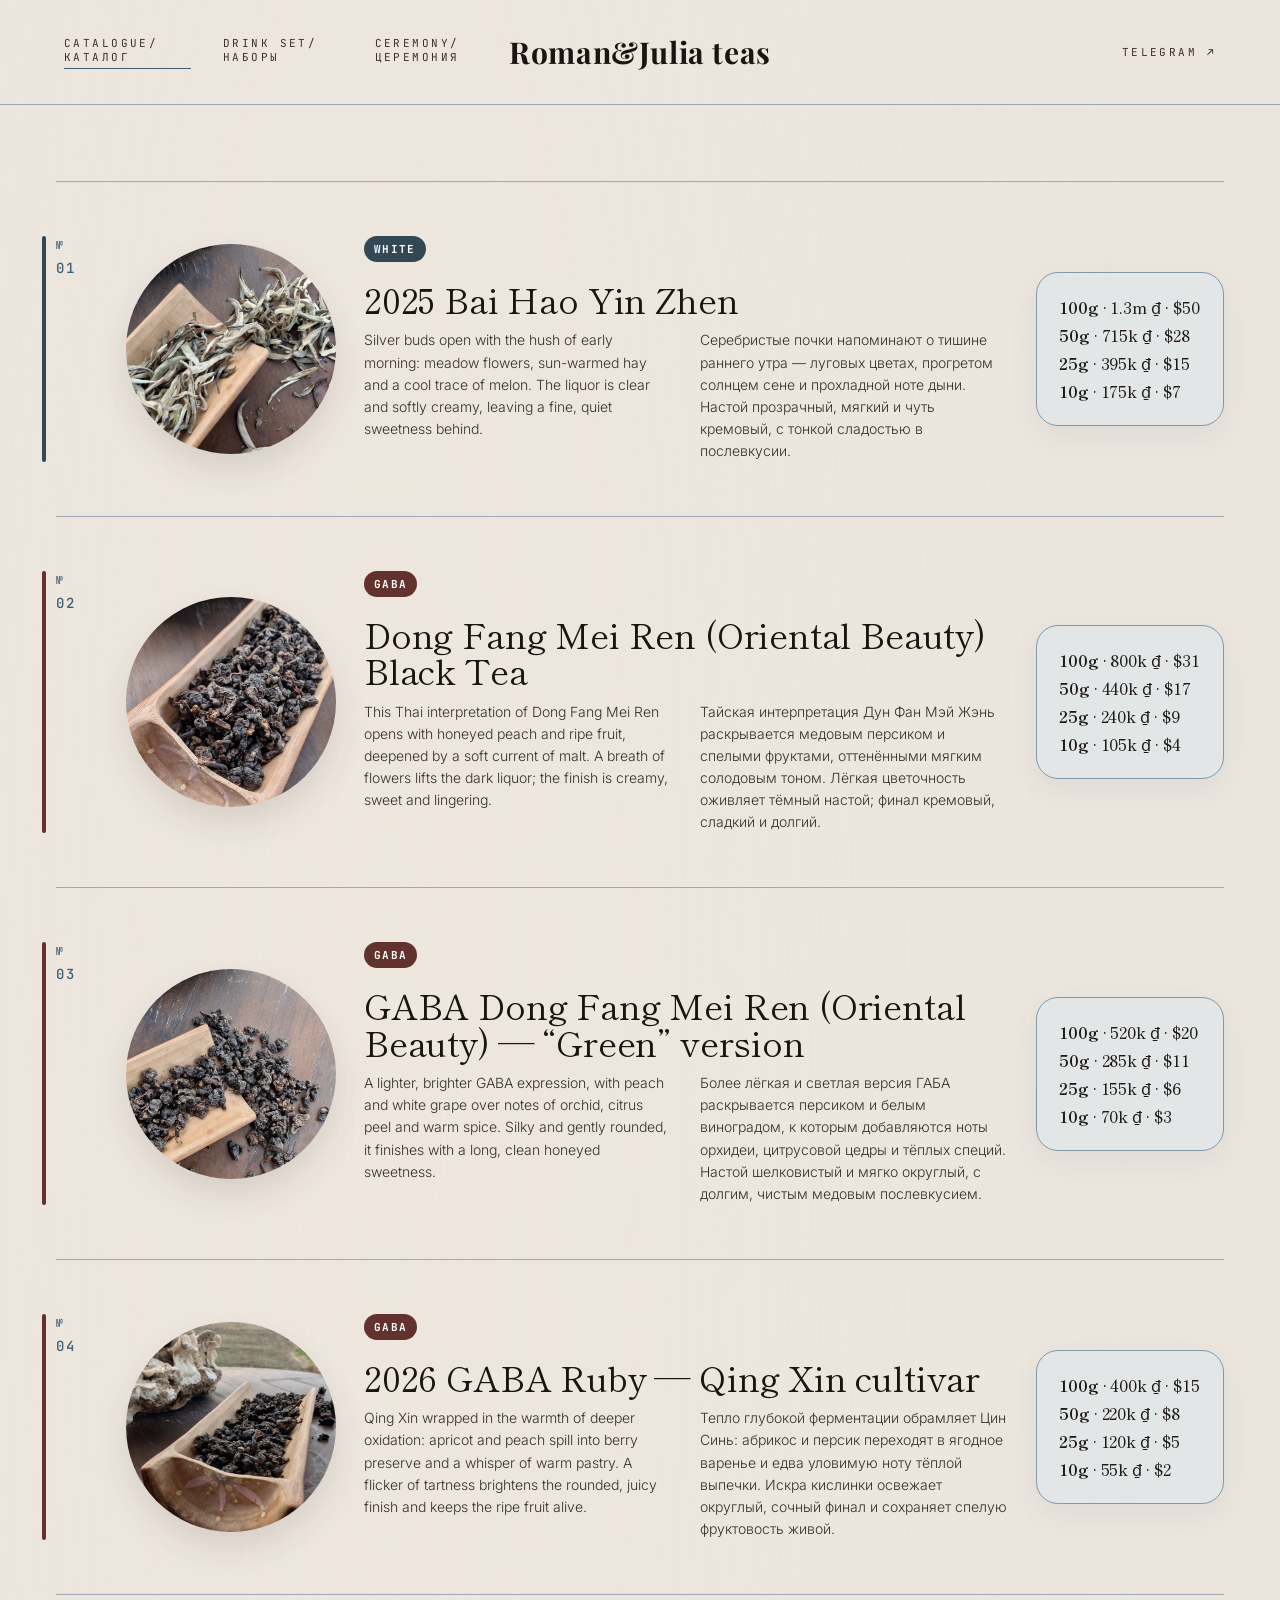
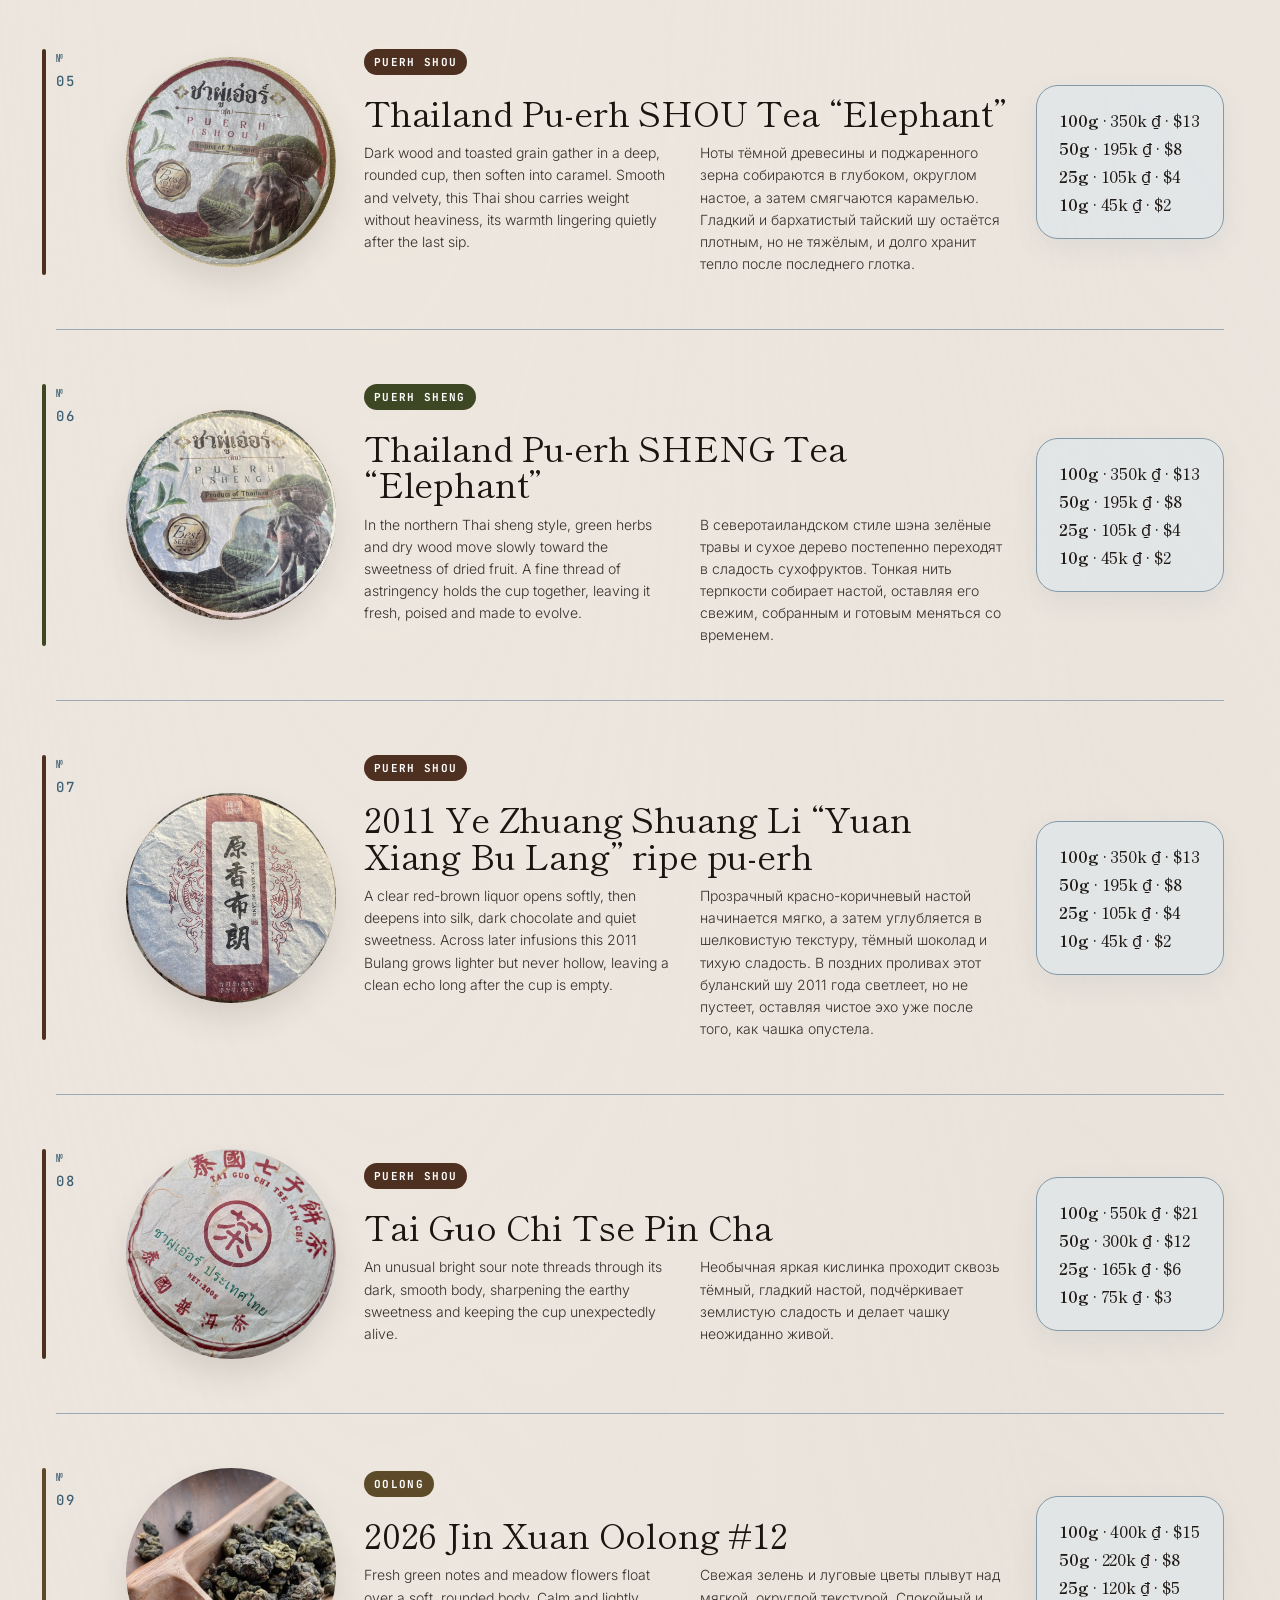
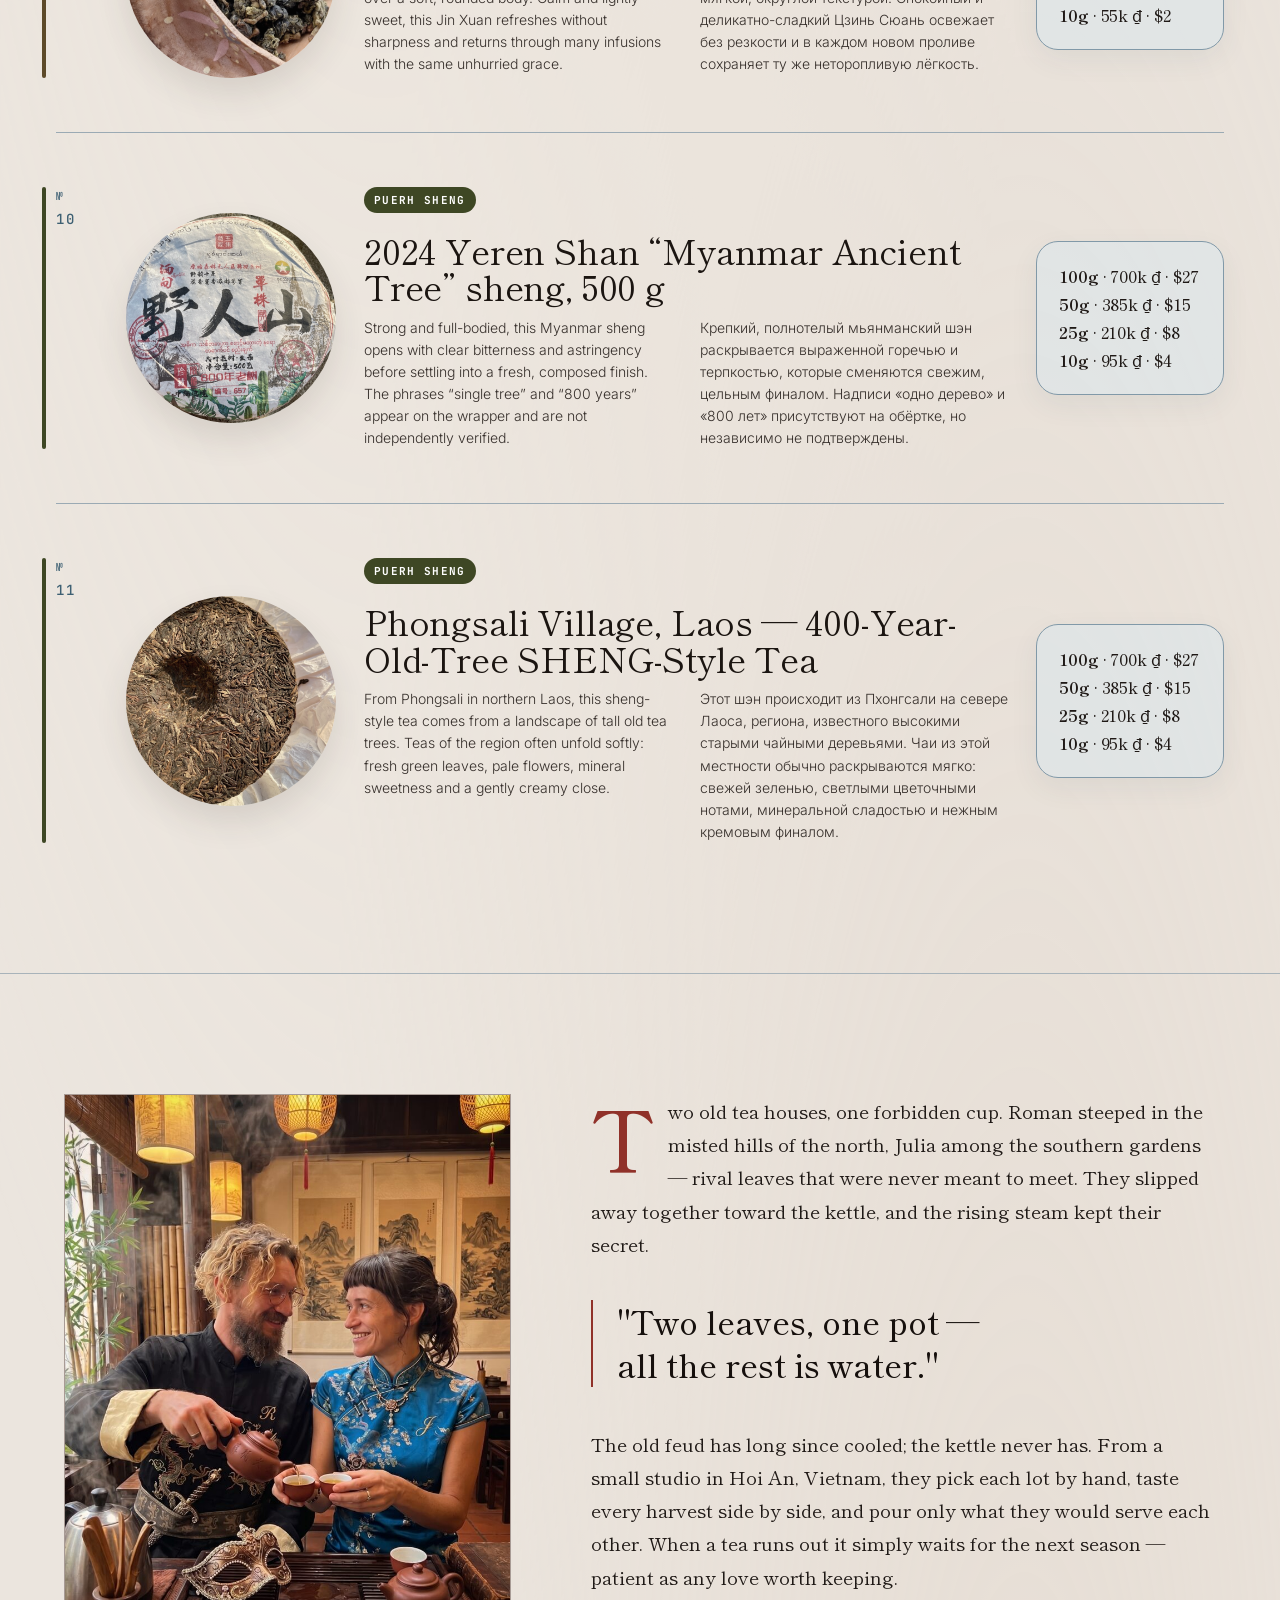
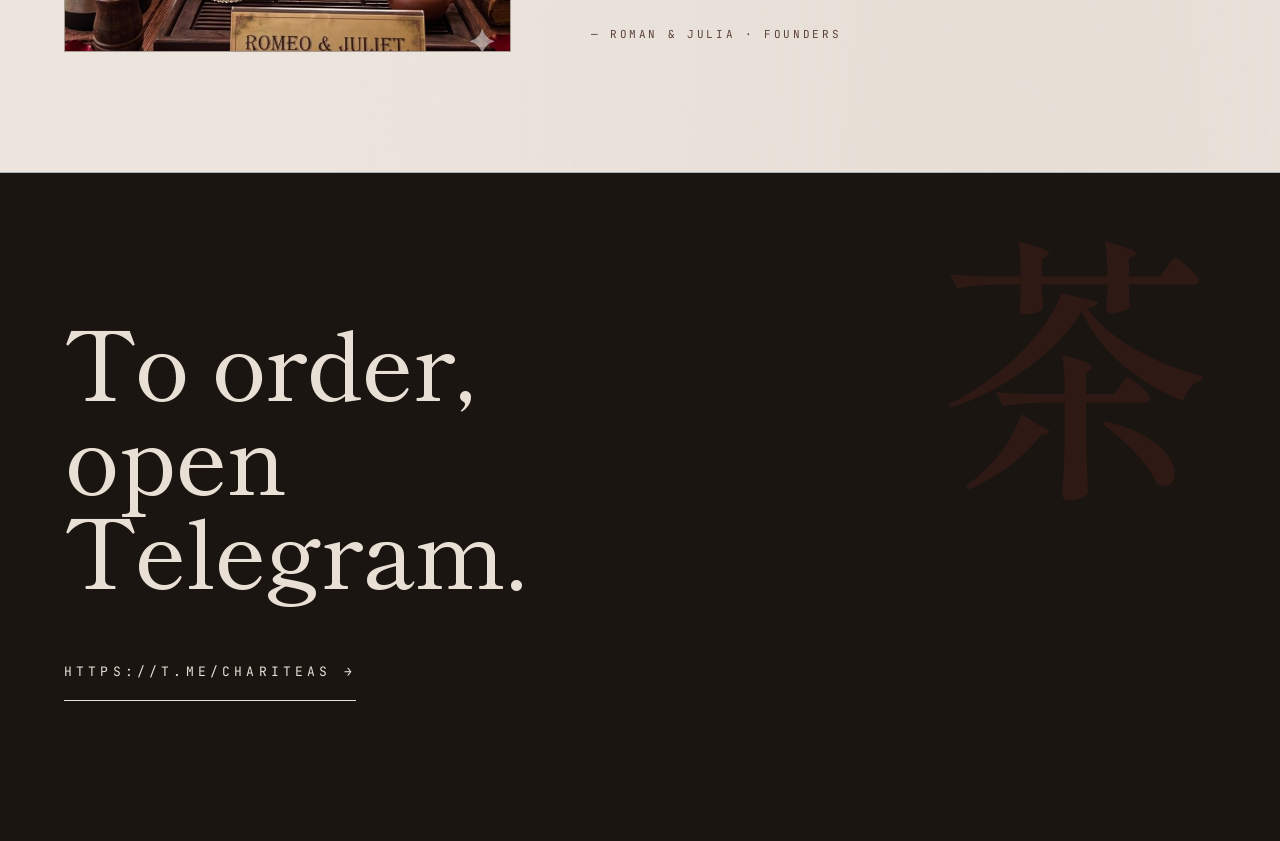
==== index.html @ 65d1aca1 "Refine catalogue design and descriptions" ====
<!doctype html>
<html lang="en">
<head>
  <meta charset="utf-8" />
  <title>Roman&amp;Julia teas</title>
  <meta name="viewport" content="width=1280" />
  <link rel="preconnect" href="https://fonts.googleapis.com" />
  <link rel="preconnect" href="https://fonts.gstatic.com" crossorigin />
  <link rel="stylesheet" href="https://fonts.googleapis.com/css2?family=Inter:wght@300;400;500;600;700;800&family=JetBrains+Mono:wght@400;500&family=Playfair+Display:wght@500;600;700;800;900&family=Shippori+Mincho:wght@400;500;600;700&display=swap" />
  <link rel="stylesheet" href="styles.css" />
</head>
<body>
  <div id="root">
    <div class="paper"></div>

    <nav class="nav">
      <div class="nav-left">
        <a class="active" href="index.html">Catalogue/Каталог</a>
        <a href="sets.html">Drink Set/Наборы</a>
        <a href="ceremony.html">Ceremony/Церемония</a>
      </div>
      <div class="logo">Roman&amp;Julia teas</div>
      <div class="nav-right">
        <a href="https://t.me/chariteas">Telegram ↗</a>
      </div>
    </nav>

    <section class="section catalogue-section">
      <div class="tea-list">

        <div class="tea" data-category="white">
          <div class="tea-idx"><span class="tea-idx-symbol">№</span><span class="tea-idx-number">01</span></div>
          <img class="tea-photo" src="photos/baihao-yinzhen.jpeg" alt="2025 Bai Hao Yin Zhen" />
          <div>
            <div class="tea-name-row">
              <div class="tea-tags" data-category="white"><span class="tea-tag">WHITE</span></div>
              <h3 class="tea-name">2025 Bai Hao Yin Zhen</h3>
            </div>
            <p class="tea-sub">
              <span class="draft-copy draft-copy--en" lang="en">Silver buds open with the hush of early morning: meadow flowers, sun-warmed hay and a cool trace of melon. The liquor is clear and softly creamy, leaving a fine, quiet sweetness behind.</span>
              <span class="draft-copy draft-copy--ru" lang="ru">Серебристые почки напоминают о тишине раннего утра — луговых цветах, прогретом солнцем сене и прохладной ноте дыни. Настой прозрачный, мягкий и чуть кремовый, с тонкой сладостью в послевкусии.</span>
            </p>
          </div>
          <div class="tea-price"><strong>100g</strong> · 1.3m ₫ · $50<br /><strong>50g</strong> · 715k ₫ · $28<br /><strong>25g</strong> · 395k ₫ · $15<br /><strong>10g</strong> · 175k ₫ · $7</div>
        </div>

        <div class="tea" data-category="gaba">
          <div class="tea-idx"><span class="tea-idx-symbol">№</span><span class="tea-idx-number">02</span></div>
          <img class="tea-photo" src="photos/DMFR-black.jpeg" alt="Dong Fang Mei Ren (Oriental Beauty) Black Tea" />
          <div>
            <div class="tea-name-row">
              <div class="tea-tags" data-category="gaba"><span class="tea-tag">GABA</span></div>
              <h3 class="tea-name">Dong Fang Mei Ren (Oriental Beauty) Black Tea</h3>
            </div>
            <p class="tea-sub">
              <span class="draft-copy draft-copy--en" lang="en">This Thai interpretation of Dong Fang Mei Ren opens with honeyed peach and ripe fruit, deepened by a soft current of malt. A breath of flowers lifts the dark liquor; the finish is creamy, sweet and lingering.</span>
              <span class="draft-copy draft-copy--ru" lang="ru">Тайская интерпретация Дун Фан Мэй Жэнь раскрывается медовым персиком и спелыми фруктами, оттенёнными мягким солодовым тоном. Лёгкая цветочность оживляет тёмный настой; финал кремовый, сладкий и долгий.</span>
            </p>
          </div>
          <div class="tea-price"><strong>100g</strong> · 800k ₫ · $31<br /><strong>50g</strong> · 440k ₫ · $17<br /><strong>25g</strong> · 240k ₫ · $9<br /><strong>10g</strong> · 105k ₫ · $4</div>
        </div>

        <div class="tea" data-category="gaba">
          <div class="tea-idx"><span class="tea-idx-symbol">№</span><span class="tea-idx-number">03</span></div>
          <img class="tea-photo" src="photos/gaba-dmfr.jpeg" alt="GABA Dong Fang Mei Ren (Oriental Beauty) — “Green” version" />
          <div>
            <div class="tea-name-row">
              <div class="tea-tags" data-category="gaba"><span class="tea-tag">GABA</span></div>
              <h3 class="tea-name">GABA Dong Fang Mei Ren (Oriental Beauty) — “Green” version</h3>
            </div>
            <p class="tea-sub">
              <span class="draft-copy draft-copy--en" lang="en">A lighter, brighter GABA expression, with peach and white grape over notes of orchid, citrus peel and warm spice. Silky and gently rounded, it finishes with a long, clean honeyed sweetness.</span>
              <span class="draft-copy draft-copy--ru" lang="ru">Более лёгкая и светлая версия ГАБА раскрывается персиком и белым виноградом, к которым добавляются ноты орхидеи, цитрусовой цедры и тёплых специй. Настой шелковистый и мягко округлый, с долгим, чистым медовым послевкусием.</span>
            </p>
          </div>
          <div class="tea-price"><strong>100g</strong> · 520k ₫ · $20<br /><strong>50g</strong> · 285k ₫ · $11<br /><strong>25g</strong> · 155k ₫ · $6<br /><strong>10g</strong> · 70k ₫ · $3</div>
        </div>

        <div class="tea" data-category="gaba">
          <div class="tea-idx"><span class="tea-idx-symbol">№</span><span class="tea-idx-number">04</span></div>
          <img class="tea-photo" src="photos/gaba-ruby.jpeg" alt="2026 GABA Ruby — Qing Xin cultivar" />
          <div>
            <div class="tea-name-row">
              <div class="tea-tags" data-category="gaba"><span class="tea-tag">GABA</span></div>
              <h3 class="tea-name">2026 GABA Ruby — Qing Xin cultivar</h3>
            </div>
            <p class="tea-sub">
              <span class="draft-copy draft-copy--en" lang="en">Qing Xin wrapped in the warmth of deeper oxidation: apricot and peach spill into berry preserve and a whisper of warm pastry. A flicker of tartness brightens the rounded, juicy finish and keeps the ripe fruit alive.</span>
              <span class="draft-copy draft-copy--ru" lang="ru">Тепло глубокой ферментации обрамляет Цин Синь: абрикос и персик переходят в ягодное варенье и едва уловимую ноту тёплой выпечки. Искра кислинки освежает округлый, сочный финал и сохраняет спелую фруктовость живой.</span>
            </p>
          </div>
          <div class="tea-price"><strong>100g</strong> · 400k ₫ · $15<br /><strong>50g</strong> · 220k ₫ · $8<br /><strong>25g</strong> · 120k ₫ · $5<br /><strong>10g</strong> · 55k ₫ · $2</div>
        </div>

        <div class="tea" data-category="puerh-shou">
          <div class="tea-idx"><span class="tea-idx-symbol">№</span><span class="tea-idx-number">05</span></div>
          <img class="tea-photo" src="photos/puerhelephantshu02.jpeg" alt="Thailand Pu-erh SHOU Tea “Elephant”" />
          <div>
            <div class="tea-name-row">
              <div class="tea-tags" data-category="puerh-shou"><span class="tea-tag">PUERH SHOU</span></div>
              <h3 class="tea-name">Thailand Pu-erh SHOU Tea “Elephant”</h3>
            </div>
            <p class="tea-sub">
              <span class="draft-copy draft-copy--en" lang="en">Dark wood and toasted grain gather in a deep, rounded cup, then soften into caramel. Smooth and velvety, this Thai shou carries weight without heaviness, its warmth lingering quietly after the last sip.</span>
              <span class="draft-copy draft-copy--ru" lang="ru">Ноты тёмной древесины и поджаренного зерна собираются в глубоком, округлом настое, а затем смягчаются карамелью. Гладкий и бархатистый тайский шу остаётся плотным, но не тяжёлым, и долго хранит тепло после последнего глотка.</span>
            </p>
          </div>
          <div class="tea-price"><strong>100g</strong> · 350k ₫ · $13<br /><strong>50g</strong> · 195k ₫ · $8<br /><strong>25g</strong> · 105k ₫ · $4<br /><strong>10g</strong> · 45k ₫ · $2</div>
        </div>

        <div class="tea" data-category="puerh-sheng">
          <div class="tea-idx"><span class="tea-idx-symbol">№</span><span class="tea-idx-number">06</span></div>
          <img class="tea-photo" src="photos/elephan-thai-shen.jpeg" alt="Thailand Pu-erh SHENG Tea “Elephant”" />
          <div>
            <div class="tea-name-row">
              <div class="tea-tags" data-category="puerh-sheng"><span class="tea-tag">PUERH SHENG</span></div>
              <h3 class="tea-name">Thailand Pu-erh SHENG Tea “Elephant”</h3>
            </div>
            <p class="tea-sub">
              <span class="draft-copy draft-copy--en" lang="en">In the northern Thai sheng style, green herbs and dry wood move slowly toward the sweetness of dried fruit. A fine thread of astringency holds the cup together, leaving it fresh, poised and made to evolve.</span>
              <span class="draft-copy draft-copy--ru" lang="ru">В северотаиландском стиле шэна зелёные травы и сухое дерево постепенно переходят в сладость сухофруктов. Тонкая нить терпкости собирает настой, оставляя его свежим, собранным и готовым меняться со временем.</span>
            </p>
          </div>
          <div class="tea-price"><strong>100g</strong> · 350k ₫ · $13<br /><strong>50g</strong> · 195k ₫ · $8<br /><strong>25g</strong> · 105k ₫ · $4<br /><strong>10g</strong> · 45k ₫ · $2</div>
        </div>

        <div class="tea" data-category="puerh-shou">
          <div class="tea-idx"><span class="tea-idx-symbol">№</span><span class="tea-idx-number">07</span></div>
          <img class="tea-photo" src="photos/yuanxian.jpeg" alt="2011 Ye Zhuang Shuang Li “Yuan Xiang Bu Lang” ripe pu-erh" />
          <div>
            <div class="tea-name-row">
              <div class="tea-tags" data-category="puerh-shou"><span class="tea-tag">PUERH SHOU</span></div>
              <h3 class="tea-name">2011 Ye Zhuang Shuang Li “Yuan Xiang Bu Lang” ripe pu-erh</h3>
            </div>
            <p class="tea-sub">
              <span class="draft-copy draft-copy--en" lang="en">A clear red-brown liquor opens softly, then deepens into silk, dark chocolate and quiet sweetness. Across later infusions this 2011 Bulang grows lighter but never hollow, leaving a clean echo long after the cup is empty.</span>
              <span class="draft-copy draft-copy--ru" lang="ru">Прозрачный красно-коричневый настой начинается мягко, а затем углубляется в шелковистую текстуру, тёмный шоколад и тихую сладость. В поздних проливах этот буланский шу 2011 года светлеет, но не пустеет, оставляя чистое эхо уже после того, как чашка опустела.</span>
            </p>
          </div>
          <div class="tea-price"><strong>100g</strong> · 350k ₫ · $13<br /><strong>50g</strong> · 195k ₫ · $8<br /><strong>25g</strong> · 105k ₫ · $4<br /><strong>10g</strong> · 45k ₫ · $2</div>
        </div>

        <div class="tea" data-category="puerh-shou">
          <div class="tea-idx"><span class="tea-idx-symbol">№</span><span class="tea-idx-number">08</span></div>
          <img class="tea-photo" src="photos/pincha.jpeg" alt="Tai Guo Chi Tse Pin Cha" />
          <div>
            <div class="tea-name-row">
              <div class="tea-tags" data-category="puerh-shou"><span class="tea-tag">PUERH SHOU</span></div>
              <h3 class="tea-name">Tai Guo Chi Tse Pin Cha</h3>
            </div>
            <p class="tea-sub">
              <span class="draft-copy draft-copy--en" lang="en">An unusual bright sour note threads through its dark, smooth body, sharpening the earthy sweetness and keeping the cup unexpectedly alive.</span>
              <span class="draft-copy draft-copy--ru" lang="ru">Необычная яркая кислинка проходит сквозь тёмный, гладкий настой, подчёркивает землистую сладость и делает чашку неожиданно живой.</span>
            </p>
          </div>
          <div class="tea-price"><strong>100g</strong> · 550k ₫ · $21<br /><strong>50g</strong> · 300k ₫ · $12<br /><strong>25g</strong> · 165k ₫ · $6<br /><strong>10g</strong> · 75k ₫ · $3</div>
        </div>

        <div class="tea" data-category="oolong">
          <div class="tea-idx"><span class="tea-idx-symbol">№</span><span class="tea-idx-number">09</span></div>
          <img class="tea-photo" src="photos/oolong12.jpeg" alt="2026 Jin Xuan Oolong #12" />
          <div>
            <div class="tea-name-row">
              <div class="tea-tags" data-category="oolong"><span class="tea-tag">OOLONG</span></div>
              <h3 class="tea-name">2026 Jin Xuan Oolong #12</h3>
            </div>
            <p class="tea-sub">
              <span class="draft-copy draft-copy--en" lang="en">Fresh green notes and meadow flowers float over a soft, rounded body. Calm and lightly sweet, this Jin Xuan refreshes without sharpness and returns through many infusions with the same unhurried grace.</span>
              <span class="draft-copy draft-copy--ru" lang="ru">Свежая зелень и луговые цветы плывут над мягкой, округлой текстурой. Спокойный и деликатно-сладкий Цзинь Сюань освежает без резкости и в каждом новом проливе сохраняет ту же неторопливую лёгкость.</span>
            </p>
          </div>
          <div class="tea-price"><strong>100g</strong> · 400k ₫ · $15<br /><strong>50g</strong> · 220k ₫ · $8<br /><strong>25g</strong> · 120k ₫ · $5<br /><strong>10g</strong> · 55k ₫ · $2</div>
        </div>

        <div class="tea" data-category="puerh-sheng">
          <div class="tea-idx"><span class="tea-idx-symbol">№</span><span class="tea-idx-number">10</span></div>
          <img class="tea-photo" src="photos/myanmar-shen.jpeg" alt="2024 Yeren Shan “Myanmar Ancient Tree” sheng, 500 g" />
          <div>
            <div class="tea-name-row">
              <div class="tea-tags" data-category="puerh-sheng"><span class="tea-tag">PUERH SHENG</span></div>
              <h3 class="tea-name">2024 Yeren Shan “Myanmar Ancient Tree” sheng, 500 g</h3>
            </div>
            <p class="tea-sub">
              <span class="draft-copy draft-copy--en" lang="en">Strong and full-bodied, this Myanmar sheng opens with clear bitterness and astringency before settling into a fresh, composed finish. The phrases “single tree” and “800 years” appear on the wrapper and are not independently verified.</span>
              <span class="draft-copy draft-copy--ru" lang="ru">Крепкий, полнотелый мьянманский шэн раскрывается выраженной горечью и терпкостью, которые сменяются свежим, цельным финалом. Надписи «одно дерево» и «800 лет» присутствуют на обёртке, но независимо не подтверждены.</span>
            </p>
          </div>
          <div class="tea-price"><strong>100g</strong> · 700k ₫ · $27<br /><strong>50g</strong> · 385k ₫ · $15<br /><strong>25g</strong> · 210k ₫ · $8<br /><strong>10g</strong> · 95k ₫ · $4</div>
        </div>

        <div class="tea" data-category="puerh-sheng">
          <div class="tea-idx"><span class="tea-idx-symbol">№</span><span class="tea-idx-number">11</span></div>
          <img class="tea-photo" src="photos/lao-shen-puerh.jpeg" alt="Phongsali Village, Laos — 400-Year-Old-Tree SHENG-Style Tea" />
          <div>
            <div class="tea-name-row">
              <div class="tea-tags" data-category="puerh-sheng"><span class="tea-tag">PUERH SHENG</span></div>
              <h3 class="tea-name">Phongsali Village, Laos — 400-Year-Old-Tree SHENG-Style Tea</h3>
            </div>
            <p class="tea-sub">
              <span class="draft-copy draft-copy--en" lang="en">From Phongsali in northern Laos, this sheng-style tea comes from a landscape of tall old tea trees. Teas of the region often unfold softly: fresh green leaves, pale flowers, mineral sweetness and a gently creamy close.</span>
              <span class="draft-copy draft-copy--ru" lang="ru">Этот шэн происходит из Пхонгсали на севере Лаоса, региона, известного высокими старыми чайными деревьями. Чаи из этой местности обычно раскрываются мягко: свежей зеленью, светлыми цветочными нотами, минеральной сладостью и нежным кремовым финалом.</span>
            </p>
          </div>
          <div class="tea-price"><strong>100g</strong> · 700k ₫ · $27<br /><strong>50g</strong> · 385k ₫ · $15<br /><strong>25g</strong> · 210k ₫ · $8<br /><strong>10g</strong> · 95k ₫ · $4</div>
        </div>

      </div>
    </section>

    <section class="section">
      <div class="story">
        <div class="story-img"><img src="photos/founders.jpeg" alt="Roman & Julia, tea masters in Hoi An" /></div>
        <div class="story-body">
          <p>
            <span class="dropcap">T</span>wo old tea houses, one forbidden cup. Roman steeped in the misted hills of the north, Julia among the southern gardens — rival leaves that were never meant to meet. They slipped away together toward the kettle, and the rising steam kept their secret.
          </p>
          <div class="pullquote">
            "Two leaves, one pot —<br />all the rest is water."
          </div>
          <p>
            The old feud has long since cooled; the kettle never has. From a small studio in Hoi An, Vietnam, they pick each lot by hand, taste every harvest side by side, and pour only what they would serve each other. When a tea runs out it simply waits for the next season — patient as any love worth keeping.
          </p>
          <div class="story-meta">— ROMAN &amp; JULIA · FOUNDERS</div>
        </div>
      </div>
    </section>

    <section class="cta">
      <div>
        <h2 class="cta-h">To order,<br />open Telegram.</h2>
        <a class="cta-btn" href="https://t.me/chariteas">https://t.me/chariteas  →</a>
      </div>
      <div class="cta-giant">茶</div>
    </section>
  </div>
</body>
</html>
---- styles.css ----
html, body {
  margin: 0;
  padding: 0;
  background: oklch(0.895 0.012 76);
}

#root {
  --catalogue-blue: oklch(0.47 0.05 235);
  width: 1280px;
  margin: 0 auto;
  background: oklch(0.925 0.012 76);
  font-family: "Shippori Mincho", "Hiragino Mincho ProN", Georgia, serif;
  color: oklch(0.2 0.012 50);
  font-weight: 400;
  position: relative;
  min-height: 100%;
}

.paper {
  position: absolute;
  inset: 0;
  background:
    radial-gradient(ellipse at 30% 20%, oklch(0.94 0.018 72) 0%, transparent 60%),
    radial-gradient(ellipse at 80% 95%, oklch(0.87 0.022 65) 0%, transparent 50%);
  opacity: 0.35;
  pointer-events: none;
}

/* ---------- Nav ---------- */
.nav {
  position: relative;
  display: grid;
  grid-template-columns: 1fr auto 1fr;
  align-items: center;
  padding: 32px 64px;
  border-bottom: 1px solid oklch(0.72 0.022 235);
  font-family: ui-monospace, "JetBrains Mono", monospace;
  font-size: 11px;
  letter-spacing: 0.22em;
  text-transform: uppercase;
  color: oklch(0.32 0.018 50);
}

.nav-left { display: flex; gap: 32px; }
.nav-right { display: flex; gap: 32px; justify-content: flex-end; }
.nav-right a { color: inherit; text-decoration: none; }
.nav-left a {
  color: inherit;
  text-decoration: none;
  padding-bottom: 4px;
  border-bottom: 1px solid transparent;
  transition: border-color 0.2s, color 0.2s;
}
.nav-left a:hover { color: oklch(0.2 0.012 50); }
.nav-left a.active { border-bottom-color: var(--catalogue-blue); }

.logo {
  font-family: "Playfair Display", "Shippori Mincho", Georgia, serif;
  font-size: 30px;
  font-weight: 700;
  letter-spacing: 0.02em;
  text-transform: none;
  color: oklch(0.2 0.012 50);
}

/* ---------- Section ---------- */
.section {
  position: relative;
  padding: 120px 64px;
  border-bottom: 1px solid oklch(0.76 0.016 235);
}

.page-head {
  margin-bottom: 72px;
  max-width: 760px;
}
.page-title {
  font-family: "Playfair Display", "Shippori Mincho", serif;
  font-size: 84px;
  font-weight: 700;
  letter-spacing: -0.015em;
  line-height: 1.02;
  margin: 0 0 20px;
  color: oklch(0.2 0.012 50);
}
.page-lede {
  font-family: "Inter", sans-serif;
  font-size: 19px;
  line-height: 1.7;
  color: oklch(0.4 0.02 50);
  margin: 0;
}

/* ---------- Tea list ---------- */
.tea-list { display: flex; flex-direction: column; }

.tea {
  display: grid;
  grid-template-columns: 56px 260px 1fr 180px 150px;
  gap: 40px;
  padding: 48px 0;
  border-top: 1px solid oklch(0.78 0.018 60);
  align-items: center;
}

.tea-price {
  font-family: "Shippori Mincho", Georgia, serif;
  font-size: 18px;
  font-weight: 500;
  color: oklch(0.2 0.012 50);
  text-align: right;
  line-height: 1.55;
  letter-spacing: -0.005em;
  white-space: nowrap;
}

.tea-idx {
  font-family: ui-monospace, "JetBrains Mono", monospace;
  font-size: 14px;
  color: oklch(0.45 0.04 30);
  letter-spacing: 0.12em;
  align-self: start;
  padding-top: 8px;
}

.tea-photo {
  width: 260px;
  height: 260px;
  border-radius: 50%;
  background: repeating-linear-gradient(
    135deg,
    oklch(0.83 0.022 65),
    oklch(0.83 0.022 65) 8px,
    oklch(0.86 0.02 65) 8px,
    oklch(0.86 0.02 65) 16px
  );
  border: 1px solid oklch(0.7 0.018 50);
  display: flex;
  align-items: center;
  justify-content: center;
  font-size: 72px;
  font-weight: 500;
  color: oklch(0.45 0.13 28);
  font-family: "Shippori Mincho", serif;
  position: relative;
}

img.tea-photo {
  object-fit: cover;
  display: block;
}

.tea-photo-label {
  position: absolute;
  bottom: 6px;
  left: 8px;
  font-family: ui-monospace, "JetBrains Mono", monospace;
  font-size: 9px;
  color: oklch(0.5 0.018 50);
  letter-spacing: 0.12em;
  text-transform: uppercase;
  opacity: 0.85;
}

.tea-name-row {
  display: flex;
  align-items: baseline;
  gap: 16px;
  flex-wrap: wrap;
}

.tea-name {
  font-size: 40px;
  font-weight: 500;
  margin: 0;
  letter-spacing: -0.005em;
  line-height: 1.05;
}

.tea-sub {
  font-family: "Inter", system-ui, sans-serif;
  font-weight: 300;
  font-size: 17px;
  color: oklch(0.32 0.012 50);
  margin: 14px 0 0;
  line-height: 1.6;
  max-width: 560px;
}

.tea-tags {
  display: flex;
  flex-wrap: wrap;
  gap: 8px;
  font-family: ui-monospace, "JetBrains Mono", monospace;
  font-size: 11px;
  letter-spacing: 0.16em;
  text-transform: uppercase;
  color: oklch(0.4 0.018 50);
}

.tea-tag {
  padding: 6px 12px;
  border: 1px solid oklch(0.5 0.018 50);
  border-radius: 999px;
  white-space: nowrap;
}

.tea-tag-accent {
  padding: 6px 12px;
  border: 1px solid oklch(0.45 0.13 28);
  color: oklch(0.45 0.13 28);
  border-radius: 999px;
  white-space: nowrap;
}

/* ---------- Bilingual catalogue ---------- */
.catalogue-section {
  padding: 76px 56px;
}

.catalogue-section .tea {
  --catalogue-accent: oklch(0.36 0.025 50);
  position: relative;
  grid-template-columns: 42px 210px minmax(0, 1fr) 188px;
  gap: 28px;
  padding: 54px 0;
  border-color: oklch(0.73 0.022 235);
  align-items: center;
}

.catalogue-section .tea[data-category="white"] {
  --catalogue-accent: oklch(0.39 0.035 235);
}

.catalogue-section .tea[data-category="gaba"] {
  --catalogue-accent: oklch(0.38 0.07 25);
}

.catalogue-section .tea[data-category="puerh-shou"] {
  --catalogue-accent: oklch(0.34 0.05 50);
}

.catalogue-section .tea[data-category="puerh-sheng"] {
  --catalogue-accent: oklch(0.38 0.055 120);
}

.catalogue-section .tea[data-category="oolong"] {
  --catalogue-accent: oklch(0.42 0.055 80);
}

.catalogue-section .tea::before {
  content: "";
  position: absolute;
  left: -14px;
  top: 54px;
  bottom: 54px;
  width: 4px;
  border-radius: 999px;
  background: var(--catalogue-accent);
}

.catalogue-section .tea-photo {
  width: 210px;
  height: 210px;
  border: 0;
  filter: saturate(0.72) contrast(0.98);
  box-shadow: 0 16px 32px oklch(0.28 0.02 50 / 0.12);
}

.catalogue-section .tea-idx {
  align-self: start;
  padding-top: 4px;
  color: var(--catalogue-blue);
  font-size: 13px;
  font-weight: 500;
  line-height: 1;
}

.catalogue-section .tea-idx-symbol,
.catalogue-section .tea-idx-number {
  display: block;
}

.catalogue-section .tea-idx-symbol {
  margin-bottom: 10px;
  font-size: 11px;
}

.catalogue-section .tea-idx-number {
  font-size: 14px;
  letter-spacing: 0.14em;
}

.catalogue-section .tea-name-row {
  align-items: flex-start;
  gap: 12px;
}

.catalogue-section .tea-name {
  font-size: 35px;
  font-weight: 400;
  line-height: 1.04;
}

.catalogue-section .tea-name-row .tea-tags {
  order: -1;
  flex-basis: 100%;
  gap: 6px;
  margin-bottom: 7px;
  font-size: 11px;
  font-weight: 700;
  letter-spacing: 0.12em;
}

.catalogue-section .tea-name-row .tea-tags .tea-tag {
  padding: 6px 10px;
  border: 0;
  border-radius: 999px;
  background: var(--catalogue-accent);
  color: #fff;
  box-shadow: none;
}

.catalogue-section .tea-sub {
  max-width: none;
  margin-top: 12px;
  display: grid;
  grid-template-columns: repeat(2, minmax(0, 1fr));
  column-gap: 28px;
  font-size: 14px;
  line-height: 1.58;
  color: oklch(0.31 0.012 50);
}

.catalogue-section .draft-copy {
  display: block;
  min-width: 0;
}

.catalogue-section .tea-price {
  box-sizing: border-box;
  padding: 20px 22px;
  border: 1px solid oklch(0.67 0.035 235);
  border-radius: 22px;
  background: oklch(0.92 0.018 235 / 0.55);
  box-shadow: 0 10px 28px oklch(0.42 0.04 235 / 0.07);
  color: oklch(0.22 0.012 50);
  text-align: left;
  font-size: 16px;
  line-height: 1.75;
}

.catalogue-section .tea-price strong {
  font-weight: 700;
}

/* ---------- Story ---------- */
.story {
  display: grid;
  grid-template-columns: 1fr 1.4fr;
  gap: 80px;
  align-items: start;
}

.story-img {
  aspect-ratio: 4 / 5;
  background: repeating-linear-gradient(
    135deg,
    oklch(0.83 0.022 65),
    oklch(0.83 0.022 65) 14px,
    oklch(0.86 0.02 65) 14px,
    oklch(0.86 0.02 65) 28px
  );
  color: oklch(0.5 0.018 50);
  display: flex;
  align-items: center;
  justify-content: center;
  font-family: ui-monospace, "JetBrains Mono", monospace;
  font-size: 11px;
  letter-spacing: 0.16em;
  border: 1px solid oklch(0.7 0.018 50);
  overflow: hidden;
}

.story-img img {
  width: 100%;
  height: 100%;
  object-fit: cover;
  display: block;
}

.story-body {
  font-size: 19px;
  line-height: 1.75;
  color: oklch(0.22 0.012 50);
  font-weight: 400;
}

.story-body p { margin: 0 0 1em; }

.dropcap {
  font-family: "Shippori Mincho", serif;
  font-size: 84px;
  line-height: 0.85;
  float: left;
  margin-right: 14px;
  margin-top: 6px;
  font-weight: 500;
  color: oklch(0.45 0.13 28);
}

.pullquote {
  font-family: "Shippori Mincho", serif;
  font-size: 32px;
  line-height: 1.35;
  font-weight: 500;
  color: oklch(0.18 0.012 50);
  border-left: 2px solid oklch(0.45 0.13 28);
  padding-left: 24px;
  margin: 40px 0;
}

.story-meta {
  font-family: ui-monospace, "JetBrains Mono", monospace;
  font-size: 11px;
  letter-spacing: 0.24em;
  text-transform: uppercase;
  color: oklch(0.4 0.04 30);
  margin-top: 32px;
}

/* ---------- CTA ---------- */
.cta {
  background: oklch(0.2 0.012 50);
  color: oklch(0.91 0.018 72);
  padding: 140px 64px;
  display: grid;
  grid-template-columns: 1.3fr 1fr;
  gap: 80px;
  align-items: end;
  position: relative;
}

.cta-h {
  font-family: "Shippori Mincho", serif;
  font-size: 96px;
  font-weight: 500;
  margin: 0;
  line-height: 0.98;
  letter-spacing: -0.02em;
}

.cta-btn {
  display: inline-flex;
  align-items: center;
  gap: 14px;
  padding: 20px 0;
  margin-top: 48px;
  background: transparent;
  color: oklch(0.91 0.018 72);
  font-family: ui-monospace, "JetBrains Mono", monospace;
  font-size: 13px;
  letter-spacing: 0.32em;
  text-transform: uppercase;
  text-decoration: none;
  border-bottom: 1px solid oklch(0.91 0.018 72);
}

.cta-giant {
  position: absolute;
  top: 64px;
  right: 64px;
  font-size: 280px;
  line-height: 0.85;
  color: oklch(0.45 0.13 28);
  font-family: "Shippori Mincho", serif;
  font-weight: 500;
  opacity: 0.16;
  pointer-events: none;
}
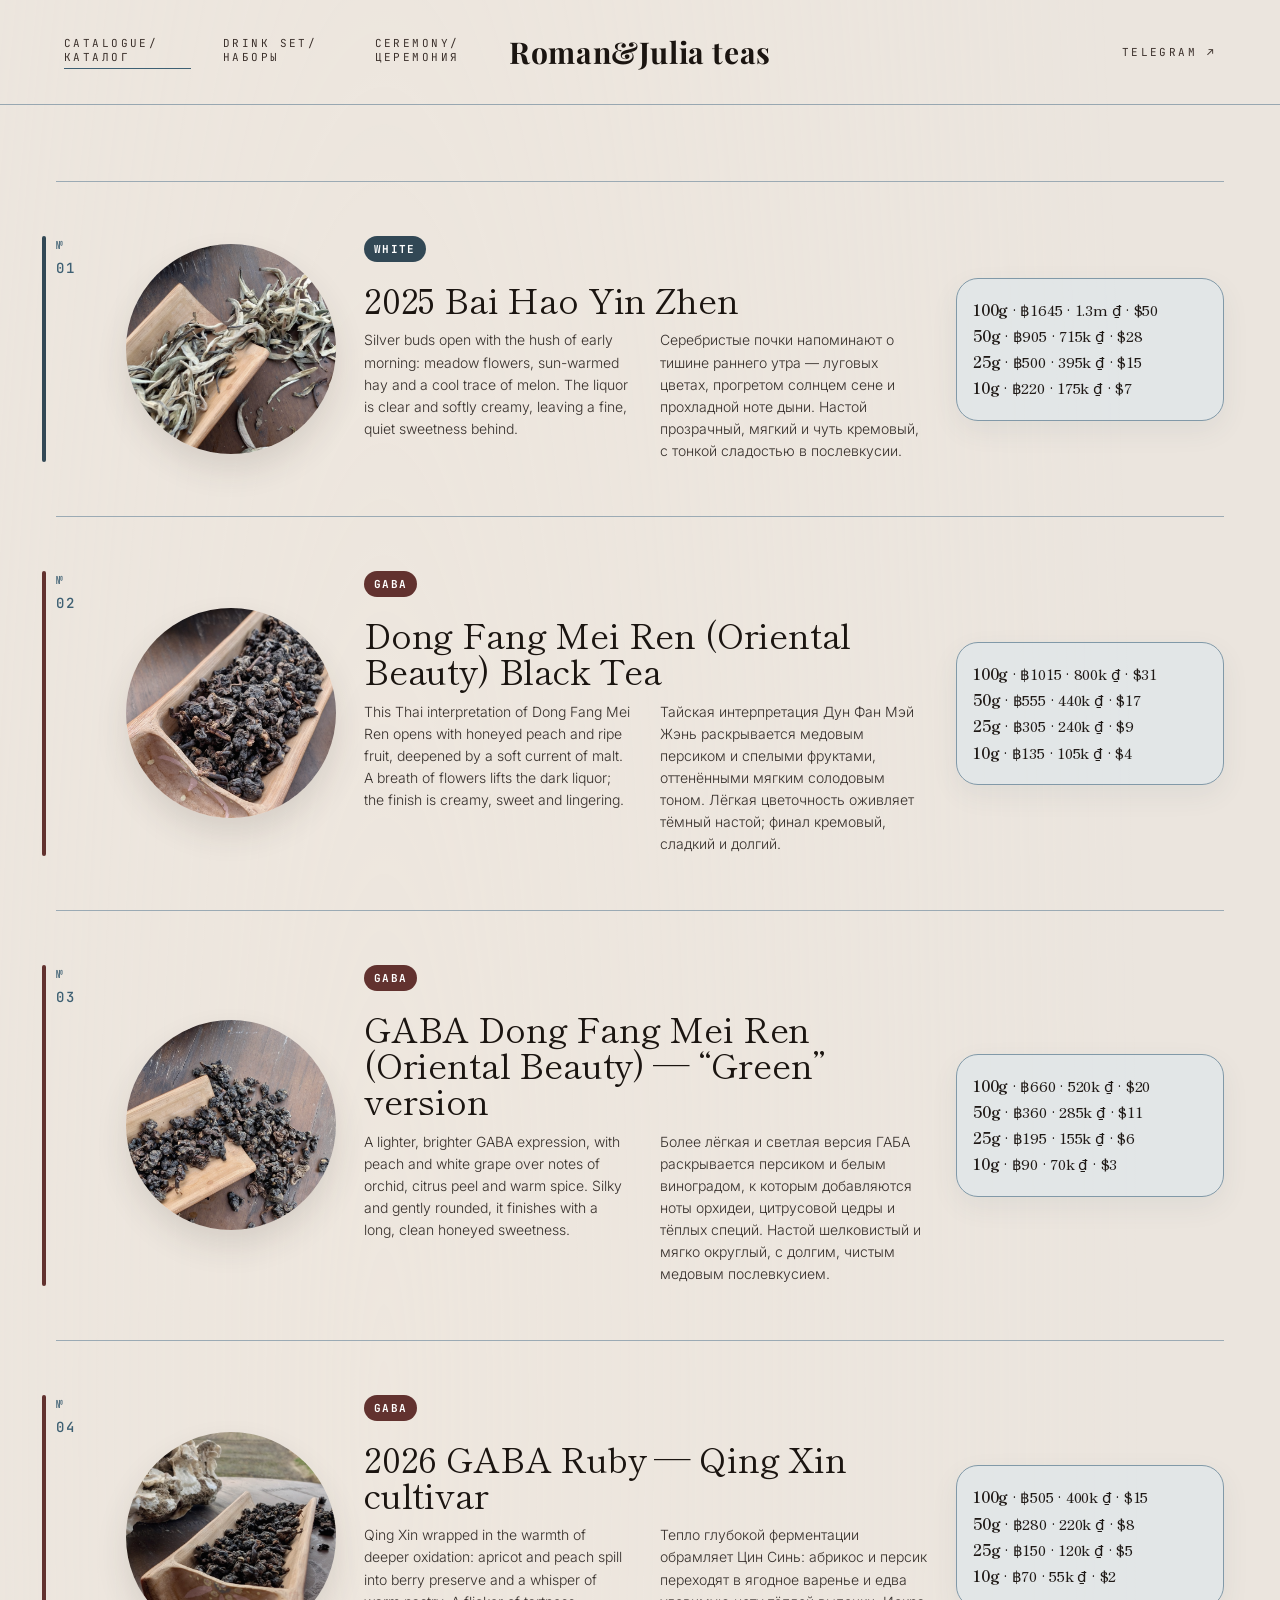
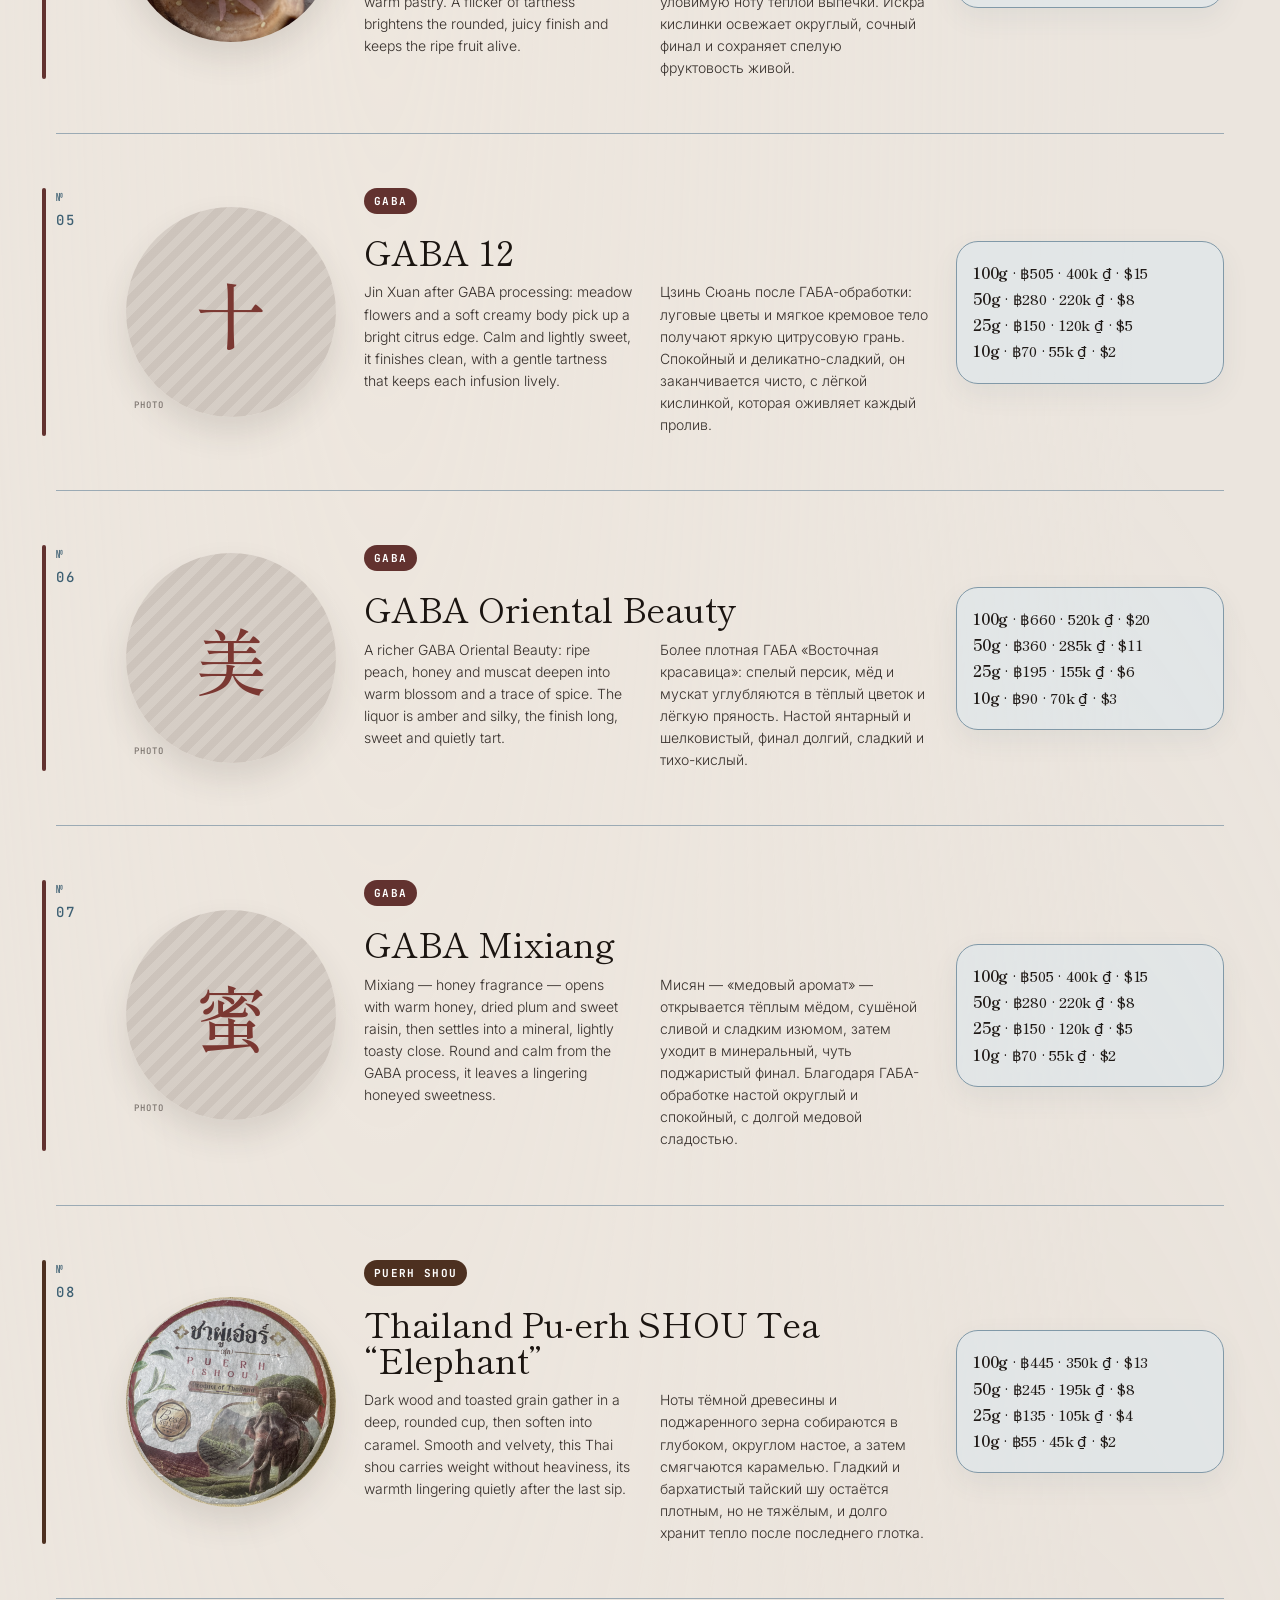
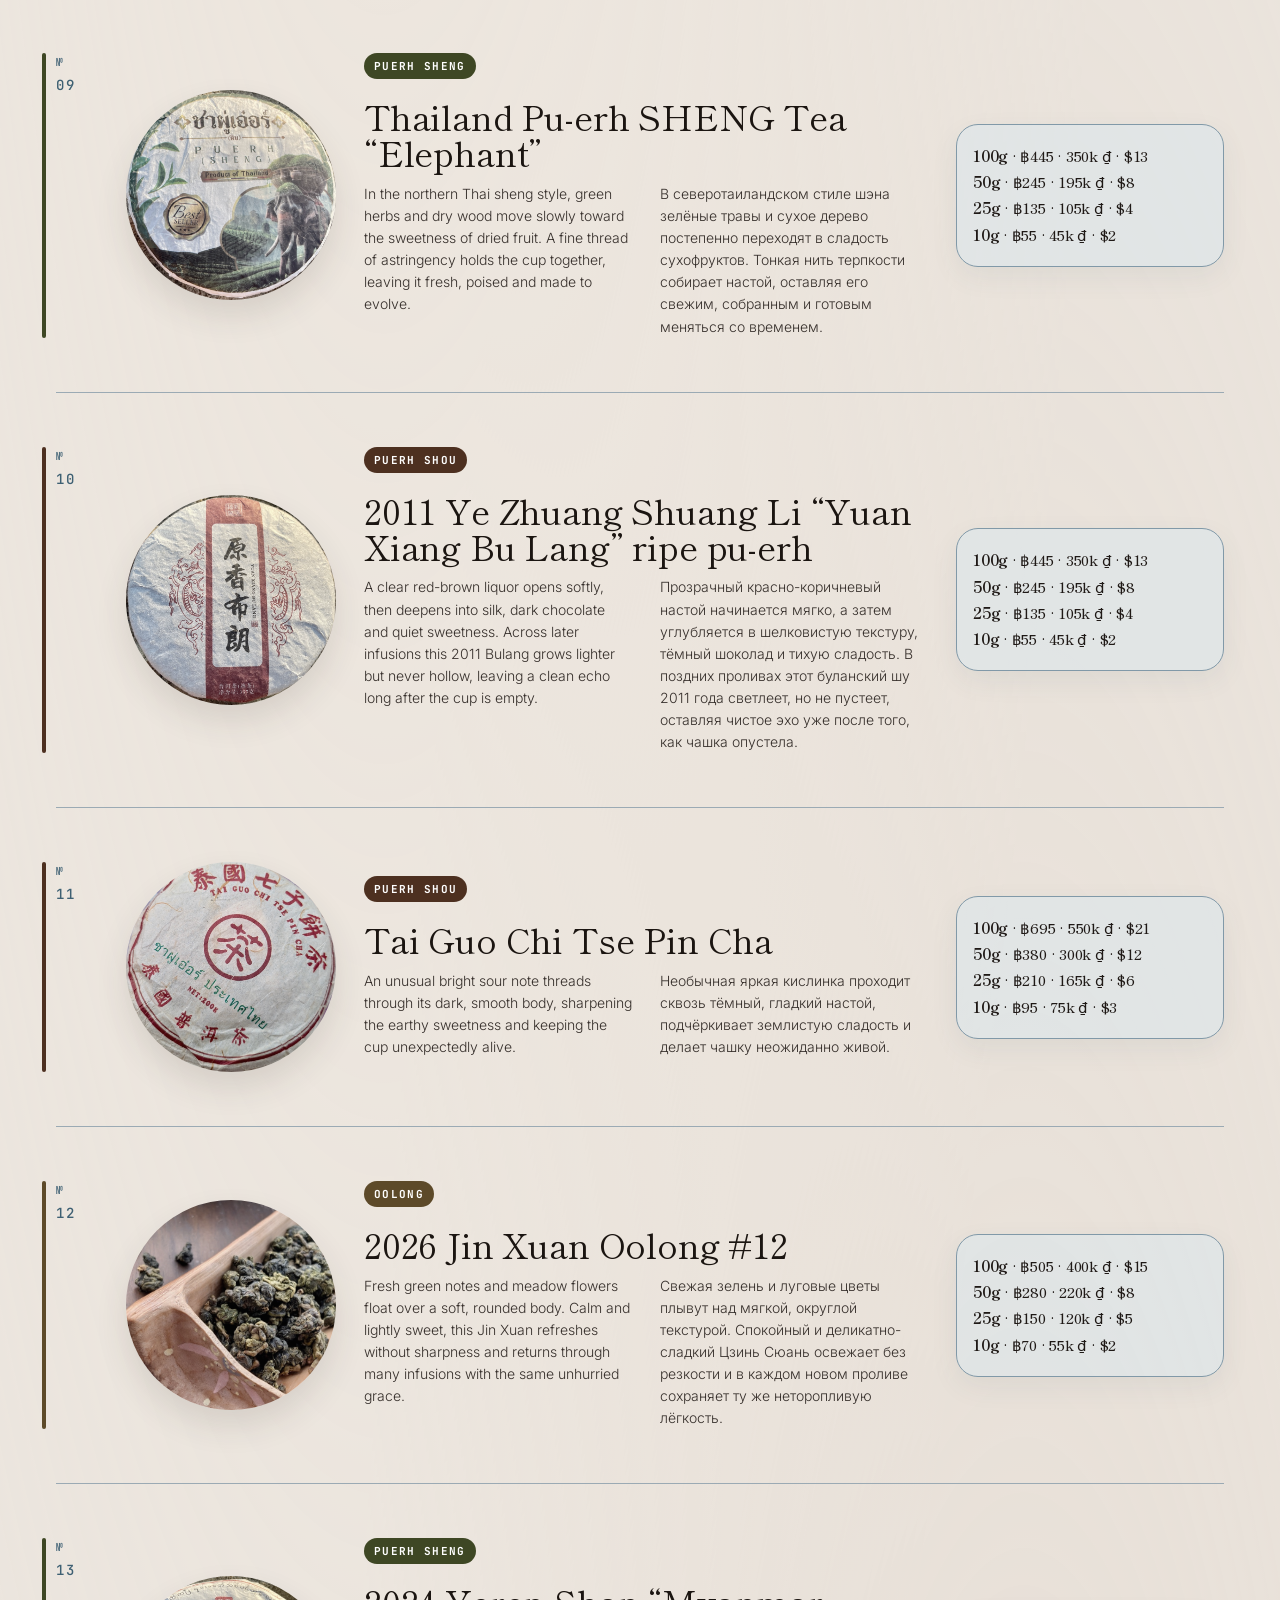
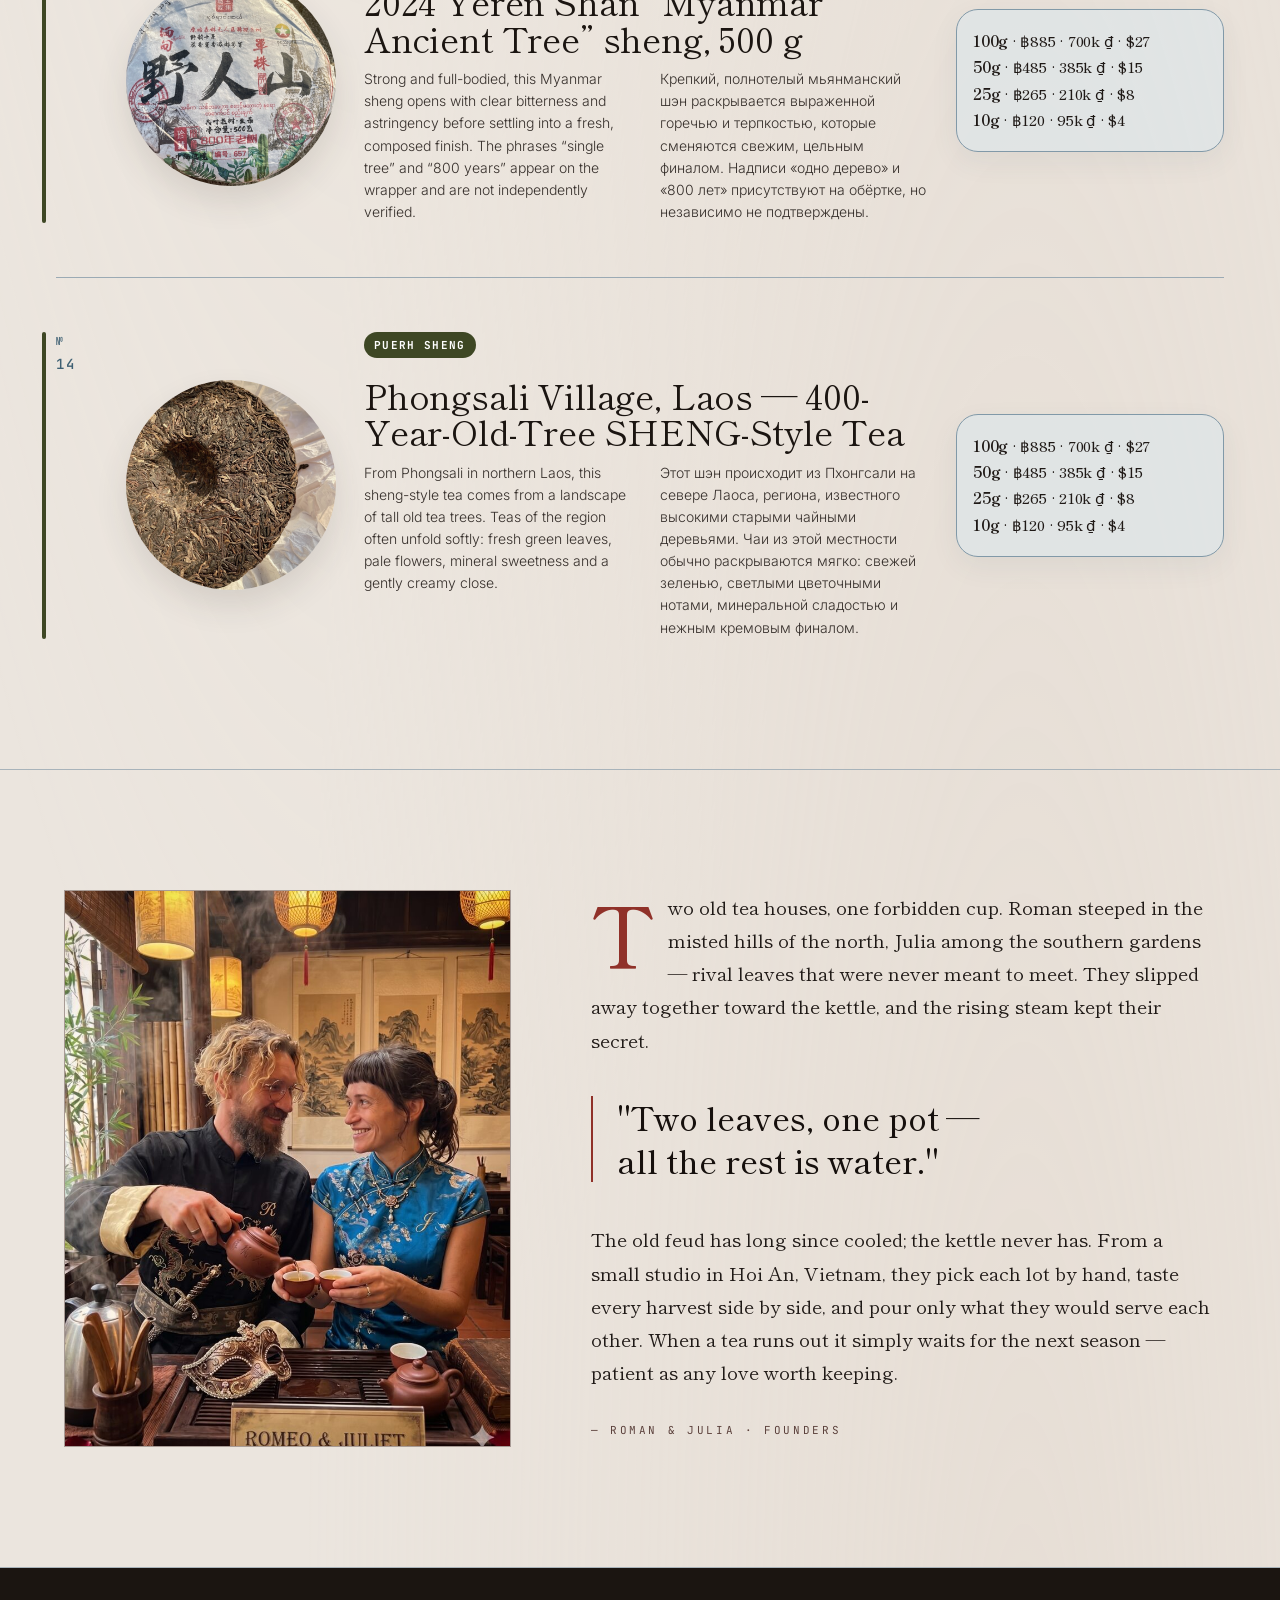
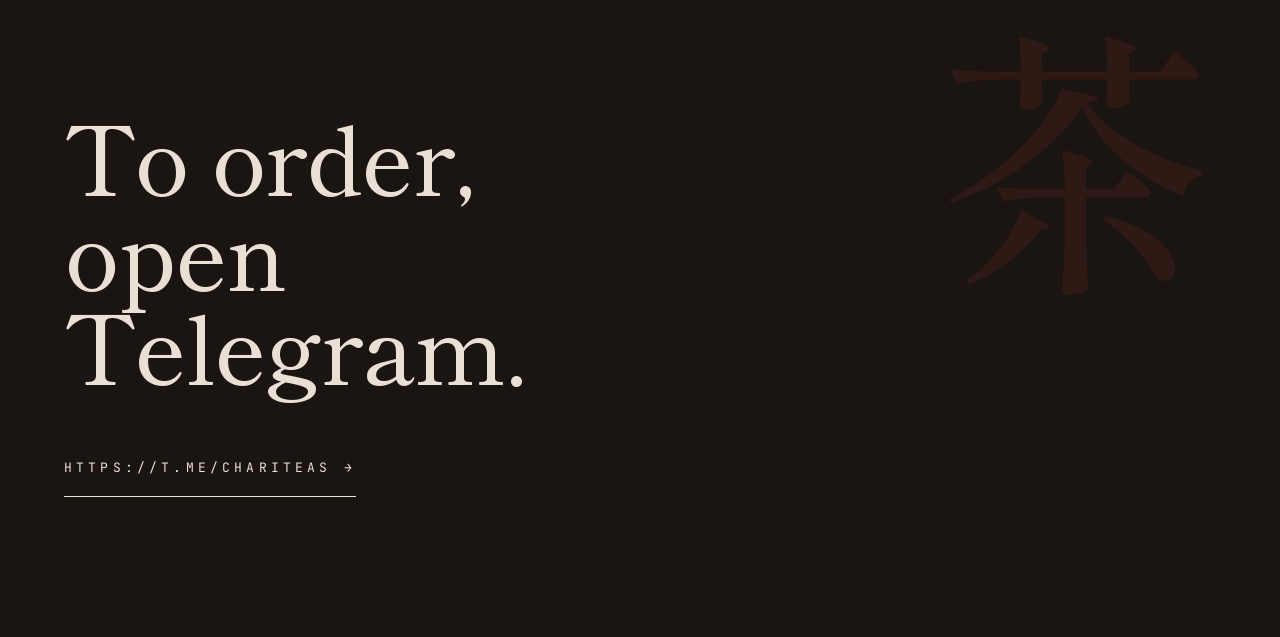
==== commit d1511548: "Add THB prices and three new GABA teas Show Thai baht before dong on every catalogue tier (790 VND =" ====
--- a/index.html
+++ b/index.html
@@ -41,7 +41,7 @@
               <span class="draft-copy draft-copy--ru" lang="ru">Серебристые почки напоминают о тишине раннего утра — луговых цветах, прогретом солнцем сене и прохладной ноте дыни. Настой прозрачный, мягкий и чуть кремовый, с тонкой сладостью в послевкусии.</span>
             </p>
           </div>
-          <div class="tea-price"><strong>100g</strong> · 1.3m ₫ · $50<br /><strong>50g</strong> · 715k ₫ · $28<br /><strong>25g</strong> · 395k ₫ · $15<br /><strong>10g</strong> · 175k ₫ · $7</div>
+          <div class="tea-price"><strong>100g</strong> · ฿1645 · 1.3m ₫ · $50<br /><strong>50g</strong> · ฿905 · 715k ₫ · $28<br /><strong>25g</strong> · ฿500 · 395k ₫ · $15<br /><strong>10g</strong> · ฿220 · 175k ₫ · $7</div>
         </div>
 
         <div class="tea" data-category="gaba">
@@ -57,7 +57,7 @@
               <span class="draft-copy draft-copy--ru" lang="ru">Тайская интерпретация Дун Фан Мэй Жэнь раскрывается медовым персиком и спелыми фруктами, оттенёнными мягким солодовым тоном. Лёгкая цветочность оживляет тёмный настой; финал кремовый, сладкий и долгий.</span>
             </p>
           </div>
-          <div class="tea-price"><strong>100g</strong> · 800k ₫ · $31<br /><strong>50g</strong> · 440k ₫ · $17<br /><strong>25g</strong> · 240k ₫ · $9<br /><strong>10g</strong> · 105k ₫ · $4</div>
+          <div class="tea-price"><strong>100g</strong> · ฿1015 · 800k ₫ · $31<br /><strong>50g</strong> · ฿555 · 440k ₫ · $17<br /><strong>25g</strong> · ฿305 · 240k ₫ · $9<br /><strong>10g</strong> · ฿135 · 105k ₫ · $4</div>
         </div>
 
         <div class="tea" data-category="gaba">
@@ -73,7 +73,7 @@
               <span class="draft-copy draft-copy--ru" lang="ru">Более лёгкая и светлая версия ГАБА раскрывается персиком и белым виноградом, к которым добавляются ноты орхидеи, цитрусовой цедры и тёплых специй. Настой шелковистый и мягко округлый, с долгим, чистым медовым послевкусием.</span>
             </p>
           </div>
-          <div class="tea-price"><strong>100g</strong> · 520k ₫ · $20<br /><strong>50g</strong> · 285k ₫ · $11<br /><strong>25g</strong> · 155k ₫ · $6<br /><strong>10g</strong> · 70k ₫ · $3</div>
+          <div class="tea-price"><strong>100g</strong> · ฿660 · 520k ₫ · $20<br /><strong>50g</strong> · ฿360 · 285k ₫ · $11<br /><strong>25g</strong> · ฿195 · 155k ₫ · $6<br /><strong>10g</strong> · ฿90 · 70k ₫ · $3</div>
         </div>
 
         <div class="tea" data-category="gaba">
@@ -89,11 +89,59 @@
               <span class="draft-copy draft-copy--ru" lang="ru">Тепло глубокой ферментации обрамляет Цин Синь: абрикос и персик переходят в ягодное варенье и едва уловимую ноту тёплой выпечки. Искра кислинки освежает округлый, сочный финал и сохраняет спелую фруктовость живой.</span>
             </p>
           </div>
-          <div class="tea-price"><strong>100g</strong> · 400k ₫ · $15<br /><strong>50g</strong> · 220k ₫ · $8<br /><strong>25g</strong> · 120k ₫ · $5<br /><strong>10g</strong> · 55k ₫ · $2</div>
+          <div class="tea-price"><strong>100g</strong> · ฿505 · 400k ₫ · $15<br /><strong>50g</strong> · ฿280 · 220k ₫ · $8<br /><strong>25g</strong> · ฿150 · 120k ₫ · $5<br /><strong>10g</strong> · ฿70 · 55k ₫ · $2</div>
+        </div>
+
+        <div class="tea" data-category="gaba">
+          <div class="tea-idx"><span class="tea-idx-symbol">№</span><span class="tea-idx-number">05</span></div>
+          <div class="tea-photo">十<span class="tea-photo-label">photo</span></div>
+          <div>
+            <div class="tea-name-row">
+              <div class="tea-tags" data-category="gaba"><span class="tea-tag">GABA</span></div>
+              <h3 class="tea-name">GABA 12</h3>
+            </div>
+            <p class="tea-sub">
+              <span class="draft-copy draft-copy--en" lang="en">Jin Xuan after GABA processing: meadow flowers and a soft creamy body pick up a bright citrus edge. Calm and lightly sweet, it finishes clean, with a gentle tartness that keeps each infusion lively.</span>
+              <span class="draft-copy draft-copy--ru" lang="ru">Цзинь Сюань после ГАБА-обработки: луговые цветы и мягкое кремовое тело получают яркую цитрусовую грань. Спокойный и деликатно-сладкий, он заканчивается чисто, с лёгкой кислинкой, которая оживляет каждый пролив.</span>
+            </p>
+          </div>
+          <div class="tea-price"><strong>100g</strong> · ฿505 · 400k ₫ · $15<br /><strong>50g</strong> · ฿280 · 220k ₫ · $8<br /><strong>25g</strong> · ฿150 · 120k ₫ · $5<br /><strong>10g</strong> · ฿70 · 55k ₫ · $2</div>
+        </div>
+
+        <div class="tea" data-category="gaba">
+          <div class="tea-idx"><span class="tea-idx-symbol">№</span><span class="tea-idx-number">06</span></div>
+          <div class="tea-photo">美<span class="tea-photo-label">photo</span></div>
+          <div>
+            <div class="tea-name-row">
+              <div class="tea-tags" data-category="gaba"><span class="tea-tag">GABA</span></div>
+              <h3 class="tea-name">GABA Oriental Beauty</h3>
+            </div>
+            <p class="tea-sub">
+              <span class="draft-copy draft-copy--en" lang="en">A richer GABA Oriental Beauty: ripe peach, honey and muscat deepen into warm blossom and a trace of spice. The liquor is amber and silky, the finish long, sweet and quietly tart.</span>
+              <span class="draft-copy draft-copy--ru" lang="ru">Более плотная ГАБА «Восточная красавица»: спелый персик, мёд и мускат углубляются в тёплый цветок и лёгкую пряность. Настой янтарный и шелковистый, финал долгий, сладкий и тихо-кислый.</span>
+            </p>
+          </div>
+          <div class="tea-price"><strong>100g</strong> · ฿660 · 520k ₫ · $20<br /><strong>50g</strong> · ฿360 · 285k ₫ · $11<br /><strong>25g</strong> · ฿195 · 155k ₫ · $6<br /><strong>10g</strong> · ฿90 · 70k ₫ · $3</div>
+        </div>
+
+        <div class="tea" data-category="gaba">
+          <div class="tea-idx"><span class="tea-idx-symbol">№</span><span class="tea-idx-number">07</span></div>
+          <div class="tea-photo">蜜<span class="tea-photo-label">photo</span></div>
+          <div>
+            <div class="tea-name-row">
+              <div class="tea-tags" data-category="gaba"><span class="tea-tag">GABA</span></div>
+              <h3 class="tea-name">GABA Mixiang</h3>
+            </div>
+            <p class="tea-sub">
+              <span class="draft-copy draft-copy--en" lang="en">Mixiang — honey fragrance — opens with warm honey, dried plum and sweet raisin, then settles into a mineral, lightly toasty close. Round and calm from the GABA process, it leaves a lingering honeyed sweetness.</span>
+              <span class="draft-copy draft-copy--ru" lang="ru">Мисян — «медовый аромат» — открывается тёплым мёдом, сушёной сливой и сладким изюмом, затем уходит в минеральный, чуть поджаристый финал. Благодаря ГАБА-обработке настой округлый и спокойный, с долгой медовой сладостью.</span>
+            </p>
+          </div>
+          <div class="tea-price"><strong>100g</strong> · ฿505 · 400k ₫ · $15<br /><strong>50g</strong> · ฿280 · 220k ₫ · $8<br /><strong>25g</strong> · ฿150 · 120k ₫ · $5<br /><strong>10g</strong> · ฿70 · 55k ₫ · $2</div>
         </div>
 
         <div class="tea" data-category="puerh-shou">
-          <div class="tea-idx"><span class="tea-idx-symbol">№</span><span class="tea-idx-number">05</span></div>
+          <div class="tea-idx"><span class="tea-idx-symbol">№</span><span class="tea-idx-number">08</span></div>
           <img class="tea-photo" src="photos/puerhelephantshu02.jpeg" alt="Thailand Pu-erh SHOU Tea “Elephant”" />
           <div>
             <div class="tea-name-row">
@@ -105,11 +153,11 @@
               <span class="draft-copy draft-copy--ru" lang="ru">Ноты тёмной древесины и поджаренного зерна собираются в глубоком, округлом настое, а затем смягчаются карамелью. Гладкий и бархатистый тайский шу остаётся плотным, но не тяжёлым, и долго хранит тепло после последнего глотка.</span>
             </p>
           </div>
-          <div class="tea-price"><strong>100g</strong> · 350k ₫ · $13<br /><strong>50g</strong> · 195k ₫ · $8<br /><strong>25g</strong> · 105k ₫ · $4<br /><strong>10g</strong> · 45k ₫ · $2</div>
+          <div class="tea-price"><strong>100g</strong> · ฿445 · 350k ₫ · $13<br /><strong>50g</strong> · ฿245 · 195k ₫ · $8<br /><strong>25g</strong> · ฿135 · 105k ₫ · $4<br /><strong>10g</strong> · ฿55 · 45k ₫ · $2</div>
         </div>
 
         <div class="tea" data-category="puerh-sheng">
-          <div class="tea-idx"><span class="tea-idx-symbol">№</span><span class="tea-idx-number">06</span></div>
+          <div class="tea-idx"><span class="tea-idx-symbol">№</span><span class="tea-idx-number">09</span></div>
           <img class="tea-photo" src="photos/elephan-thai-shen.jpeg" alt="Thailand Pu-erh SHENG Tea “Elephant”" />
           <div>
             <div class="tea-name-row">
@@ -121,11 +169,11 @@
               <span class="draft-copy draft-copy--ru" lang="ru">В северотаиландском стиле шэна зелёные травы и сухое дерево постепенно переходят в сладость сухофруктов. Тонкая нить терпкости собирает настой, оставляя его свежим, собранным и готовым меняться со временем.</span>
             </p>
           </div>
-          <div class="tea-price"><strong>100g</strong> · 350k ₫ · $13<br /><strong>50g</strong> · 195k ₫ · $8<br /><strong>25g</strong> · 105k ₫ · $4<br /><strong>10g</strong> · 45k ₫ · $2</div>
+          <div class="tea-price"><strong>100g</strong> · ฿445 · 350k ₫ · $13<br /><strong>50g</strong> · ฿245 · 195k ₫ · $8<br /><strong>25g</strong> · ฿135 · 105k ₫ · $4<br /><strong>10g</strong> · ฿55 · 45k ₫ · $2</div>
         </div>
 
         <div class="tea" data-category="puerh-shou">
-          <div class="tea-idx"><span class="tea-idx-symbol">№</span><span class="tea-idx-number">07</span></div>
+          <div class="tea-idx"><span class="tea-idx-symbol">№</span><span class="tea-idx-number">10</span></div>
           <img class="tea-photo" src="photos/yuanxian.jpeg" alt="2011 Ye Zhuang Shuang Li “Yuan Xiang Bu Lang” ripe pu-erh" />
           <div>
             <div class="tea-name-row">
@@ -137,11 +185,11 @@
               <span class="draft-copy draft-copy--ru" lang="ru">Прозрачный красно-коричневый настой начинается мягко, а затем углубляется в шелковистую текстуру, тёмный шоколад и тихую сладость. В поздних проливах этот буланский шу 2011 года светлеет, но не пустеет, оставляя чистое эхо уже после того, как чашка опустела.</span>
             </p>
           </div>
-          <div class="tea-price"><strong>100g</strong> · 350k ₫ · $13<br /><strong>50g</strong> · 195k ₫ · $8<br /><strong>25g</strong> · 105k ₫ · $4<br /><strong>10g</strong> · 45k ₫ · $2</div>
+          <div class="tea-price"><strong>100g</strong> · ฿445 · 350k ₫ · $13<br /><strong>50g</strong> · ฿245 · 195k ₫ · $8<br /><strong>25g</strong> · ฿135 · 105k ₫ · $4<br /><strong>10g</strong> · ฿55 · 45k ₫ · $2</div>
         </div>
 
         <div class="tea" data-category="puerh-shou">
-          <div class="tea-idx"><span class="tea-idx-symbol">№</span><span class="tea-idx-number">08</span></div>
+          <div class="tea-idx"><span class="tea-idx-symbol">№</span><span class="tea-idx-number">11</span></div>
           <img class="tea-photo" src="photos/pincha.jpeg" alt="Tai Guo Chi Tse Pin Cha" />
           <div>
             <div class="tea-name-row">
@@ -153,11 +201,11 @@
               <span class="draft-copy draft-copy--ru" lang="ru">Необычная яркая кислинка проходит сквозь тёмный, гладкий настой, подчёркивает землистую сладость и делает чашку неожиданно живой.</span>
             </p>
           </div>
-          <div class="tea-price"><strong>100g</strong> · 550k ₫ · $21<br /><strong>50g</strong> · 300k ₫ · $12<br /><strong>25g</strong> · 165k ₫ · $6<br /><strong>10g</strong> · 75k ₫ · $3</div>
+          <div class="tea-price"><strong>100g</strong> · ฿695 · 550k ₫ · $21<br /><strong>50g</strong> · ฿380 · 300k ₫ · $12<br /><strong>25g</strong> · ฿210 · 165k ₫ · $6<br /><strong>10g</strong> · ฿95 · 75k ₫ · $3</div>
         </div>
 
         <div class="tea" data-category="oolong">
-          <div class="tea-idx"><span class="tea-idx-symbol">№</span><span class="tea-idx-number">09</span></div>
+          <div class="tea-idx"><span class="tea-idx-symbol">№</span><span class="tea-idx-number">12</span></div>
           <img class="tea-photo" src="photos/oolong12.jpeg" alt="2026 Jin Xuan Oolong #12" />
           <div>
             <div class="tea-name-row">
@@ -169,11 +217,11 @@
               <span class="draft-copy draft-copy--ru" lang="ru">Свежая зелень и луговые цветы плывут над мягкой, округлой текстурой. Спокойный и деликатно-сладкий Цзинь Сюань освежает без резкости и в каждом новом проливе сохраняет ту же неторопливую лёгкость.</span>
             </p>
           </div>
-          <div class="tea-price"><strong>100g</strong> · 400k ₫ · $15<br /><strong>50g</strong> · 220k ₫ · $8<br /><strong>25g</strong> · 120k ₫ · $5<br /><strong>10g</strong> · 55k ₫ · $2</div>
+          <div class="tea-price"><strong>100g</strong> · ฿505 · 400k ₫ · $15<br /><strong>50g</strong> · ฿280 · 220k ₫ · $8<br /><strong>25g</strong> · ฿150 · 120k ₫ · $5<br /><strong>10g</strong> · ฿70 · 55k ₫ · $2</div>
         </div>
 
         <div class="tea" data-category="puerh-sheng">
-          <div class="tea-idx"><span class="tea-idx-symbol">№</span><span class="tea-idx-number">10</span></div>
+          <div class="tea-idx"><span class="tea-idx-symbol">№</span><span class="tea-idx-number">13</span></div>
           <img class="tea-photo" src="photos/myanmar-shen.jpeg" alt="2024 Yeren Shan “Myanmar Ancient Tree” sheng, 500 g" />
           <div>
             <div class="tea-name-row">
@@ -185,11 +233,11 @@
               <span class="draft-copy draft-copy--ru" lang="ru">Крепкий, полнотелый мьянманский шэн раскрывается выраженной горечью и терпкостью, которые сменяются свежим, цельным финалом. Надписи «одно дерево» и «800 лет» присутствуют на обёртке, но независимо не подтверждены.</span>
             </p>
           </div>
-          <div class="tea-price"><strong>100g</strong> · 700k ₫ · $27<br /><strong>50g</strong> · 385k ₫ · $15<br /><strong>25g</strong> · 210k ₫ · $8<br /><strong>10g</strong> · 95k ₫ · $4</div>
+          <div class="tea-price"><strong>100g</strong> · ฿885 · 700k ₫ · $27<br /><strong>50g</strong> · ฿485 · 385k ₫ · $15<br /><strong>25g</strong> · ฿265 · 210k ₫ · $8<br /><strong>10g</strong> · ฿120 · 95k ₫ · $4</div>
         </div>
 
         <div class="tea" data-category="puerh-sheng">
-          <div class="tea-idx"><span class="tea-idx-symbol">№</span><span class="tea-idx-number">11</span></div>
+          <div class="tea-idx"><span class="tea-idx-symbol">№</span><span class="tea-idx-number">14</span></div>
           <img class="tea-photo" src="photos/lao-shen-puerh.jpeg" alt="Phongsali Village, Laos — 400-Year-Old-Tree SHENG-Style Tea" />
           <div>
             <div class="tea-name-row">
@@ -201,7 +249,7 @@
               <span class="draft-copy draft-copy--ru" lang="ru">Этот шэн происходит из Пхонгсали на севере Лаоса, региона, известного высокими старыми чайными деревьями. Чаи из этой местности обычно раскрываются мягко: свежей зеленью, светлыми цветочными нотами, минеральной сладостью и нежным кремовым финалом.</span>
             </p>
           </div>
-          <div class="tea-price"><strong>100g</strong> · 700k ₫ · $27<br /><strong>50g</strong> · 385k ₫ · $15<br /><strong>25g</strong> · 210k ₫ · $8<br /><strong>10g</strong> · 95k ₫ · $4</div>
+          <div class="tea-price"><strong>100g</strong> · ฿885 · 700k ₫ · $27<br /><strong>50g</strong> · ฿485 · 385k ₫ · $15<br /><strong>25g</strong> · ฿265 · 210k ₫ · $8<br /><strong>10g</strong> · ฿120 · 95k ₫ · $4</div>
         </div>
 
       </div>
--- a/styles.css
+++ b/styles.css
@@ -221,7 +221,7 @@
 .catalogue-section .tea {
   --catalogue-accent: oklch(0.36 0.025 50);
   position: relative;
-  grid-template-columns: 42px 210px minmax(0, 1fr) 188px;
+  grid-template-columns: 42px 210px minmax(0, 1fr) 268px;
   gap: 28px;
   padding: 54px 0;
   border-color: oklch(0.73 0.022 235);
@@ -246,6 +246,10 @@
 
 .catalogue-section .tea[data-category="oolong"] {
   --catalogue-accent: oklch(0.42 0.055 80);
+}
+
+.catalogue-section .tea[data-category="set"] {
+  --catalogue-accent: oklch(0.4 0.045 200);
 }
 
 .catalogue-section .tea::before {
@@ -339,15 +343,17 @@
 
 .catalogue-section .tea-price {
   box-sizing: border-box;
-  padding: 20px 22px;
+  padding: 18px 16px;
   border: 1px solid oklch(0.67 0.035 235);
   border-radius: 22px;
   background: oklch(0.92 0.018 235 / 0.55);
   box-shadow: 0 10px 28px oklch(0.42 0.04 235 / 0.07);
   color: oklch(0.22 0.012 50);
   text-align: left;
-  font-size: 16px;
+  font-size: 15px;
   line-height: 1.75;
+  letter-spacing: -0.015em;
+  white-space: nowrap;
 }
 
 .catalogue-section .tea-price strong {
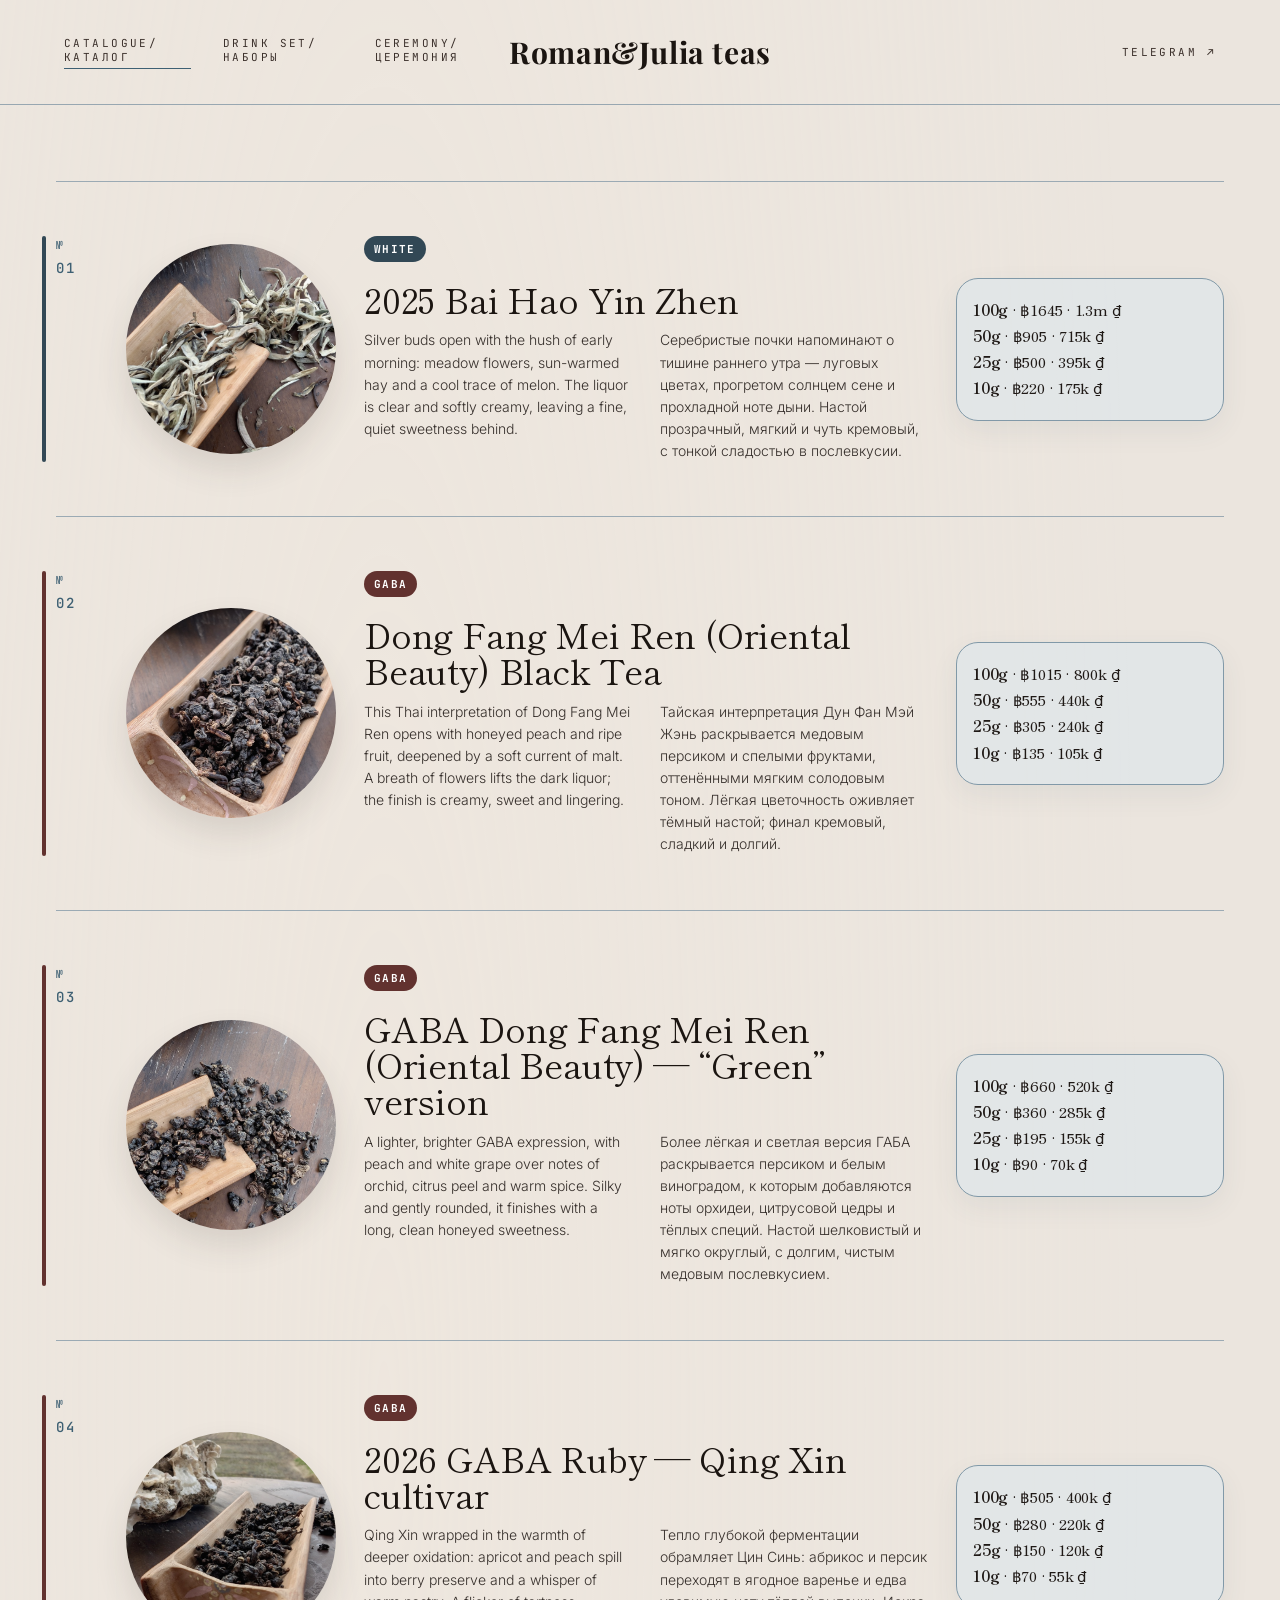
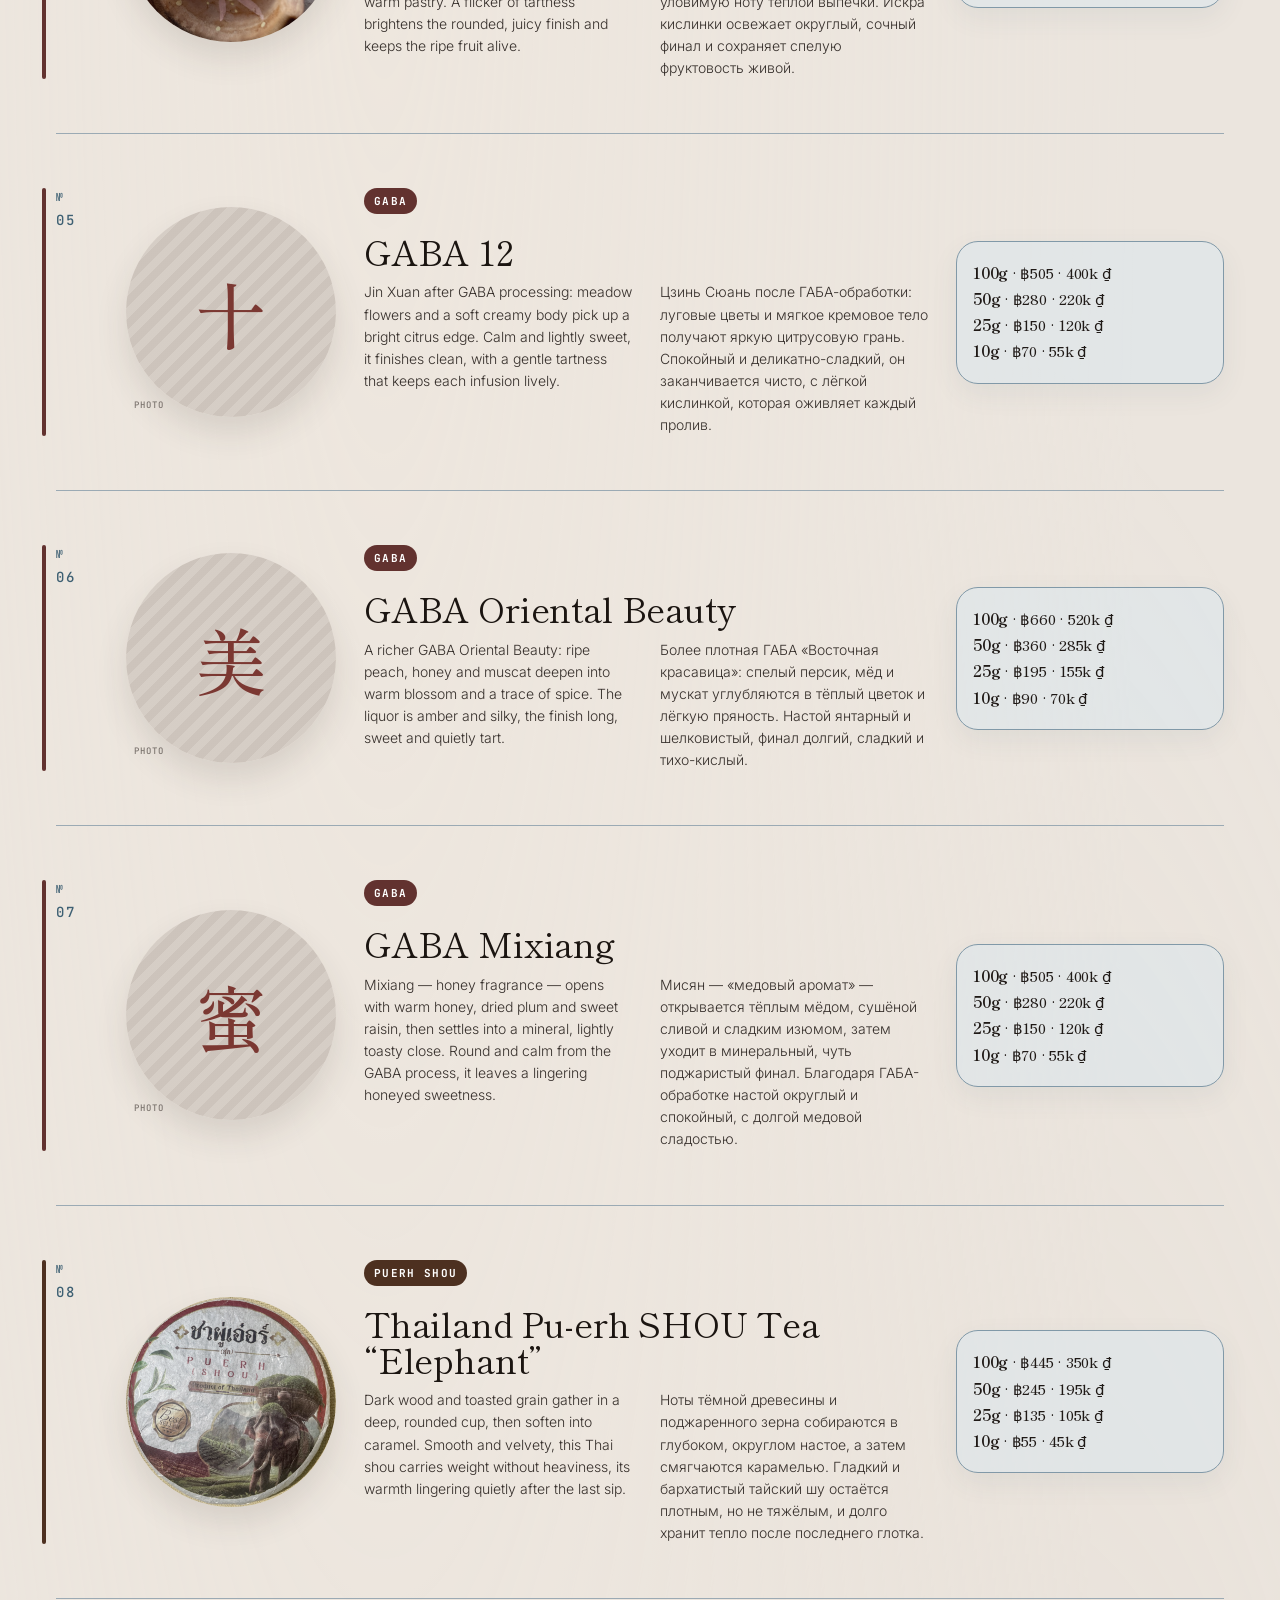
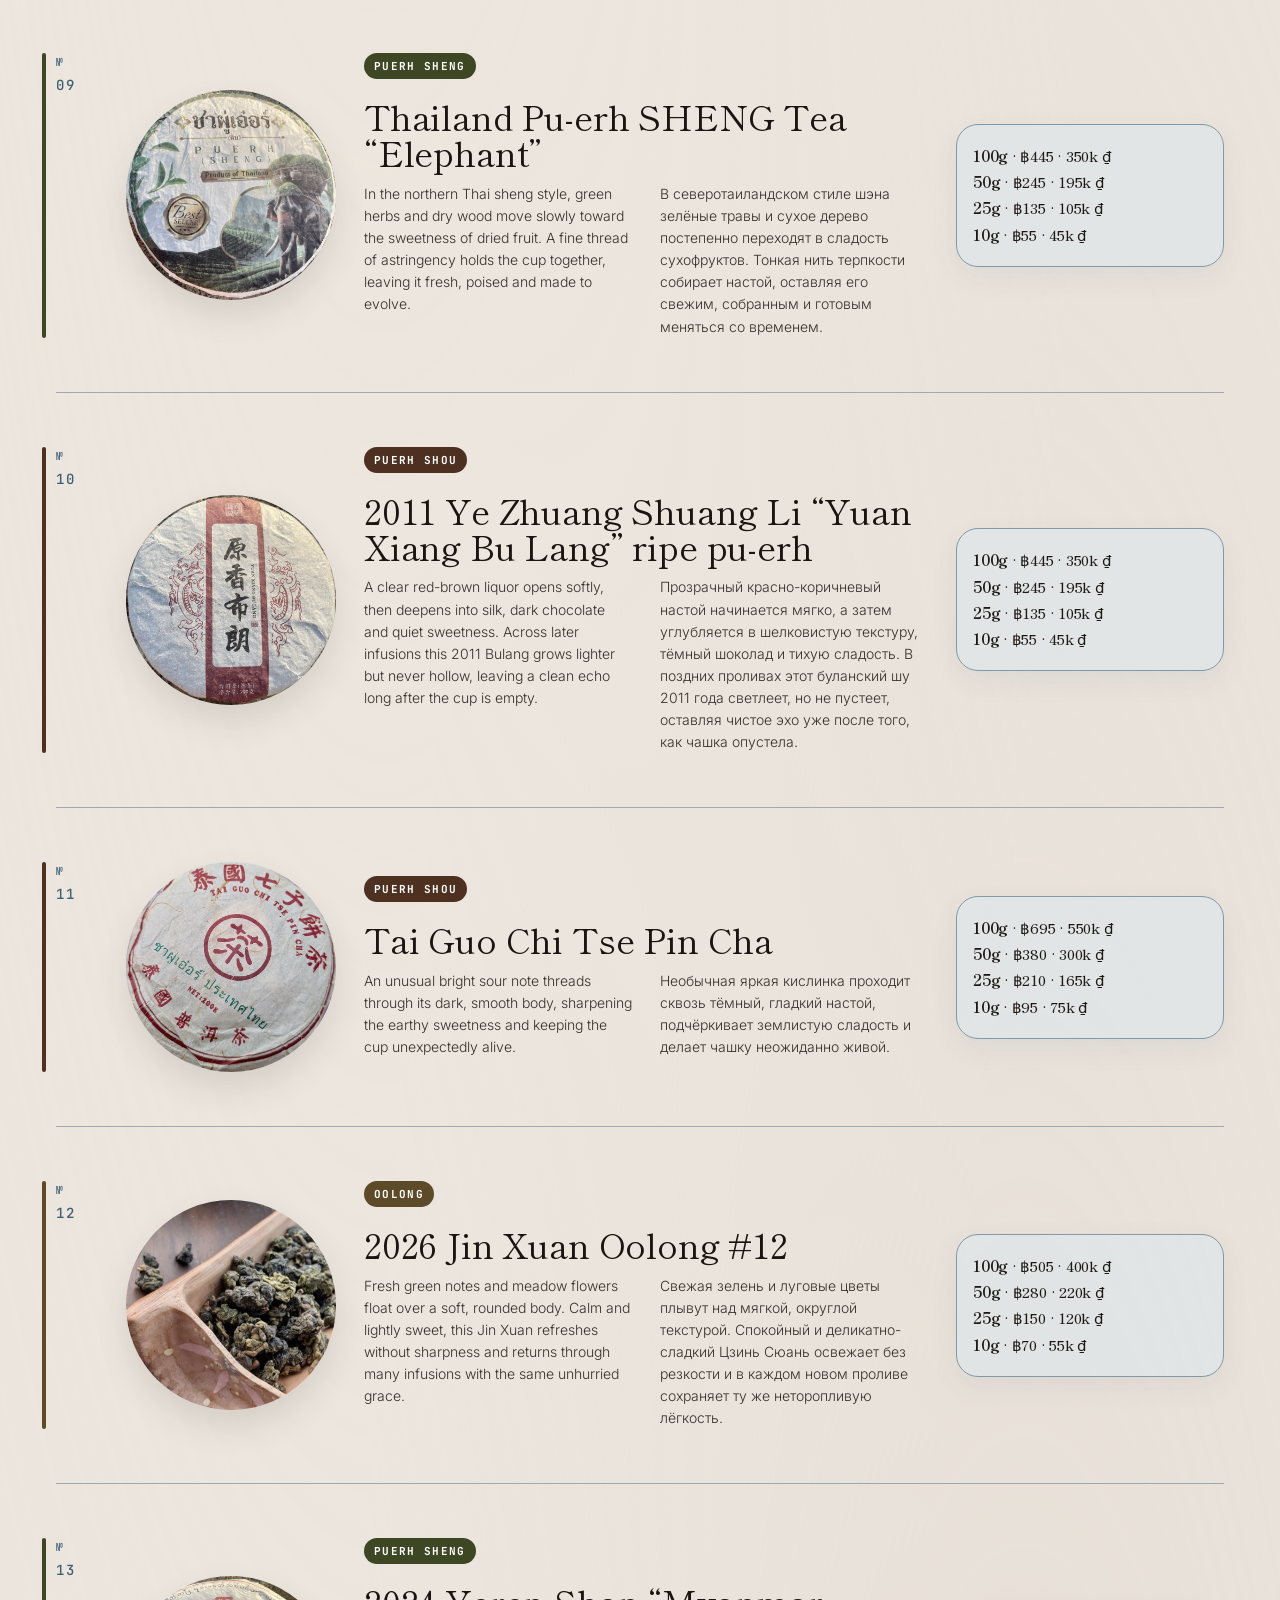
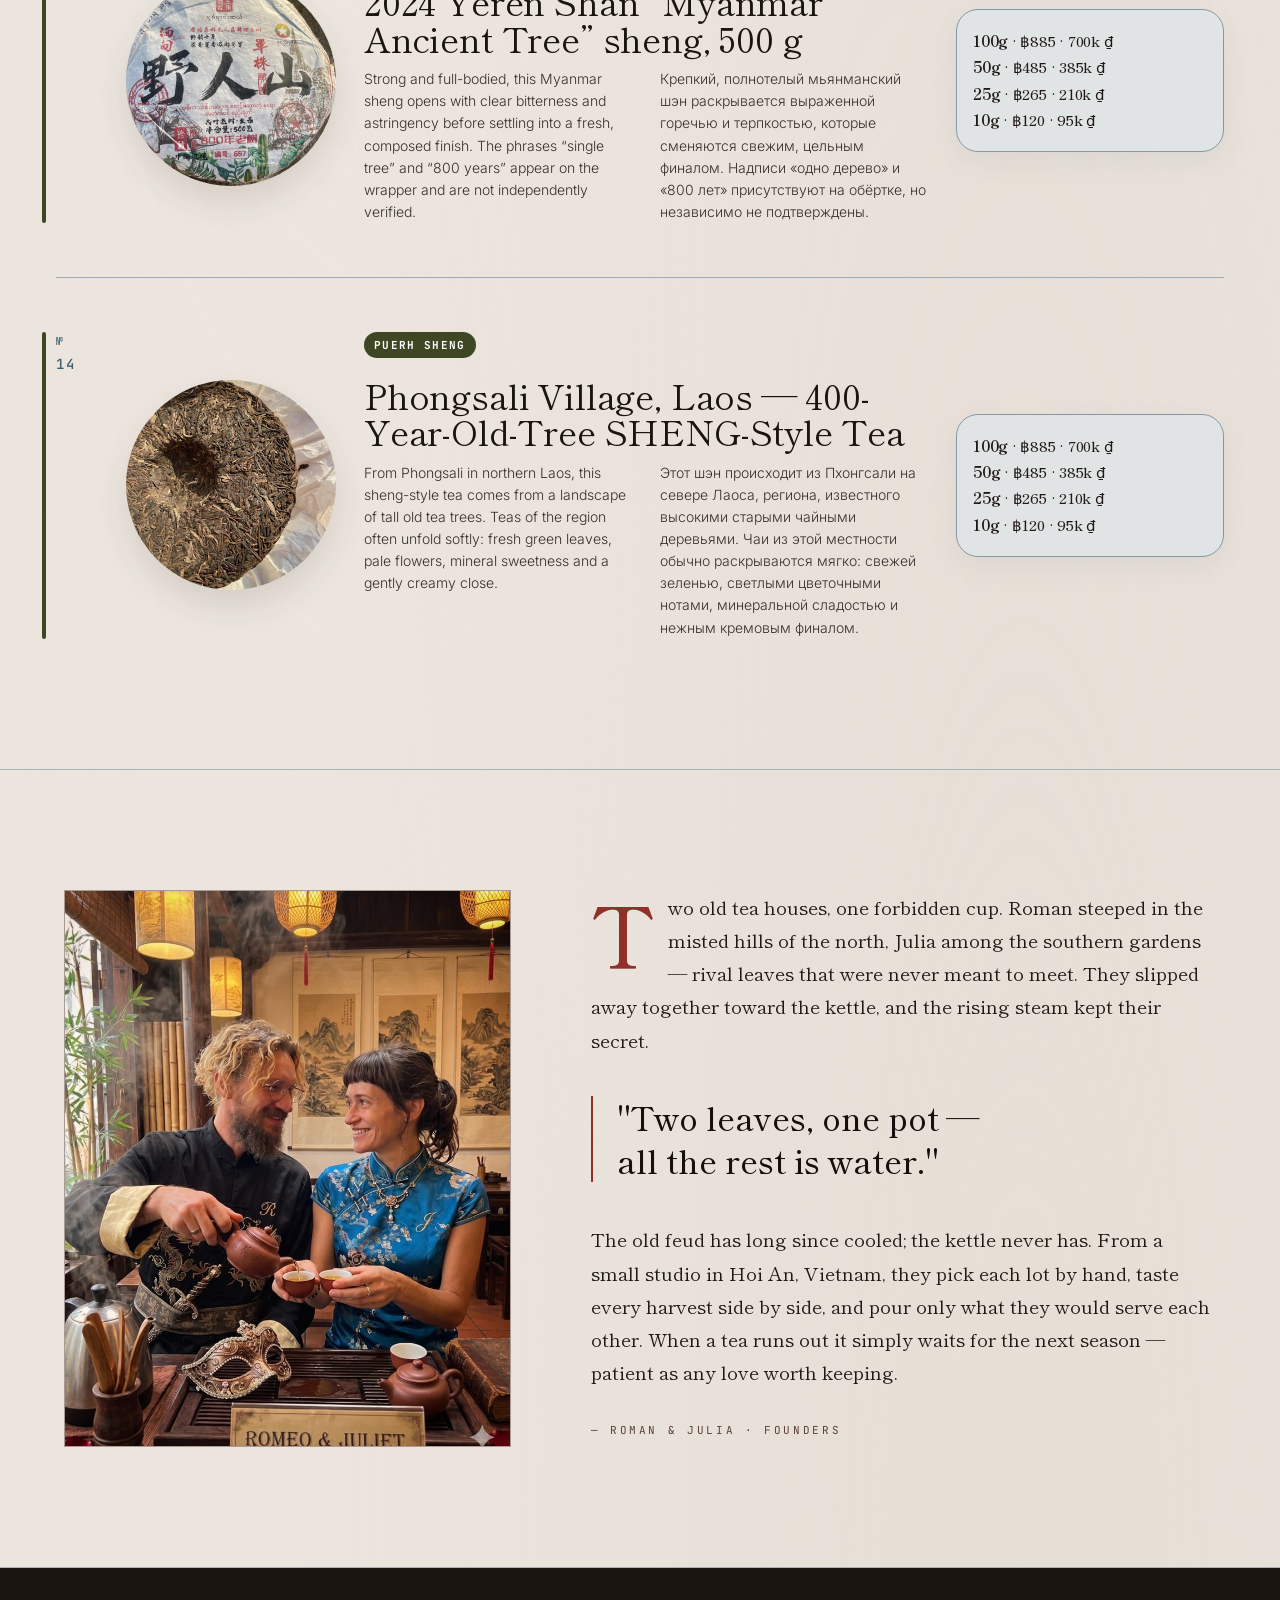
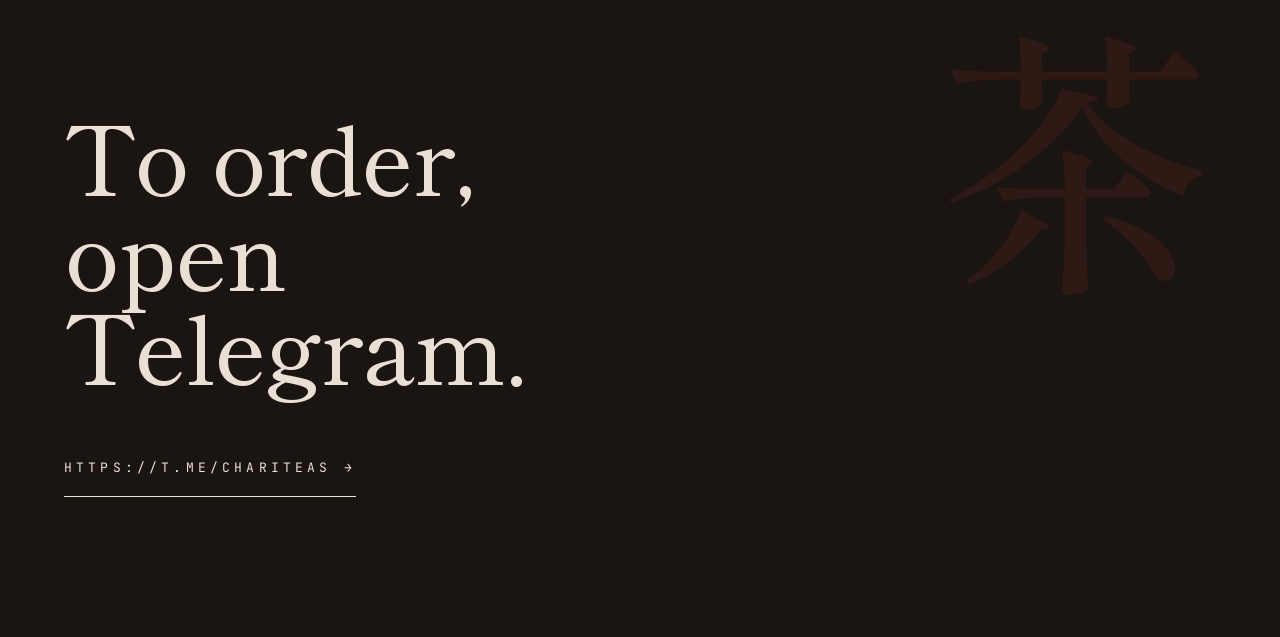
==== commit 7a26560f: "Drop USD from catalogue prices Keep THB before dong only. Telegram captions follow teas.md, so the c" ====
--- a/index.html
+++ b/index.html
@@ -41,7 +41,7 @@
               <span class="draft-copy draft-copy--ru" lang="ru">Серебристые почки напоминают о тишине раннего утра — луговых цветах, прогретом солнцем сене и прохладной ноте дыни. Настой прозрачный, мягкий и чуть кремовый, с тонкой сладостью в послевкусии.</span>
             </p>
           </div>
-          <div class="tea-price"><strong>100g</strong> · ฿1645 · 1.3m ₫ · $50<br /><strong>50g</strong> · ฿905 · 715k ₫ · $28<br /><strong>25g</strong> · ฿500 · 395k ₫ · $15<br /><strong>10g</strong> · ฿220 · 175k ₫ · $7</div>
+          <div class="tea-price"><strong>100g</strong> · ฿1645 · 1.3m ₫<br /><strong>50g</strong> · ฿905 · 715k ₫<br /><strong>25g</strong> · ฿500 · 395k ₫<br /><strong>10g</strong> · ฿220 · 175k ₫</div>
         </div>
 
         <div class="tea" data-category="gaba">
@@ -57,7 +57,7 @@
               <span class="draft-copy draft-copy--ru" lang="ru">Тайская интерпретация Дун Фан Мэй Жэнь раскрывается медовым персиком и спелыми фруктами, оттенёнными мягким солодовым тоном. Лёгкая цветочность оживляет тёмный настой; финал кремовый, сладкий и долгий.</span>
             </p>
           </div>
-          <div class="tea-price"><strong>100g</strong> · ฿1015 · 800k ₫ · $31<br /><strong>50g</strong> · ฿555 · 440k ₫ · $17<br /><strong>25g</strong> · ฿305 · 240k ₫ · $9<br /><strong>10g</strong> · ฿135 · 105k ₫ · $4</div>
+          <div class="tea-price"><strong>100g</strong> · ฿1015 · 800k ₫<br /><strong>50g</strong> · ฿555 · 440k ₫<br /><strong>25g</strong> · ฿305 · 240k ₫<br /><strong>10g</strong> · ฿135 · 105k ₫</div>
         </div>
 
         <div class="tea" data-category="gaba">
@@ -73,7 +73,7 @@
               <span class="draft-copy draft-copy--ru" lang="ru">Более лёгкая и светлая версия ГАБА раскрывается персиком и белым виноградом, к которым добавляются ноты орхидеи, цитрусовой цедры и тёплых специй. Настой шелковистый и мягко округлый, с долгим, чистым медовым послевкусием.</span>
             </p>
           </div>
-          <div class="tea-price"><strong>100g</strong> · ฿660 · 520k ₫ · $20<br /><strong>50g</strong> · ฿360 · 285k ₫ · $11<br /><strong>25g</strong> · ฿195 · 155k ₫ · $6<br /><strong>10g</strong> · ฿90 · 70k ₫ · $3</div>
+          <div class="tea-price"><strong>100g</strong> · ฿660 · 520k ₫<br /><strong>50g</strong> · ฿360 · 285k ₫<br /><strong>25g</strong> · ฿195 · 155k ₫<br /><strong>10g</strong> · ฿90 · 70k ₫</div>
         </div>
 
         <div class="tea" data-category="gaba">
@@ -89,7 +89,7 @@
               <span class="draft-copy draft-copy--ru" lang="ru">Тепло глубокой ферментации обрамляет Цин Синь: абрикос и персик переходят в ягодное варенье и едва уловимую ноту тёплой выпечки. Искра кислинки освежает округлый, сочный финал и сохраняет спелую фруктовость живой.</span>
             </p>
           </div>
-          <div class="tea-price"><strong>100g</strong> · ฿505 · 400k ₫ · $15<br /><strong>50g</strong> · ฿280 · 220k ₫ · $8<br /><strong>25g</strong> · ฿150 · 120k ₫ · $5<br /><strong>10g</strong> · ฿70 · 55k ₫ · $2</div>
+          <div class="tea-price"><strong>100g</strong> · ฿505 · 400k ₫<br /><strong>50g</strong> · ฿280 · 220k ₫<br /><strong>25g</strong> · ฿150 · 120k ₫<br /><strong>10g</strong> · ฿70 · 55k ₫</div>
         </div>
 
         <div class="tea" data-category="gaba">
@@ -105,7 +105,7 @@
               <span class="draft-copy draft-copy--ru" lang="ru">Цзинь Сюань после ГАБА-обработки: луговые цветы и мягкое кремовое тело получают яркую цитрусовую грань. Спокойный и деликатно-сладкий, он заканчивается чисто, с лёгкой кислинкой, которая оживляет каждый пролив.</span>
             </p>
           </div>
-          <div class="tea-price"><strong>100g</strong> · ฿505 · 400k ₫ · $15<br /><strong>50g</strong> · ฿280 · 220k ₫ · $8<br /><strong>25g</strong> · ฿150 · 120k ₫ · $5<br /><strong>10g</strong> · ฿70 · 55k ₫ · $2</div>
+          <div class="tea-price"><strong>100g</strong> · ฿505 · 400k ₫<br /><strong>50g</strong> · ฿280 · 220k ₫<br /><strong>25g</strong> · ฿150 · 120k ₫<br /><strong>10g</strong> · ฿70 · 55k ₫</div>
         </div>
 
         <div class="tea" data-category="gaba">
@@ -121,7 +121,7 @@
               <span class="draft-copy draft-copy--ru" lang="ru">Более плотная ГАБА «Восточная красавица»: спелый персик, мёд и мускат углубляются в тёплый цветок и лёгкую пряность. Настой янтарный и шелковистый, финал долгий, сладкий и тихо-кислый.</span>
             </p>
           </div>
-          <div class="tea-price"><strong>100g</strong> · ฿660 · 520k ₫ · $20<br /><strong>50g</strong> · ฿360 · 285k ₫ · $11<br /><strong>25g</strong> · ฿195 · 155k ₫ · $6<br /><strong>10g</strong> · ฿90 · 70k ₫ · $3</div>
+          <div class="tea-price"><strong>100g</strong> · ฿660 · 520k ₫<br /><strong>50g</strong> · ฿360 · 285k ₫<br /><strong>25g</strong> · ฿195 · 155k ₫<br /><strong>10g</strong> · ฿90 · 70k ₫</div>
         </div>
 
         <div class="tea" data-category="gaba">
@@ -137,7 +137,7 @@
               <span class="draft-copy draft-copy--ru" lang="ru">Мисян — «медовый аромат» — открывается тёплым мёдом, сушёной сливой и сладким изюмом, затем уходит в минеральный, чуть поджаристый финал. Благодаря ГАБА-обработке настой округлый и спокойный, с долгой медовой сладостью.</span>
             </p>
           </div>
-          <div class="tea-price"><strong>100g</strong> · ฿505 · 400k ₫ · $15<br /><strong>50g</strong> · ฿280 · 220k ₫ · $8<br /><strong>25g</strong> · ฿150 · 120k ₫ · $5<br /><strong>10g</strong> · ฿70 · 55k ₫ · $2</div>
+          <div class="tea-price"><strong>100g</strong> · ฿505 · 400k ₫<br /><strong>50g</strong> · ฿280 · 220k ₫<br /><strong>25g</strong> · ฿150 · 120k ₫<br /><strong>10g</strong> · ฿70 · 55k ₫</div>
         </div>
 
         <div class="tea" data-category="puerh-shou">
@@ -153,7 +153,7 @@
               <span class="draft-copy draft-copy--ru" lang="ru">Ноты тёмной древесины и поджаренного зерна собираются в глубоком, округлом настое, а затем смягчаются карамелью. Гладкий и бархатистый тайский шу остаётся плотным, но не тяжёлым, и долго хранит тепло после последнего глотка.</span>
             </p>
           </div>
-          <div class="tea-price"><strong>100g</strong> · ฿445 · 350k ₫ · $13<br /><strong>50g</strong> · ฿245 · 195k ₫ · $8<br /><strong>25g</strong> · ฿135 · 105k ₫ · $4<br /><strong>10g</strong> · ฿55 · 45k ₫ · $2</div>
+          <div class="tea-price"><strong>100g</strong> · ฿445 · 350k ₫<br /><strong>50g</strong> · ฿245 · 195k ₫<br /><strong>25g</strong> · ฿135 · 105k ₫<br /><strong>10g</strong> · ฿55 · 45k ₫</div>
         </div>
 
         <div class="tea" data-category="puerh-sheng">
@@ -169,7 +169,7 @@
               <span class="draft-copy draft-copy--ru" lang="ru">В северотаиландском стиле шэна зелёные травы и сухое дерево постепенно переходят в сладость сухофруктов. Тонкая нить терпкости собирает настой, оставляя его свежим, собранным и готовым меняться со временем.</span>
             </p>
           </div>
-          <div class="tea-price"><strong>100g</strong> · ฿445 · 350k ₫ · $13<br /><strong>50g</strong> · ฿245 · 195k ₫ · $8<br /><strong>25g</strong> · ฿135 · 105k ₫ · $4<br /><strong>10g</strong> · ฿55 · 45k ₫ · $2</div>
+          <div class="tea-price"><strong>100g</strong> · ฿445 · 350k ₫<br /><strong>50g</strong> · ฿245 · 195k ₫<br /><strong>25g</strong> · ฿135 · 105k ₫<br /><strong>10g</strong> · ฿55 · 45k ₫</div>
         </div>
 
         <div class="tea" data-category="puerh-shou">
@@ -185,7 +185,7 @@
               <span class="draft-copy draft-copy--ru" lang="ru">Прозрачный красно-коричневый настой начинается мягко, а затем углубляется в шелковистую текстуру, тёмный шоколад и тихую сладость. В поздних проливах этот буланский шу 2011 года светлеет, но не пустеет, оставляя чистое эхо уже после того, как чашка опустела.</span>
             </p>
           </div>
-          <div class="tea-price"><strong>100g</strong> · ฿445 · 350k ₫ · $13<br /><strong>50g</strong> · ฿245 · 195k ₫ · $8<br /><strong>25g</strong> · ฿135 · 105k ₫ · $4<br /><strong>10g</strong> · ฿55 · 45k ₫ · $2</div>
+          <div class="tea-price"><strong>100g</strong> · ฿445 · 350k ₫<br /><strong>50g</strong> · ฿245 · 195k ₫<br /><strong>25g</strong> · ฿135 · 105k ₫<br /><strong>10g</strong> · ฿55 · 45k ₫</div>
         </div>
 
         <div class="tea" data-category="puerh-shou">
@@ -201,7 +201,7 @@
               <span class="draft-copy draft-copy--ru" lang="ru">Необычная яркая кислинка проходит сквозь тёмный, гладкий настой, подчёркивает землистую сладость и делает чашку неожиданно живой.</span>
             </p>
           </div>
-          <div class="tea-price"><strong>100g</strong> · ฿695 · 550k ₫ · $21<br /><strong>50g</strong> · ฿380 · 300k ₫ · $12<br /><strong>25g</strong> · ฿210 · 165k ₫ · $6<br /><strong>10g</strong> · ฿95 · 75k ₫ · $3</div>
+          <div class="tea-price"><strong>100g</strong> · ฿695 · 550k ₫<br /><strong>50g</strong> · ฿380 · 300k ₫<br /><strong>25g</strong> · ฿210 · 165k ₫<br /><strong>10g</strong> · ฿95 · 75k ₫</div>
         </div>
 
         <div class="tea" data-category="oolong">
@@ -217,7 +217,7 @@
               <span class="draft-copy draft-copy--ru" lang="ru">Свежая зелень и луговые цветы плывут над мягкой, округлой текстурой. Спокойный и деликатно-сладкий Цзинь Сюань освежает без резкости и в каждом новом проливе сохраняет ту же неторопливую лёгкость.</span>
             </p>
           </div>
-          <div class="tea-price"><strong>100g</strong> · ฿505 · 400k ₫ · $15<br /><strong>50g</strong> · ฿280 · 220k ₫ · $8<br /><strong>25g</strong> · ฿150 · 120k ₫ · $5<br /><strong>10g</strong> · ฿70 · 55k ₫ · $2</div>
+          <div class="tea-price"><strong>100g</strong> · ฿505 · 400k ₫<br /><strong>50g</strong> · ฿280 · 220k ₫<br /><strong>25g</strong> · ฿150 · 120k ₫<br /><strong>10g</strong> · ฿70 · 55k ₫</div>
         </div>
 
         <div class="tea" data-category="puerh-sheng">
@@ -233,7 +233,7 @@
               <span class="draft-copy draft-copy--ru" lang="ru">Крепкий, полнотелый мьянманский шэн раскрывается выраженной горечью и терпкостью, которые сменяются свежим, цельным финалом. Надписи «одно дерево» и «800 лет» присутствуют на обёртке, но независимо не подтверждены.</span>
             </p>
           </div>
-          <div class="tea-price"><strong>100g</strong> · ฿885 · 700k ₫ · $27<br /><strong>50g</strong> · ฿485 · 385k ₫ · $15<br /><strong>25g</strong> · ฿265 · 210k ₫ · $8<br /><strong>10g</strong> · ฿120 · 95k ₫ · $4</div>
+          <div class="tea-price"><strong>100g</strong> · ฿885 · 700k ₫<br /><strong>50g</strong> · ฿485 · 385k ₫<br /><strong>25g</strong> · ฿265 · 210k ₫<br /><strong>10g</strong> · ฿120 · 95k ₫</div>
         </div>
 
         <div class="tea" data-category="puerh-sheng">
@@ -249,7 +249,7 @@
               <span class="draft-copy draft-copy--ru" lang="ru">Этот шэн происходит из Пхонгсали на севере Лаоса, региона, известного высокими старыми чайными деревьями. Чаи из этой местности обычно раскрываются мягко: свежей зеленью, светлыми цветочными нотами, минеральной сладостью и нежным кремовым финалом.</span>
             </p>
           </div>
-          <div class="tea-price"><strong>100g</strong> · ฿885 · 700k ₫ · $27<br /><strong>50g</strong> · ฿485 · 385k ₫ · $15<br /><strong>25g</strong> · ฿265 · 210k ₫ · $8<br /><strong>10g</strong> · ฿120 · 95k ₫ · $4</div>
+          <div class="tea-price"><strong>100g</strong> · ฿885 · 700k ₫<br /><strong>50g</strong> · ฿485 · 385k ₫<br /><strong>25g</strong> · ฿265 · 210k ₫<br /><strong>10g</strong> · ฿120 · 95k ₫</div>
         </div>
 
       </div>
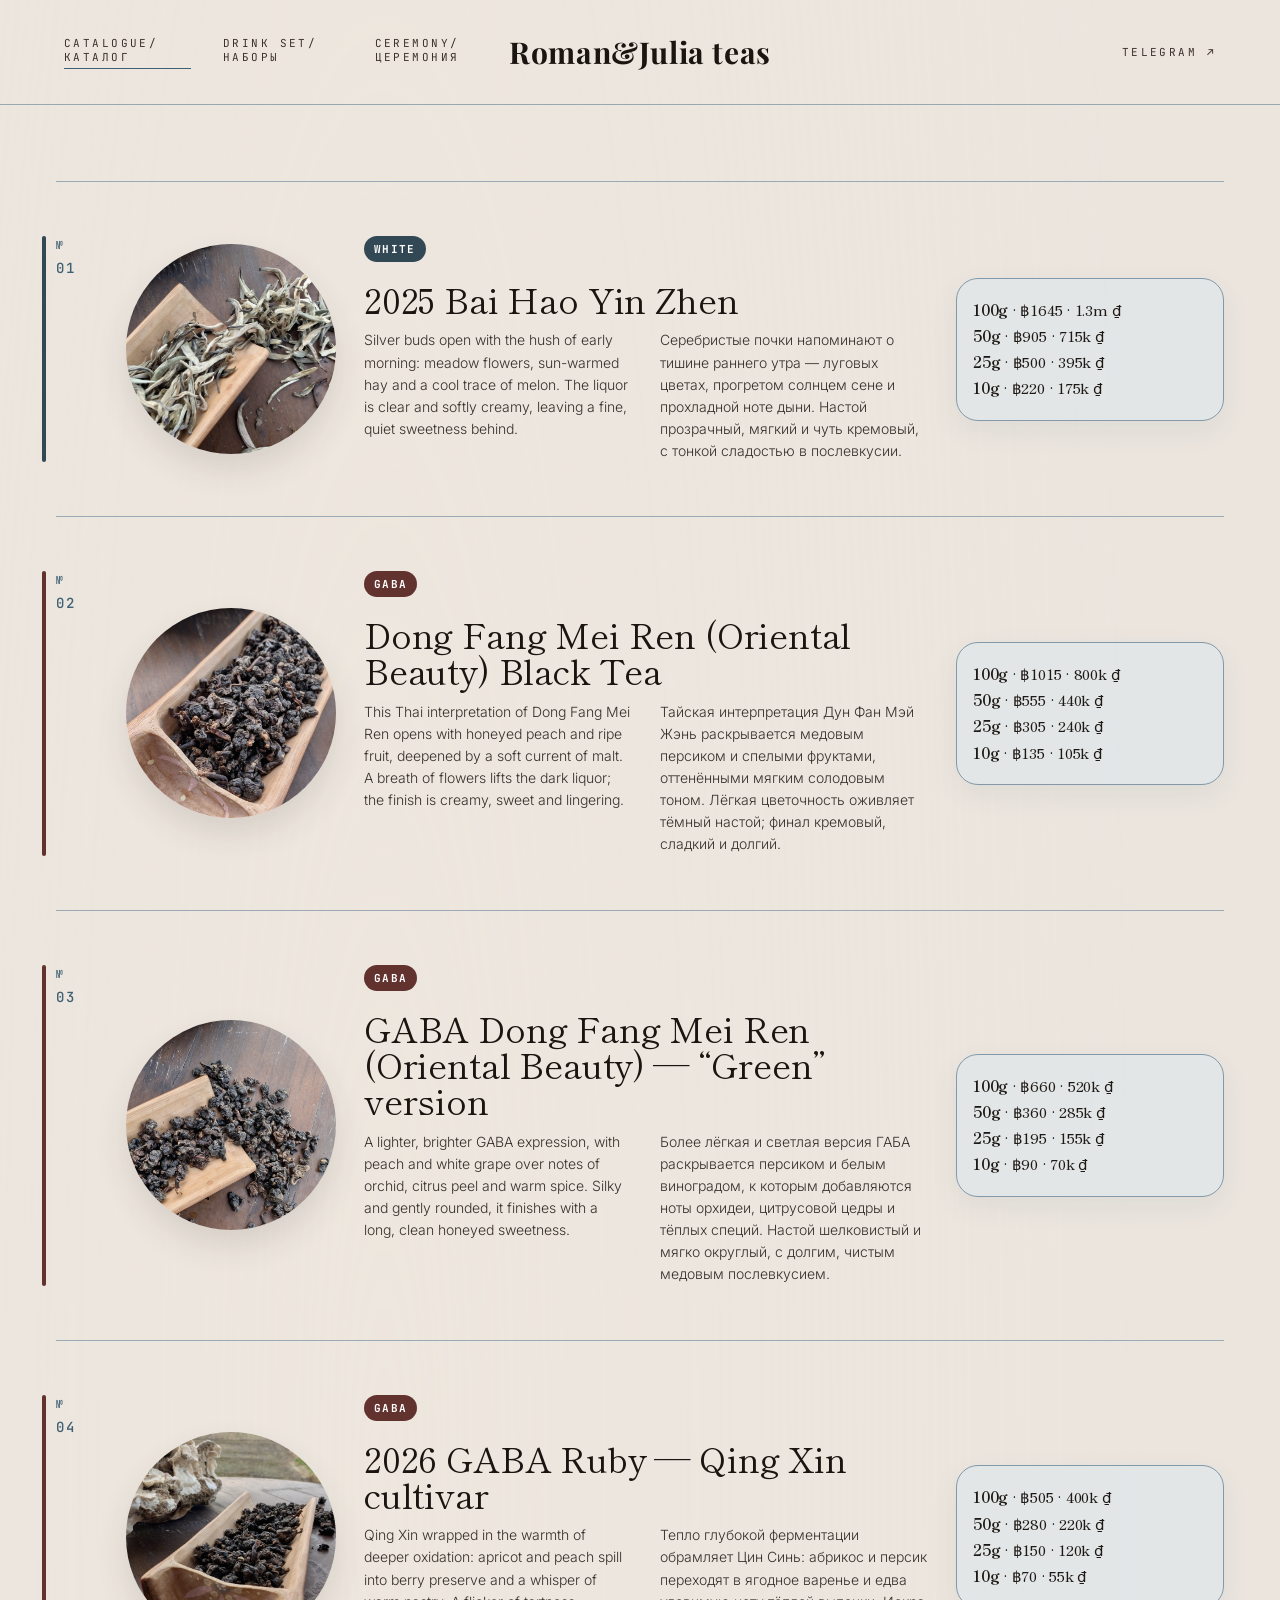
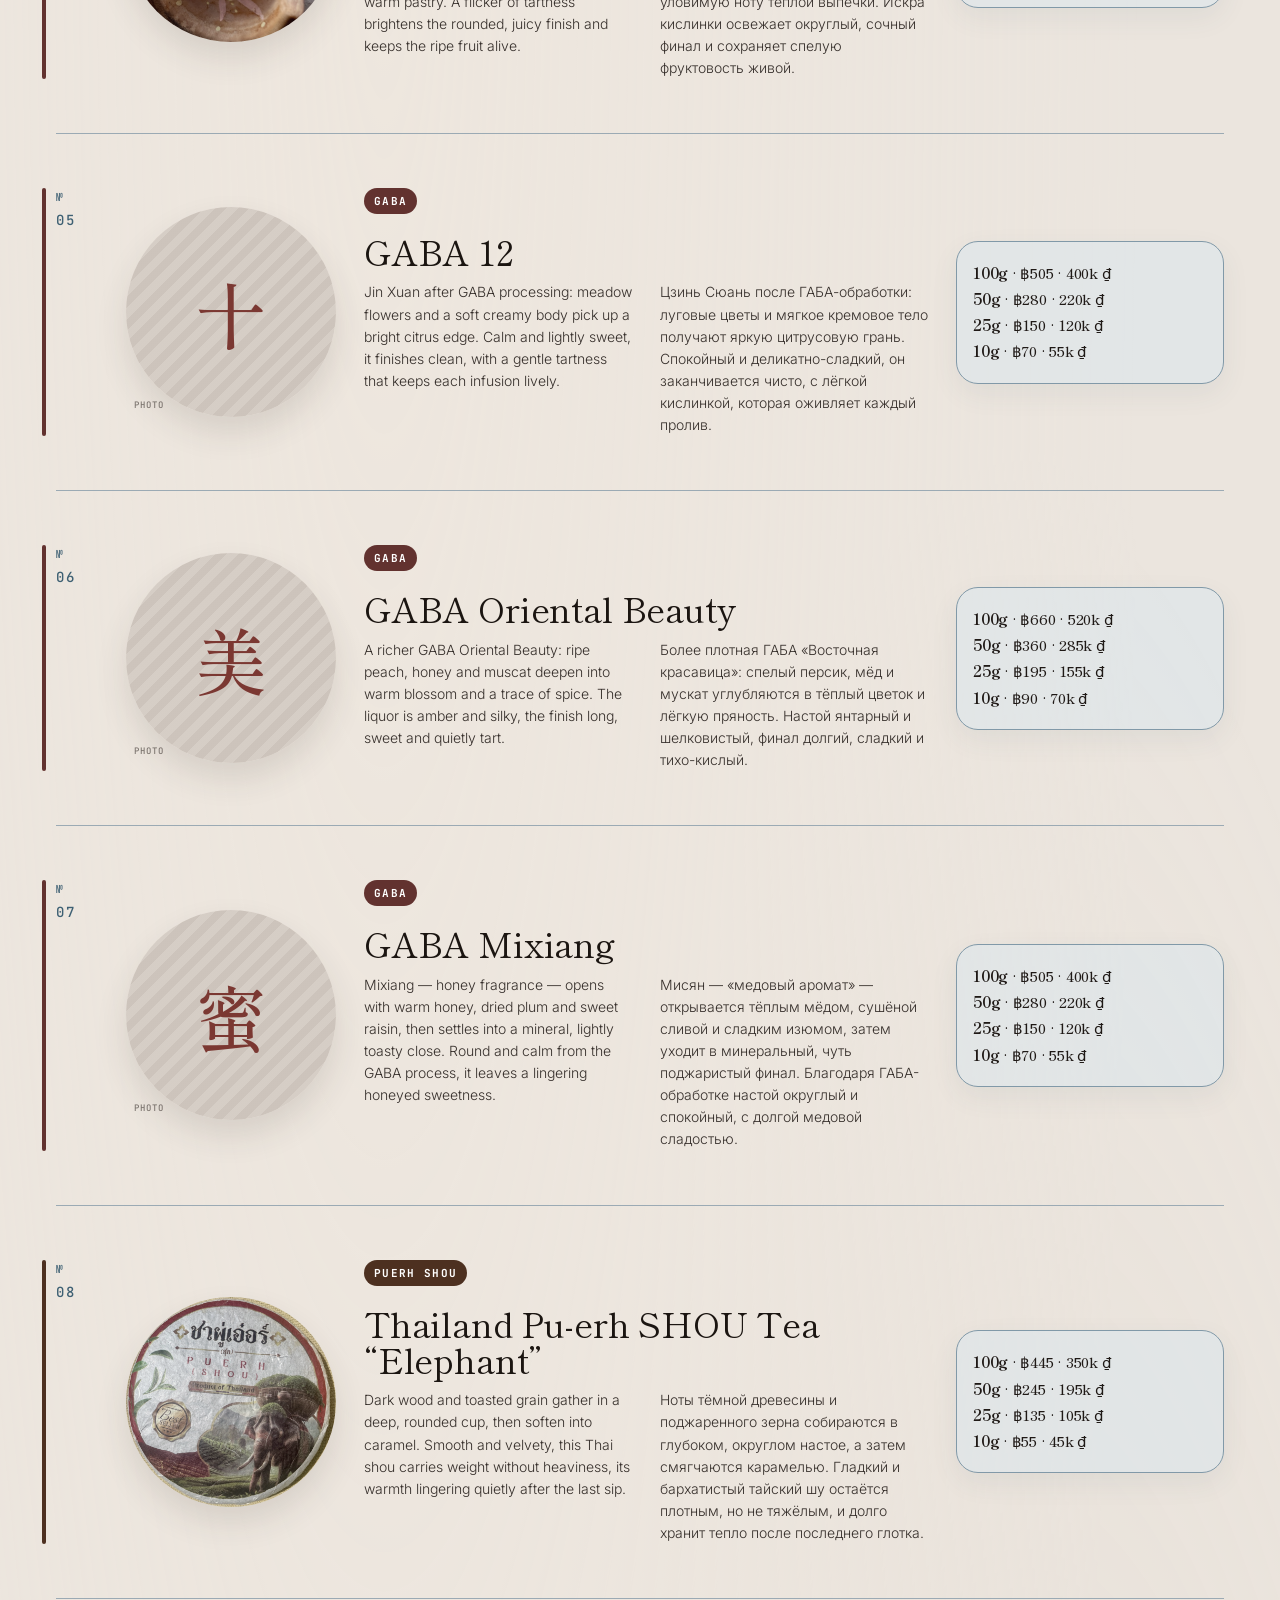
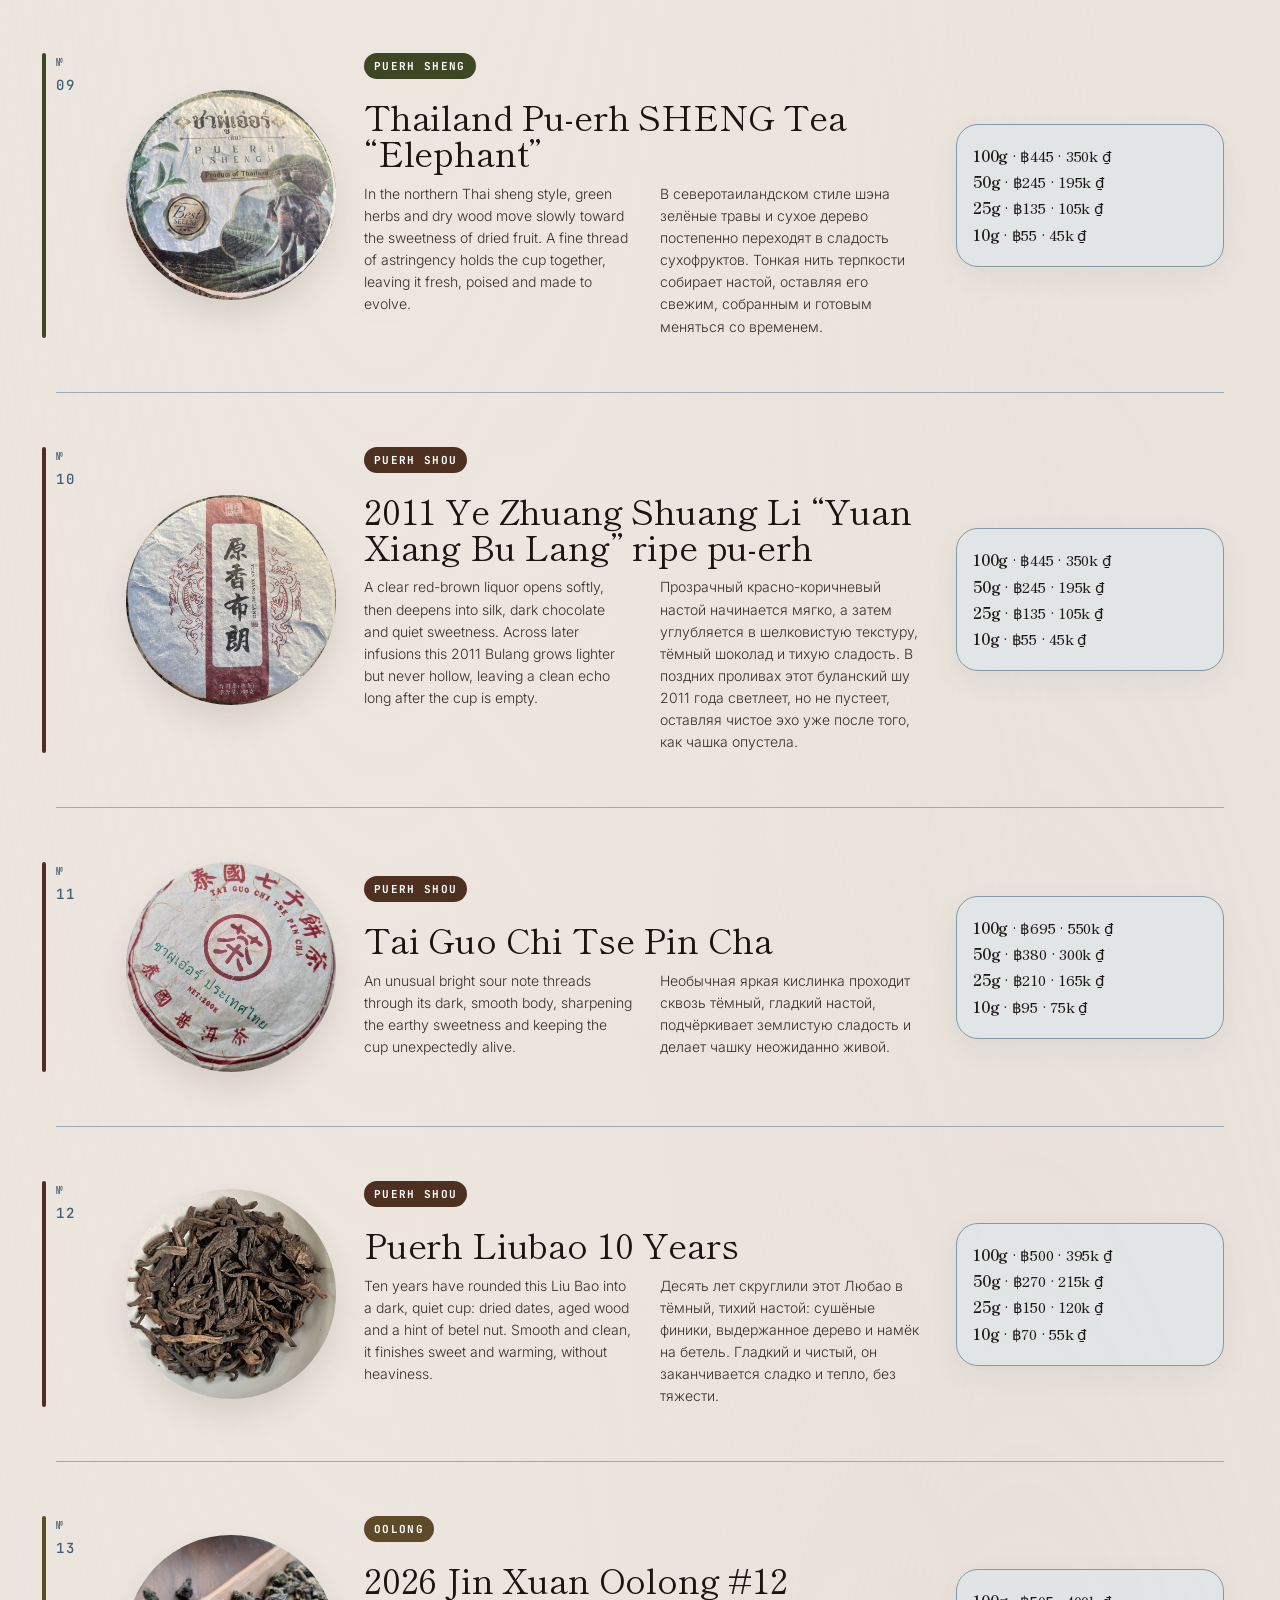
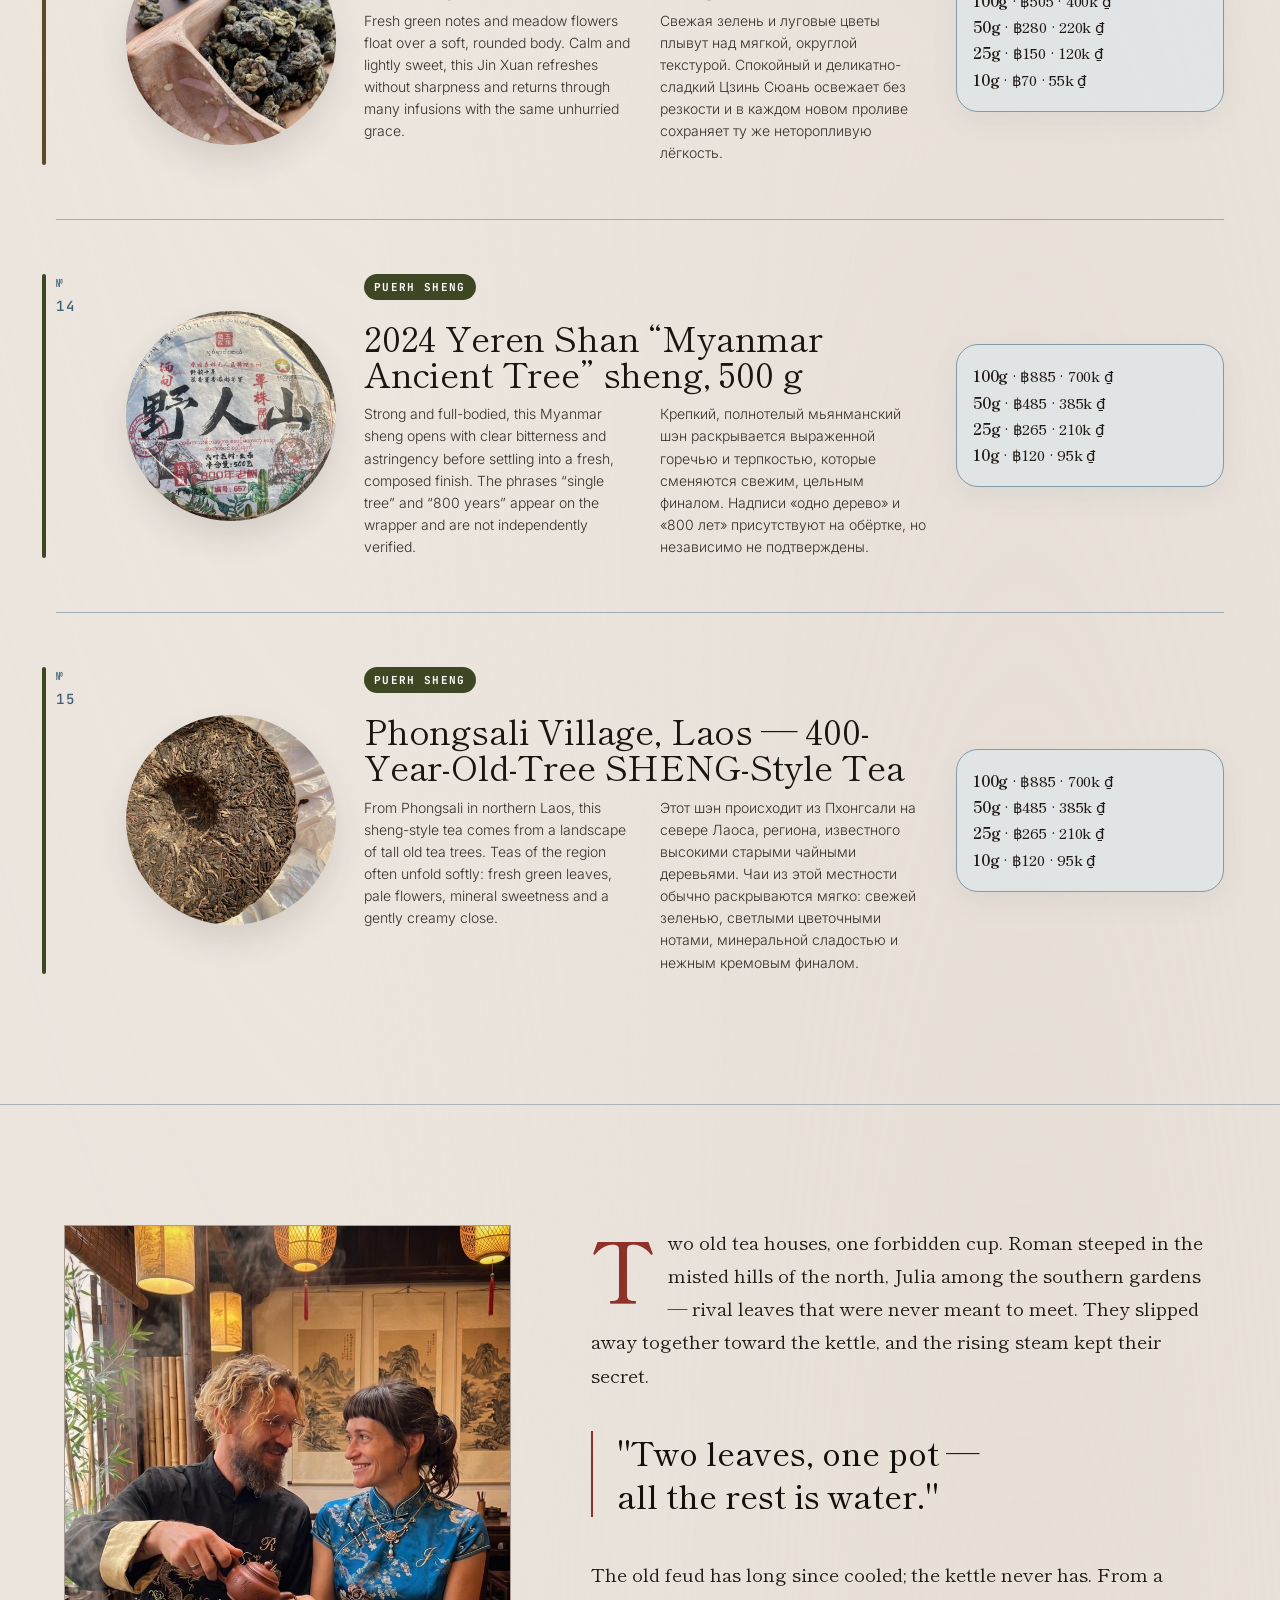
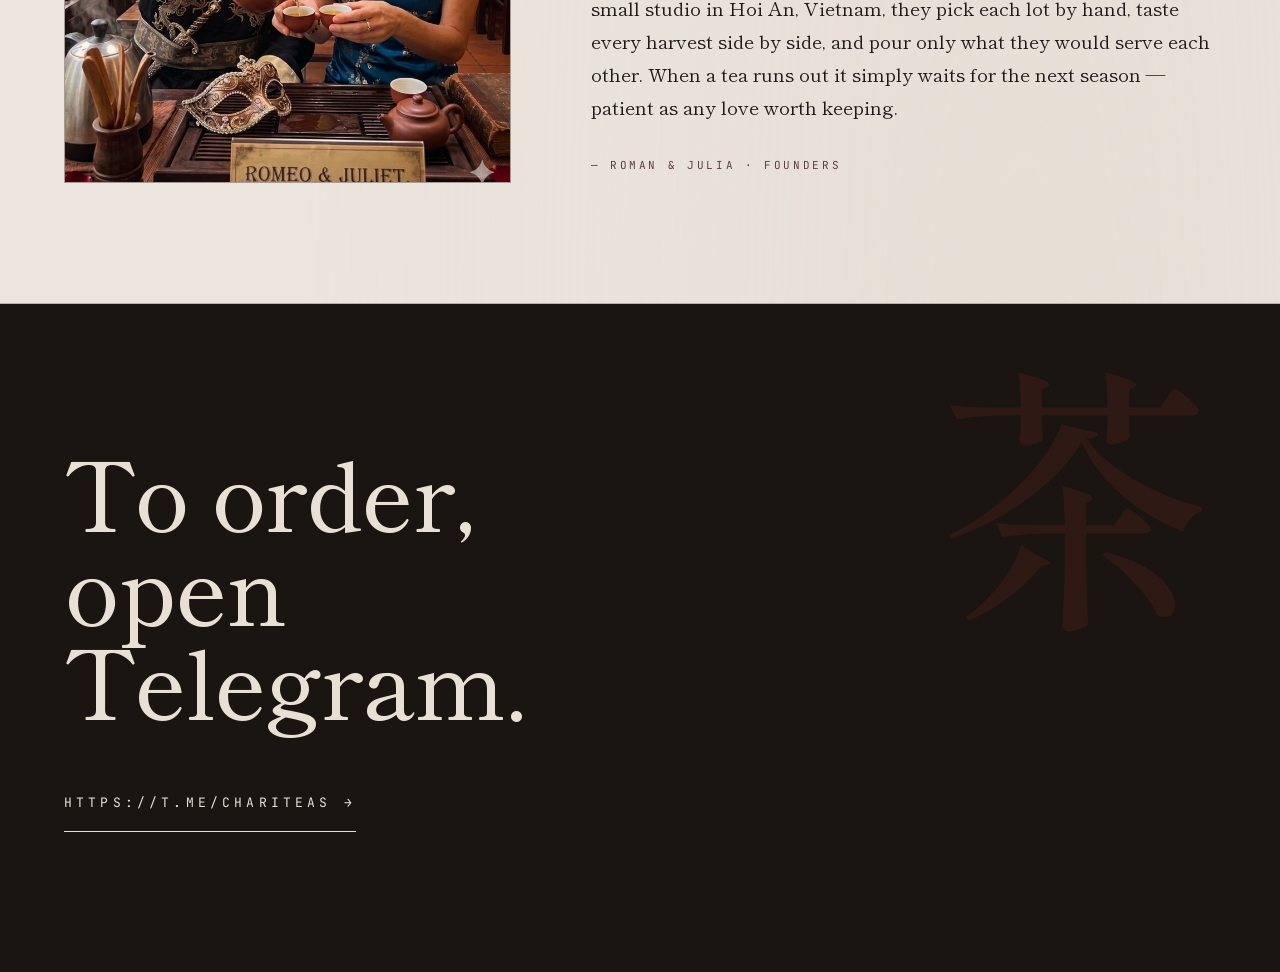
==== commit 957a2fe4: "Add 10-year Liu Bao pu-erh at ฿500/100g New catalogue position with the supplied leaf photo. Dong fo" ====
--- a/index.html
+++ b/index.html
@@ -204,8 +204,24 @@
           <div class="tea-price"><strong>100g</strong> · ฿695 · 550k ₫<br /><strong>50g</strong> · ฿380 · 300k ₫<br /><strong>25g</strong> · ฿210 · 165k ₫<br /><strong>10g</strong> · ฿95 · 75k ₫</div>
         </div>
 
+        <div class="tea" data-category="puerh-shou">
+          <div class="tea-idx"><span class="tea-idx-symbol">№</span><span class="tea-idx-number">12</span></div>
+          <img class="tea-photo" src="photos/puerh-liubao-10years.jpeg" alt="Puerh Liubao 10 Years" />
+          <div>
+            <div class="tea-name-row">
+              <div class="tea-tags" data-category="puerh-shou"><span class="tea-tag">PUERH SHOU</span></div>
+              <h3 class="tea-name">Puerh Liubao 10 Years</h3>
+            </div>
+            <p class="tea-sub">
+              <span class="draft-copy draft-copy--en" lang="en">Ten years have rounded this Liu Bao into a dark, quiet cup: dried dates, aged wood and a hint of betel nut. Smooth and clean, it finishes sweet and warming, without heaviness.</span>
+              <span class="draft-copy draft-copy--ru" lang="ru">Десять лет скруглили этот Любао в тёмный, тихий настой: сушёные финики, выдержанное дерево и намёк на бетель. Гладкий и чистый, он заканчивается сладко и тепло, без тяжести.</span>
+            </p>
+          </div>
+          <div class="tea-price"><strong>100g</strong> · ฿500 · 395k ₫<br /><strong>50g</strong> · ฿270 · 215k ₫<br /><strong>25g</strong> · ฿150 · 120k ₫<br /><strong>10g</strong> · ฿70 · 55k ₫</div>
+        </div>
+
         <div class="tea" data-category="oolong">
-          <div class="tea-idx"><span class="tea-idx-symbol">№</span><span class="tea-idx-number">12</span></div>
+          <div class="tea-idx"><span class="tea-idx-symbol">№</span><span class="tea-idx-number">13</span></div>
           <img class="tea-photo" src="photos/oolong12.jpeg" alt="2026 Jin Xuan Oolong #12" />
           <div>
             <div class="tea-name-row">
@@ -221,7 +237,7 @@
         </div>
 
         <div class="tea" data-category="puerh-sheng">
-          <div class="tea-idx"><span class="tea-idx-symbol">№</span><span class="tea-idx-number">13</span></div>
+          <div class="tea-idx"><span class="tea-idx-symbol">№</span><span class="tea-idx-number">14</span></div>
           <img class="tea-photo" src="photos/myanmar-shen.jpeg" alt="2024 Yeren Shan “Myanmar Ancient Tree” sheng, 500 g" />
           <div>
             <div class="tea-name-row">
@@ -237,7 +253,7 @@
         </div>
 
         <div class="tea" data-category="puerh-sheng">
-          <div class="tea-idx"><span class="tea-idx-symbol">№</span><span class="tea-idx-number">14</span></div>
+          <div class="tea-idx"><span class="tea-idx-symbol">№</span><span class="tea-idx-number">15</span></div>
           <img class="tea-photo" src="photos/lao-shen-puerh.jpeg" alt="Phongsali Village, Laos — 400-Year-Old-Tree SHENG-Style Tea" />
           <div>
             <div class="tea-name-row">
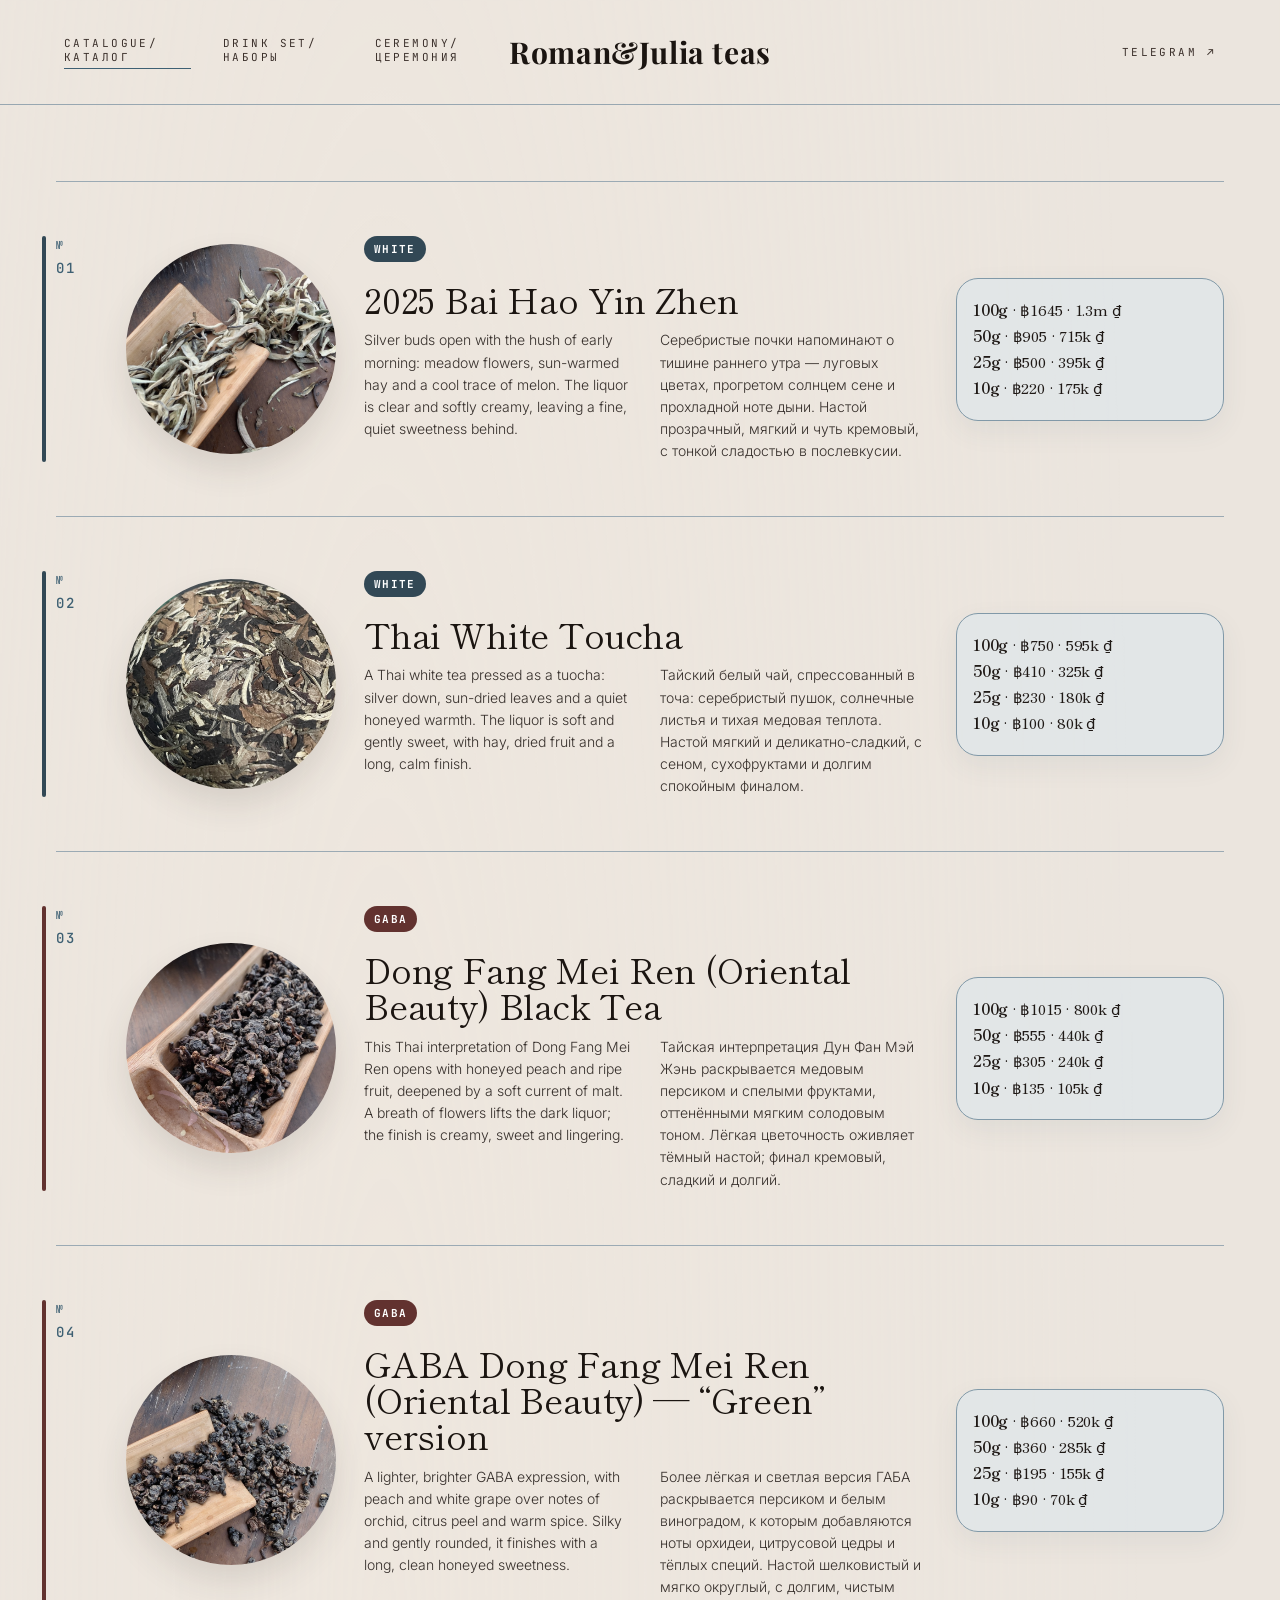
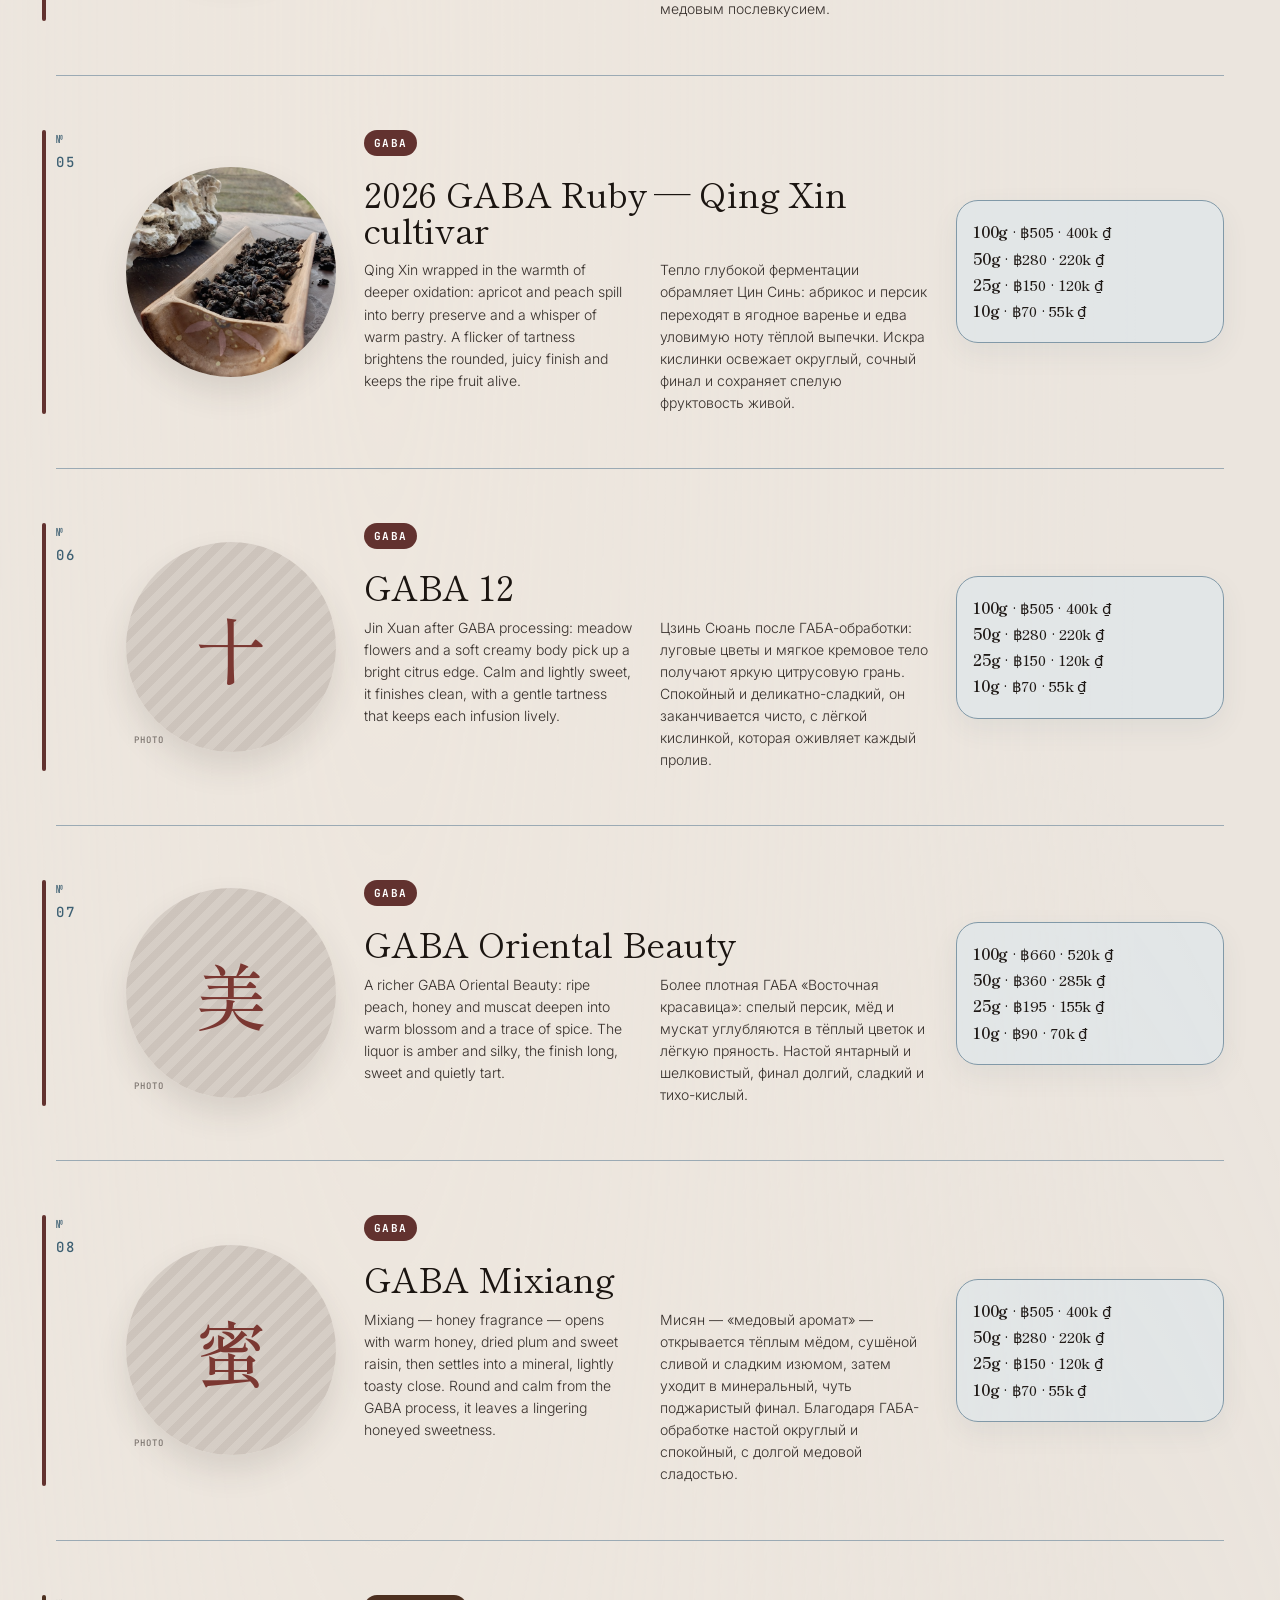
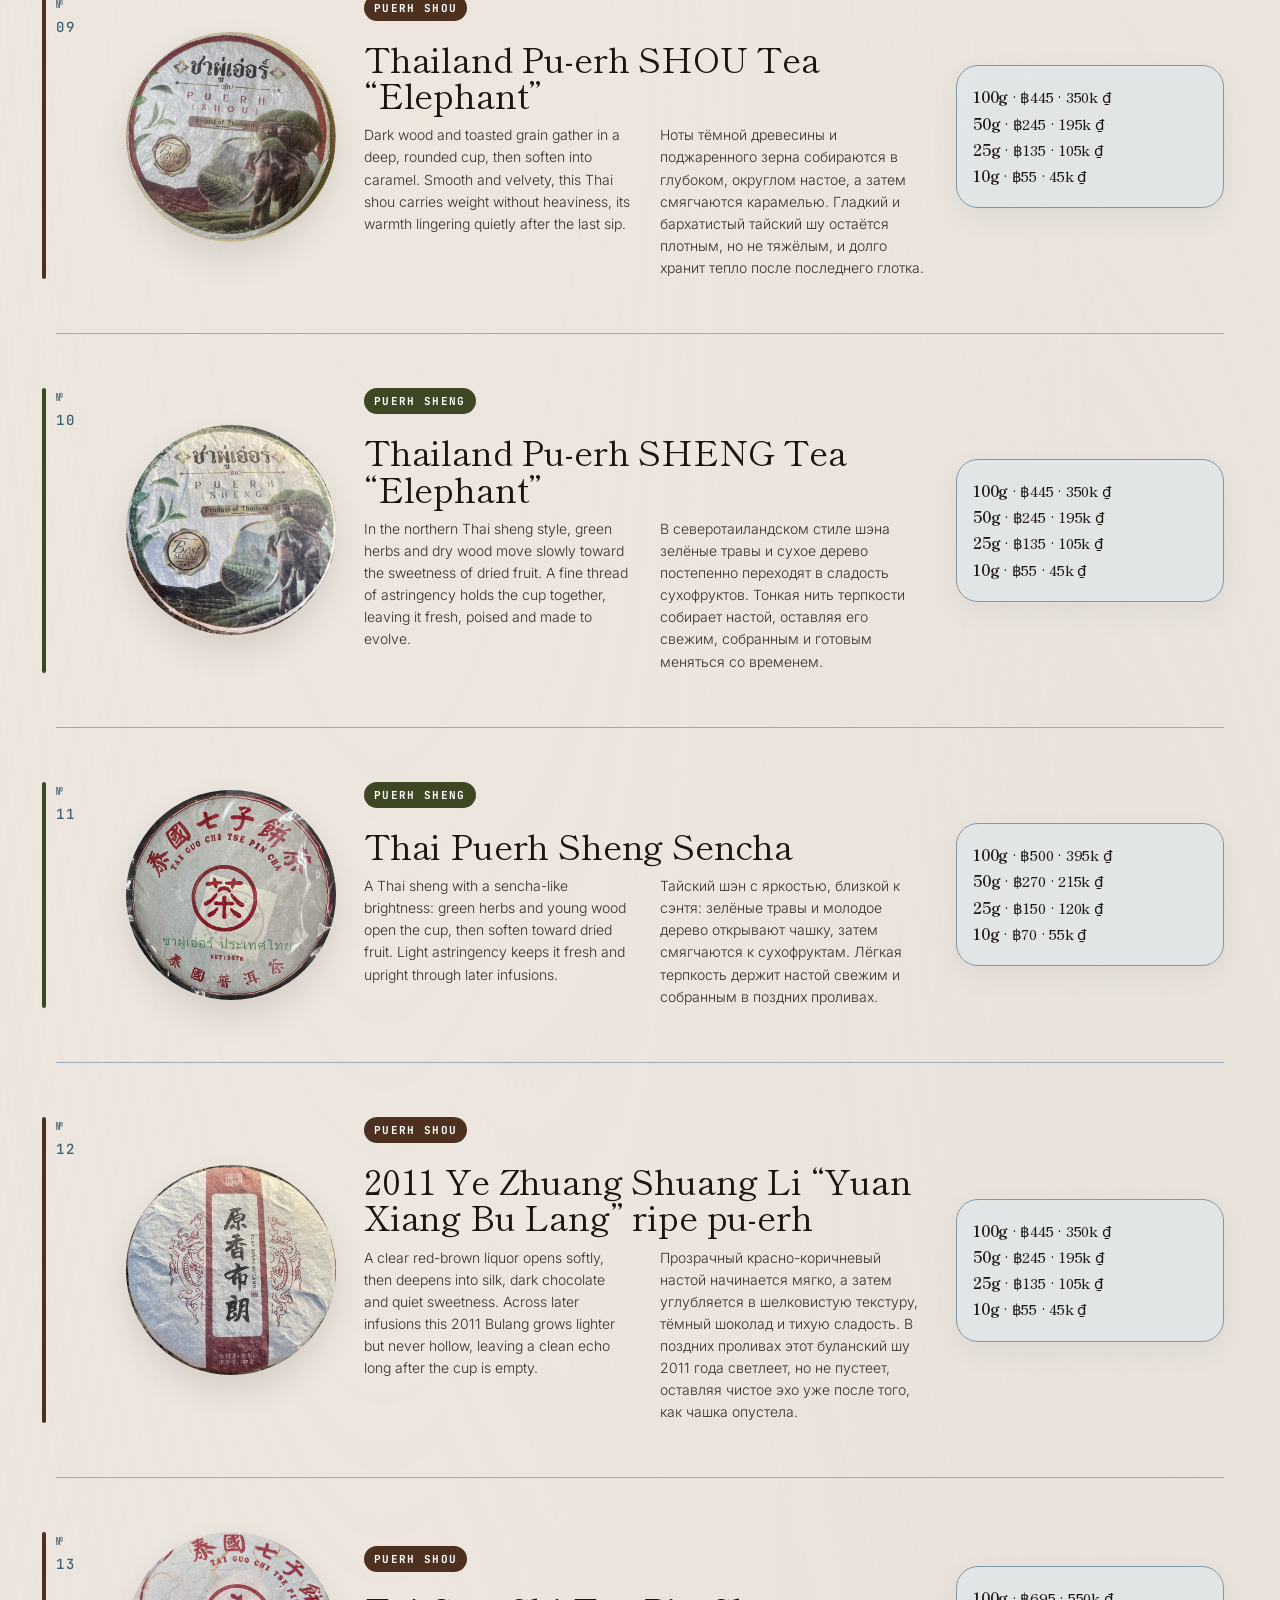
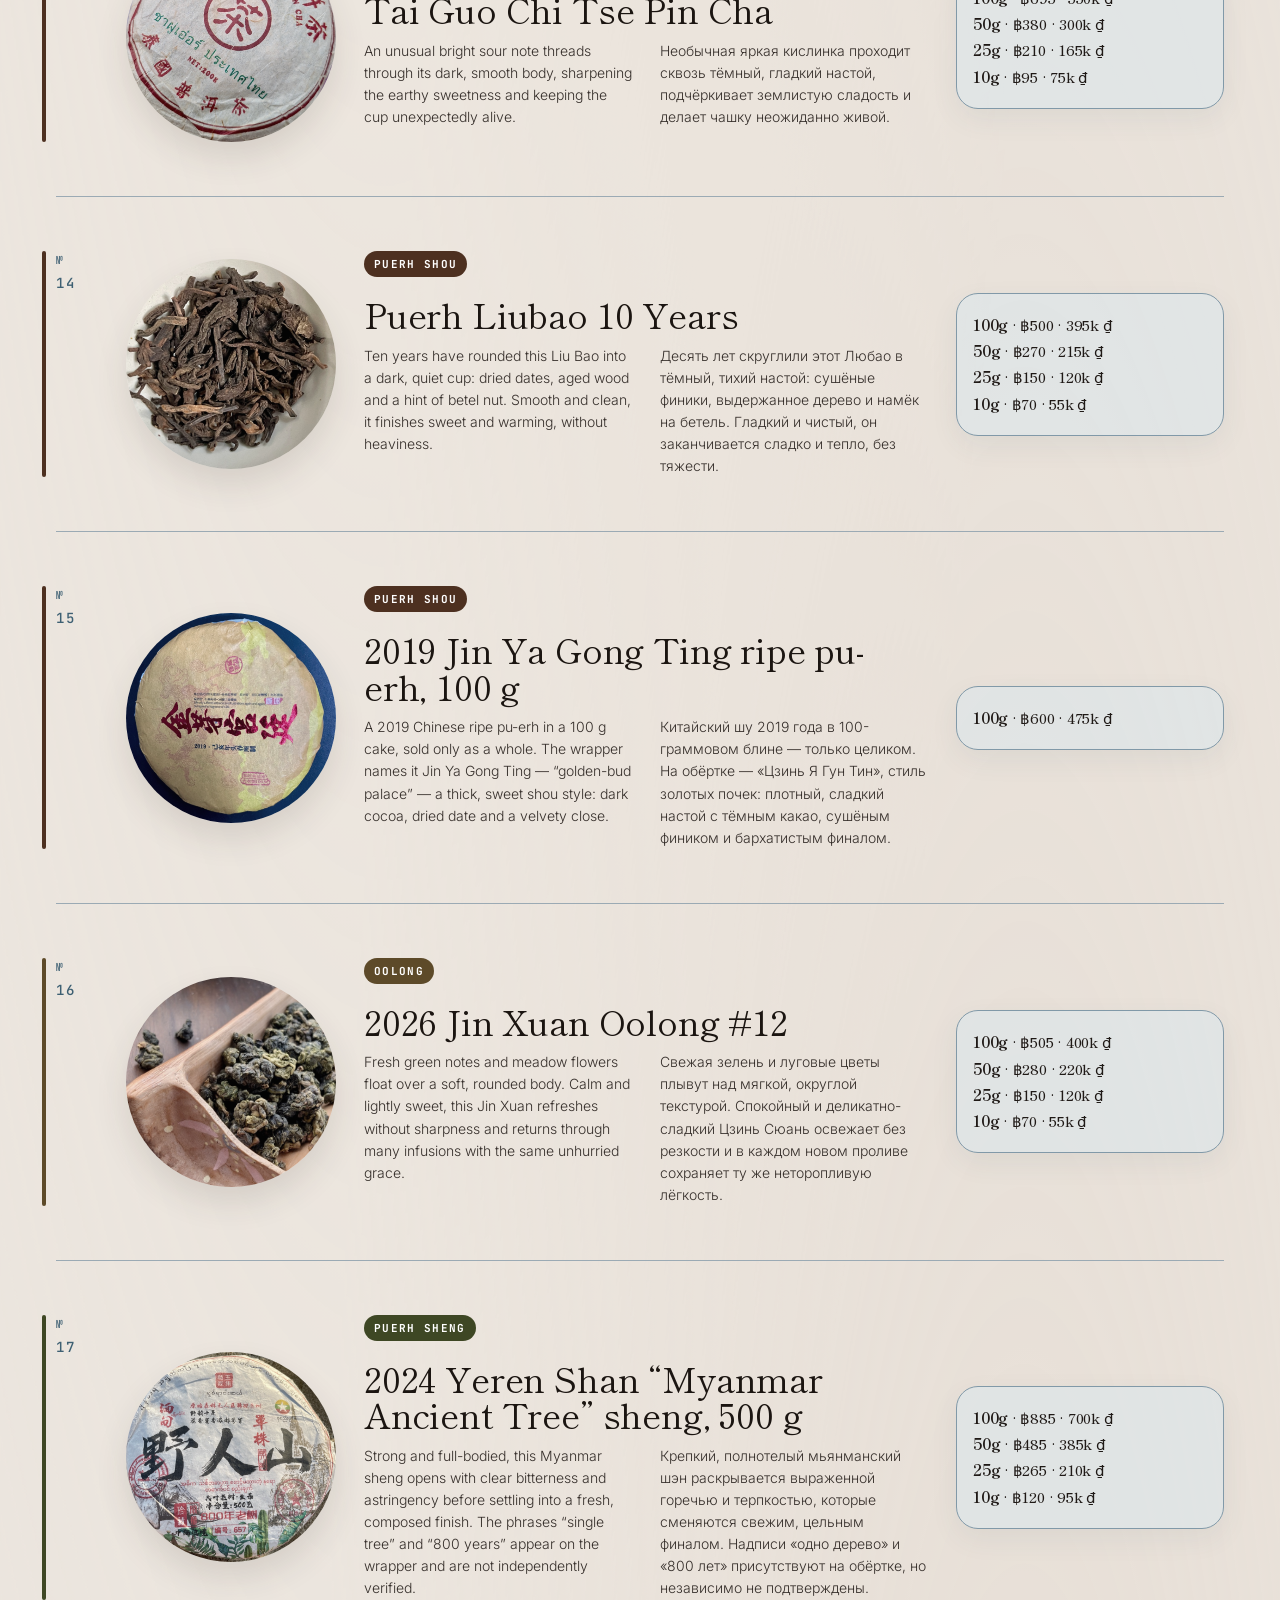
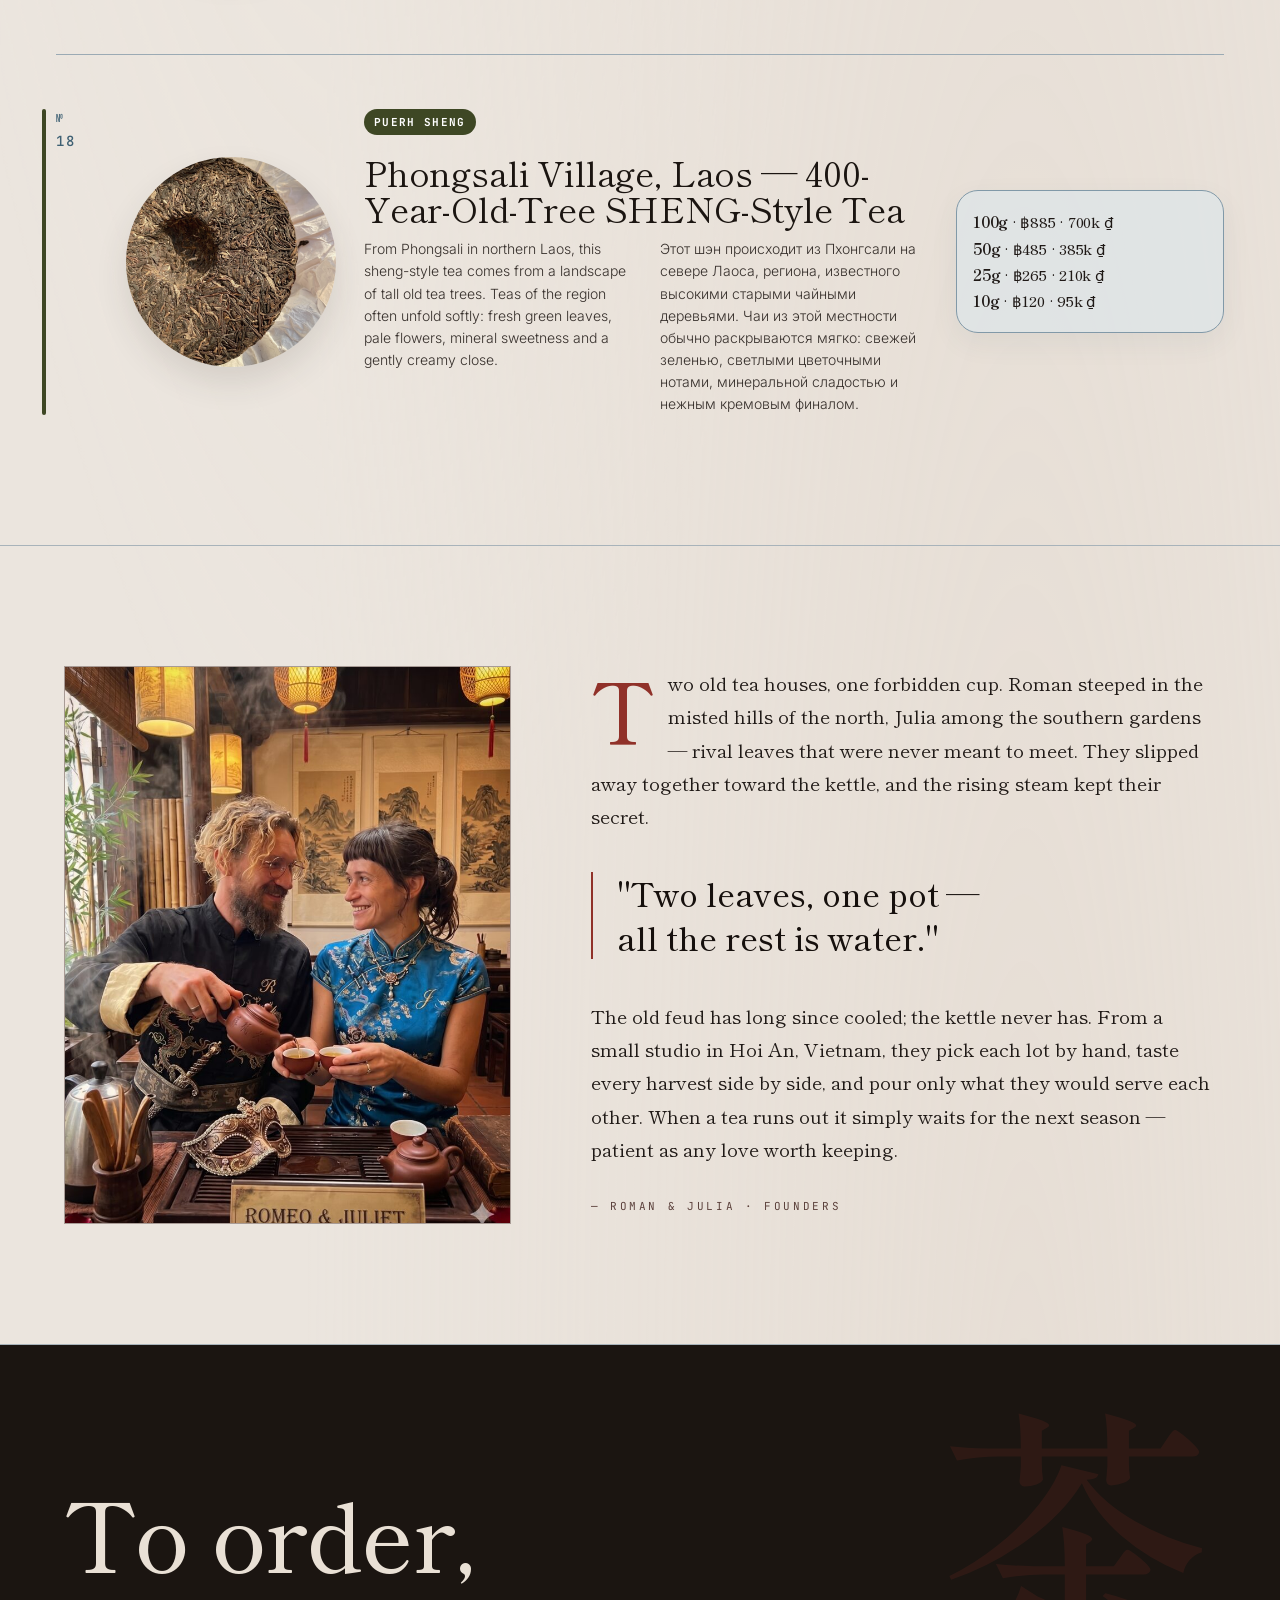
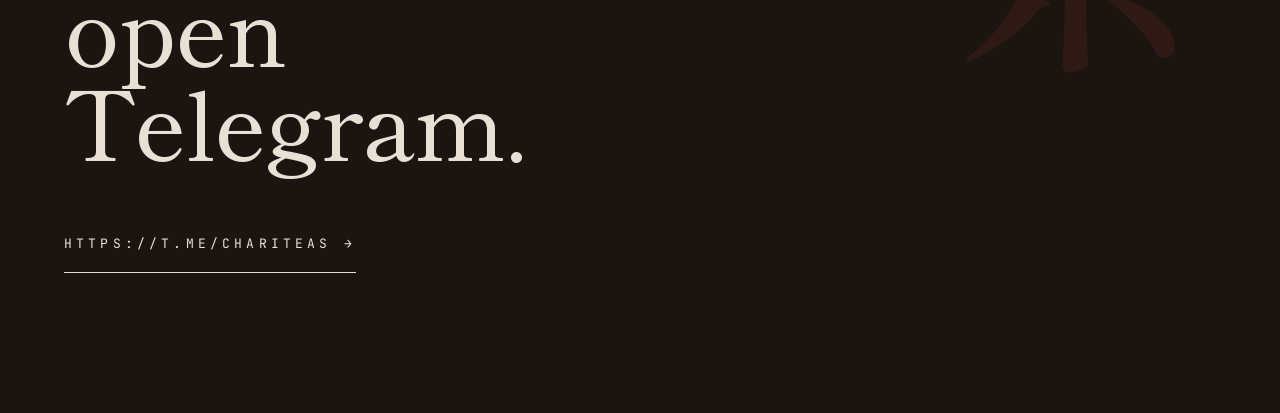
==== commit 23e643be: "Add Thai white tuocha, sheng sencha, and 2019 gong ting White tuocha at ฿750/100g and Thai sheng sen" ====
--- a/index.html
+++ b/index.html
@@ -44,8 +44,24 @@
           <div class="tea-price"><strong>100g</strong> · ฿1645 · 1.3m ₫<br /><strong>50g</strong> · ฿905 · 715k ₫<br /><strong>25g</strong> · ฿500 · 395k ₫<br /><strong>10g</strong> · ฿220 · 175k ₫</div>
         </div>
 
-        <div class="tea" data-category="gaba">
+        <div class="tea" data-category="white">
           <div class="tea-idx"><span class="tea-idx-symbol">№</span><span class="tea-idx-number">02</span></div>
+          <img class="tea-photo" src="photos/white-toucha.jpeg" alt="Thai White Toucha" />
+          <div>
+            <div class="tea-name-row">
+              <div class="tea-tags" data-category="white"><span class="tea-tag">WHITE</span></div>
+              <h3 class="tea-name">Thai White Toucha</h3>
+            </div>
+            <p class="tea-sub">
+              <span class="draft-copy draft-copy--en" lang="en">A Thai white tea pressed as a tuocha: silver down, sun-dried leaves and a quiet honeyed warmth. The liquor is soft and gently sweet, with hay, dried fruit and a long, calm finish.</span>
+              <span class="draft-copy draft-copy--ru" lang="ru">Тайский белый чай, спрессованный в точа: серебристый пушок, солнечные листья и тихая медовая теплота. Настой мягкий и деликатно-сладкий, с сеном, сухофруктами и долгим спокойным финалом.</span>
+            </p>
+          </div>
+          <div class="tea-price"><strong>100g</strong> · ฿750 · 595k ₫<br /><strong>50g</strong> · ฿410 · 325k ₫<br /><strong>25g</strong> · ฿230 · 180k ₫<br /><strong>10g</strong> · ฿100 · 80k ₫</div>
+        </div>
+
+        <div class="tea" data-category="gaba">
+          <div class="tea-idx"><span class="tea-idx-symbol">№</span><span class="tea-idx-number">03</span></div>
           <img class="tea-photo" src="photos/DMFR-black.jpeg" alt="Dong Fang Mei Ren (Oriental Beauty) Black Tea" />
           <div>
             <div class="tea-name-row">
@@ -61,7 +77,7 @@
         </div>
 
         <div class="tea" data-category="gaba">
-          <div class="tea-idx"><span class="tea-idx-symbol">№</span><span class="tea-idx-number">03</span></div>
+          <div class="tea-idx"><span class="tea-idx-symbol">№</span><span class="tea-idx-number">04</span></div>
           <img class="tea-photo" src="photos/gaba-dmfr.jpeg" alt="GABA Dong Fang Mei Ren (Oriental Beauty) — “Green” version" />
           <div>
             <div class="tea-name-row">
@@ -77,7 +93,7 @@
         </div>
 
         <div class="tea" data-category="gaba">
-          <div class="tea-idx"><span class="tea-idx-symbol">№</span><span class="tea-idx-number">04</span></div>
+          <div class="tea-idx"><span class="tea-idx-symbol">№</span><span class="tea-idx-number">05</span></div>
           <img class="tea-photo" src="photos/gaba-ruby.jpeg" alt="2026 GABA Ruby — Qing Xin cultivar" />
           <div>
             <div class="tea-name-row">
@@ -93,7 +109,7 @@
         </div>
 
         <div class="tea" data-category="gaba">
-          <div class="tea-idx"><span class="tea-idx-symbol">№</span><span class="tea-idx-number">05</span></div>
+          <div class="tea-idx"><span class="tea-idx-symbol">№</span><span class="tea-idx-number">06</span></div>
           <div class="tea-photo">十<span class="tea-photo-label">photo</span></div>
           <div>
             <div class="tea-name-row">
@@ -109,7 +125,7 @@
         </div>
 
         <div class="tea" data-category="gaba">
-          <div class="tea-idx"><span class="tea-idx-symbol">№</span><span class="tea-idx-number">06</span></div>
+          <div class="tea-idx"><span class="tea-idx-symbol">№</span><span class="tea-idx-number">07</span></div>
           <div class="tea-photo">美<span class="tea-photo-label">photo</span></div>
           <div>
             <div class="tea-name-row">
@@ -125,7 +141,7 @@
         </div>
 
         <div class="tea" data-category="gaba">
-          <div class="tea-idx"><span class="tea-idx-symbol">№</span><span class="tea-idx-number">07</span></div>
+          <div class="tea-idx"><span class="tea-idx-symbol">№</span><span class="tea-idx-number">08</span></div>
           <div class="tea-photo">蜜<span class="tea-photo-label">photo</span></div>
           <div>
             <div class="tea-name-row">
@@ -141,7 +157,7 @@
         </div>
 
         <div class="tea" data-category="puerh-shou">
-          <div class="tea-idx"><span class="tea-idx-symbol">№</span><span class="tea-idx-number">08</span></div>
+          <div class="tea-idx"><span class="tea-idx-symbol">№</span><span class="tea-idx-number">09</span></div>
           <img class="tea-photo" src="photos/puerhelephantshu02.jpeg" alt="Thailand Pu-erh SHOU Tea “Elephant”" />
           <div>
             <div class="tea-name-row">
@@ -157,7 +173,7 @@
         </div>
 
         <div class="tea" data-category="puerh-sheng">
-          <div class="tea-idx"><span class="tea-idx-symbol">№</span><span class="tea-idx-number">09</span></div>
+          <div class="tea-idx"><span class="tea-idx-symbol">№</span><span class="tea-idx-number">10</span></div>
           <img class="tea-photo" src="photos/elephan-thai-shen.jpeg" alt="Thailand Pu-erh SHENG Tea “Elephant”" />
           <div>
             <div class="tea-name-row">
@@ -172,8 +188,24 @@
           <div class="tea-price"><strong>100g</strong> · ฿445 · 350k ₫<br /><strong>50g</strong> · ฿245 · 195k ₫<br /><strong>25g</strong> · ฿135 · 105k ₫<br /><strong>10g</strong> · ฿55 · 45k ₫</div>
         </div>
 
-        <div class="tea" data-category="puerh-shou">
-          <div class="tea-idx"><span class="tea-idx-symbol">№</span><span class="tea-idx-number">10</span></div>
+        <div class="tea" data-category="puerh-sheng">
+          <div class="tea-idx"><span class="tea-idx-symbol">№</span><span class="tea-idx-number">11</span></div>
+          <img class="tea-photo" src="photos/thai-shen-sencha.jpeg" alt="Thai Puerh Sheng Sencha" />
+          <div>
+            <div class="tea-name-row">
+              <div class="tea-tags" data-category="puerh-sheng"><span class="tea-tag">PUERH SHENG</span></div>
+              <h3 class="tea-name">Thai Puerh Sheng Sencha</h3>
+            </div>
+            <p class="tea-sub">
+              <span class="draft-copy draft-copy--en" lang="en">A Thai sheng with a sencha-like brightness: green herbs and young wood open the cup, then soften toward dried fruit. Light astringency keeps it fresh and upright through later infusions.</span>
+              <span class="draft-copy draft-copy--ru" lang="ru">Тайский шэн с яркостью, близкой к сэнтя: зелёные травы и молодое дерево открывают чашку, затем смягчаются к сухофруктам. Лёгкая терпкость держит настой свежим и собранным в поздних проливах.</span>
+            </p>
+          </div>
+          <div class="tea-price"><strong>100g</strong> · ฿500 · 395k ₫<br /><strong>50g</strong> · ฿270 · 215k ₫<br /><strong>25g</strong> · ฿150 · 120k ₫<br /><strong>10g</strong> · ฿70 · 55k ₫</div>
+        </div>
+
+        <div class="tea" data-category="puerh-shou">
+          <div class="tea-idx"><span class="tea-idx-symbol">№</span><span class="tea-idx-number">12</span></div>
           <img class="tea-photo" src="photos/yuanxian.jpeg" alt="2011 Ye Zhuang Shuang Li “Yuan Xiang Bu Lang” ripe pu-erh" />
           <div>
             <div class="tea-name-row">
@@ -189,7 +221,7 @@
         </div>
 
         <div class="tea" data-category="puerh-shou">
-          <div class="tea-idx"><span class="tea-idx-symbol">№</span><span class="tea-idx-number">11</span></div>
+          <div class="tea-idx"><span class="tea-idx-symbol">№</span><span class="tea-idx-number">13</span></div>
           <img class="tea-photo" src="photos/pincha.jpeg" alt="Tai Guo Chi Tse Pin Cha" />
           <div>
             <div class="tea-name-row">
@@ -205,7 +237,7 @@
         </div>
 
         <div class="tea" data-category="puerh-shou">
-          <div class="tea-idx"><span class="tea-idx-symbol">№</span><span class="tea-idx-number">12</span></div>
+          <div class="tea-idx"><span class="tea-idx-symbol">№</span><span class="tea-idx-number">14</span></div>
           <img class="tea-photo" src="photos/puerh-liubao-10years.jpeg" alt="Puerh Liubao 10 Years" />
           <div>
             <div class="tea-name-row">
@@ -220,8 +252,24 @@
           <div class="tea-price"><strong>100g</strong> · ฿500 · 395k ₫<br /><strong>50g</strong> · ฿270 · 215k ₫<br /><strong>25g</strong> · ฿150 · 120k ₫<br /><strong>10g</strong> · ฿70 · 55k ₫</div>
         </div>
 
+        <div class="tea" data-category="puerh-shou">
+          <div class="tea-idx"><span class="tea-idx-symbol">№</span><span class="tea-idx-number">15</span></div>
+          <img class="tea-photo" src="photos/puerh-100g-2019.jpeg" alt="2019 Jin Ya Gong Ting ripe pu-erh, 100 g" />
+          <div>
+            <div class="tea-name-row">
+              <div class="tea-tags" data-category="puerh-shou"><span class="tea-tag">PUERH SHOU</span></div>
+              <h3 class="tea-name">2019 Jin Ya Gong Ting ripe pu-erh, 100 g</h3>
+            </div>
+            <p class="tea-sub">
+              <span class="draft-copy draft-copy--en" lang="en">A 2019 Chinese ripe pu-erh in a 100 g cake, sold only as a whole. The wrapper names it Jin Ya Gong Ting — “golden-bud palace” — a thick, sweet shou style: dark cocoa, dried date and a velvety close.</span>
+              <span class="draft-copy draft-copy--ru" lang="ru">Китайский шу 2019 года в 100-граммовом блине — только целиком. На обёртке — «Цзинь Я Гун Тин», стиль золотых почек: плотный, сладкий настой с тёмным какао, сушёным фиником и бархатистым финалом.</span>
+            </p>
+          </div>
+          <div class="tea-price"><strong>100g</strong> · ฿600 · 475k ₫</div>
+        </div>
+
         <div class="tea" data-category="oolong">
-          <div class="tea-idx"><span class="tea-idx-symbol">№</span><span class="tea-idx-number">13</span></div>
+          <div class="tea-idx"><span class="tea-idx-symbol">№</span><span class="tea-idx-number">16</span></div>
           <img class="tea-photo" src="photos/oolong12.jpeg" alt="2026 Jin Xuan Oolong #12" />
           <div>
             <div class="tea-name-row">
@@ -237,7 +285,7 @@
         </div>
 
         <div class="tea" data-category="puerh-sheng">
-          <div class="tea-idx"><span class="tea-idx-symbol">№</span><span class="tea-idx-number">14</span></div>
+          <div class="tea-idx"><span class="tea-idx-symbol">№</span><span class="tea-idx-number">17</span></div>
           <img class="tea-photo" src="photos/myanmar-shen.jpeg" alt="2024 Yeren Shan “Myanmar Ancient Tree” sheng, 500 g" />
           <div>
             <div class="tea-name-row">
@@ -253,7 +301,7 @@
         </div>
 
         <div class="tea" data-category="puerh-sheng">
-          <div class="tea-idx"><span class="tea-idx-symbol">№</span><span class="tea-idx-number">15</span></div>
+          <div class="tea-idx"><span class="tea-idx-symbol">№</span><span class="tea-idx-number">18</span></div>
           <img class="tea-photo" src="photos/lao-shen-puerh.jpeg" alt="Phongsali Village, Laos — 400-Year-Old-Tree SHENG-Style Tea" />
           <div>
             <div class="tea-name-row">
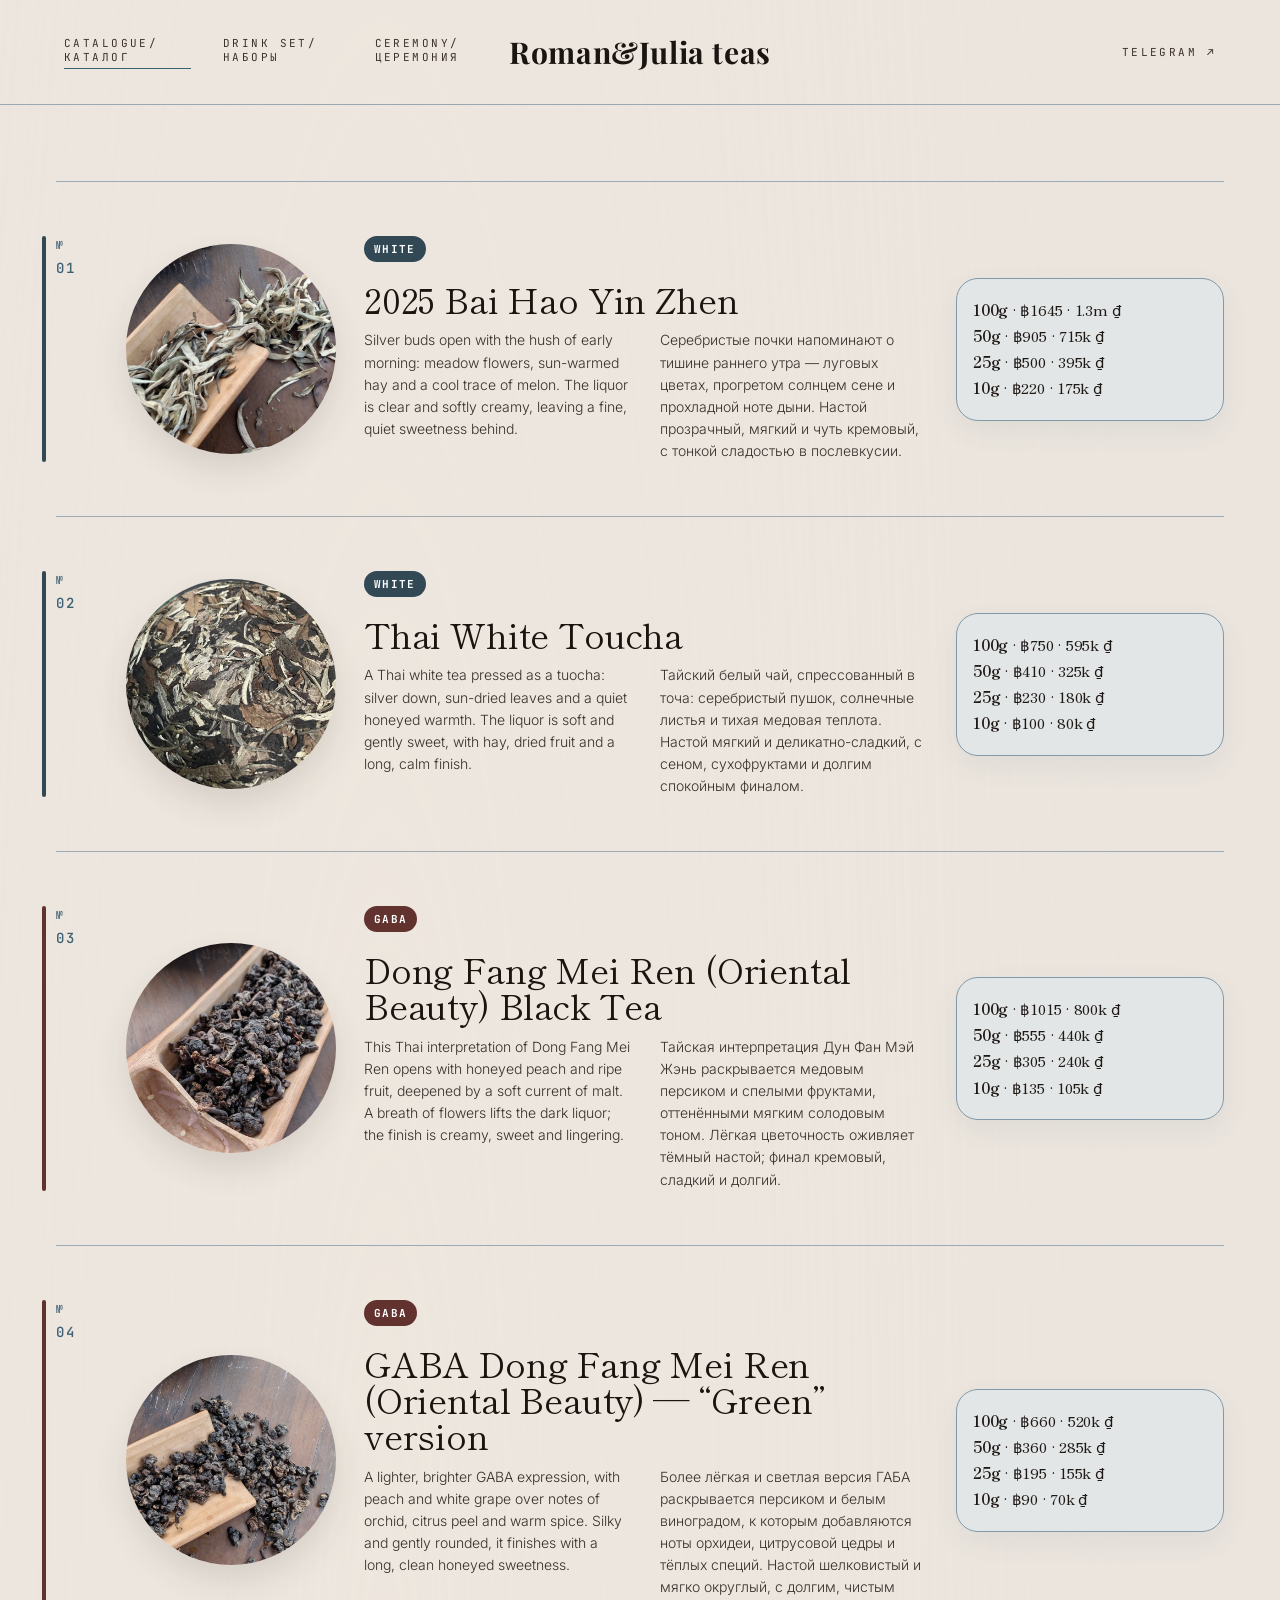
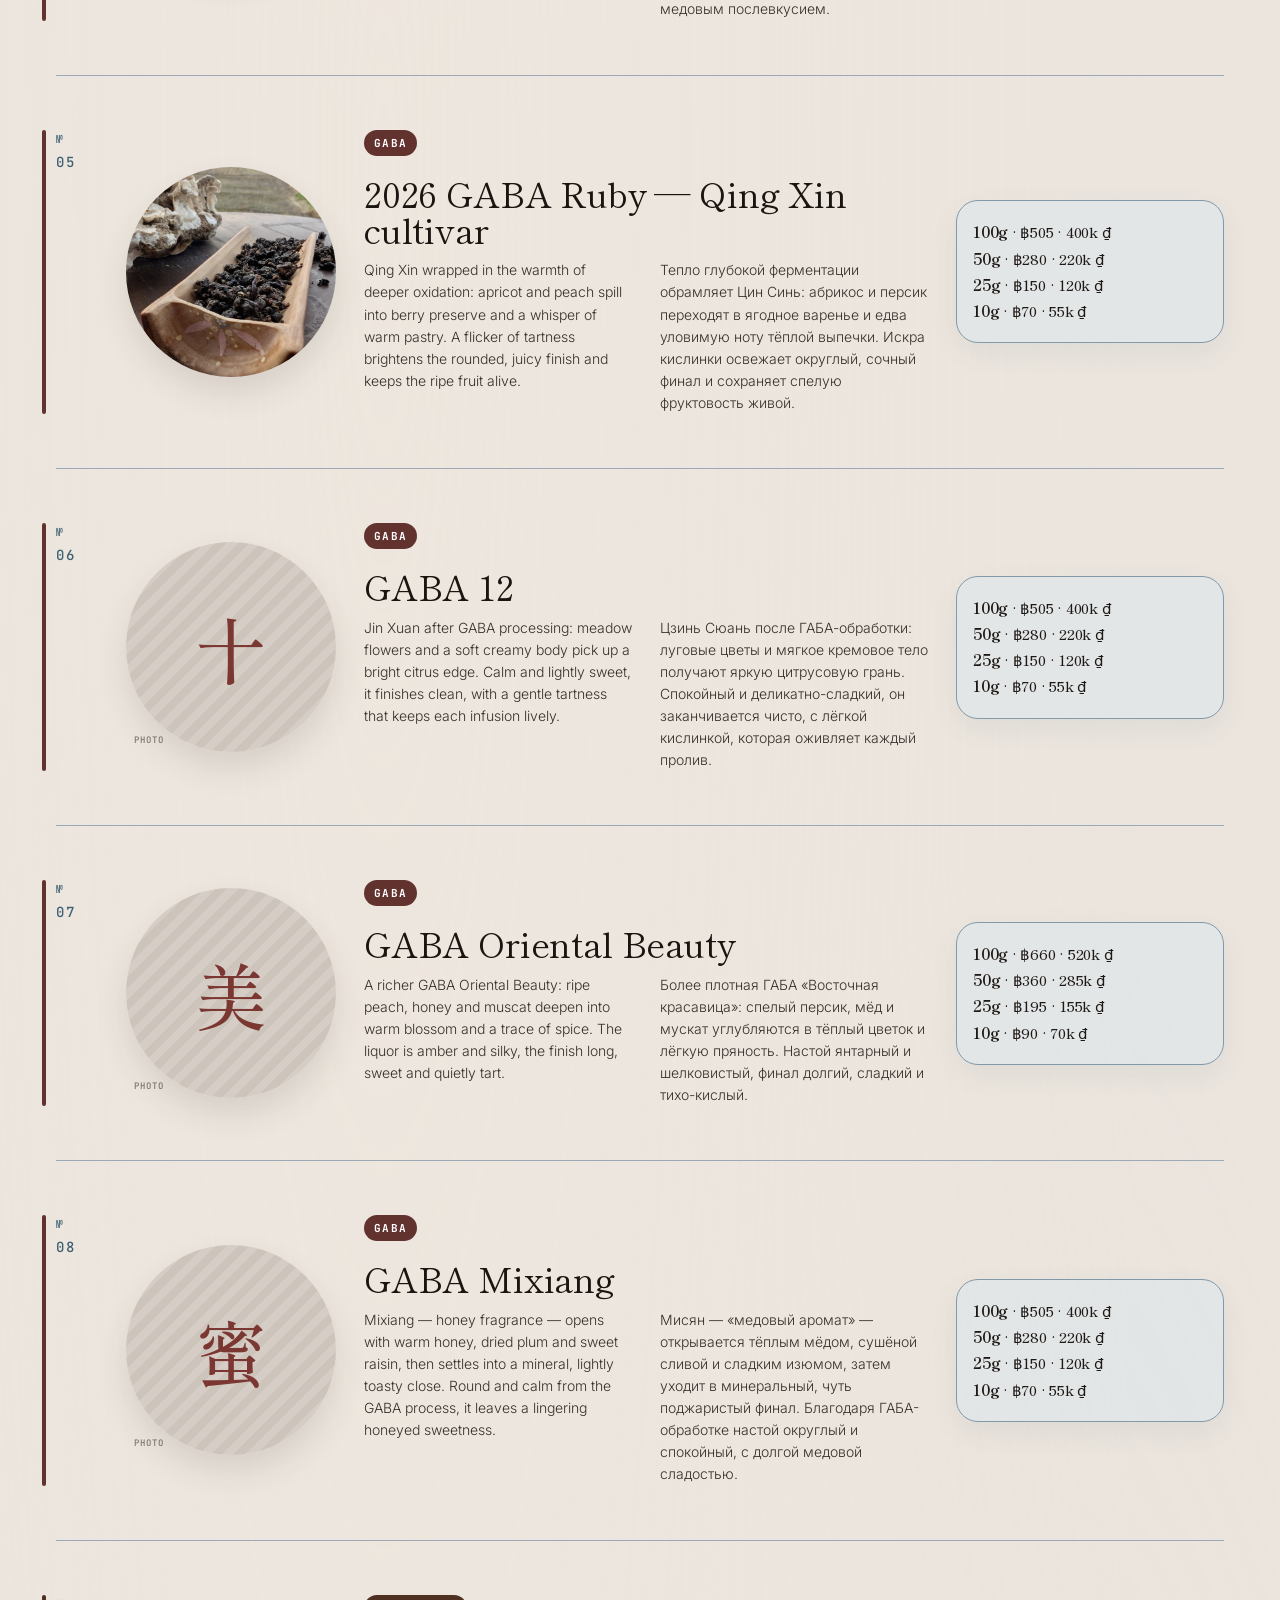
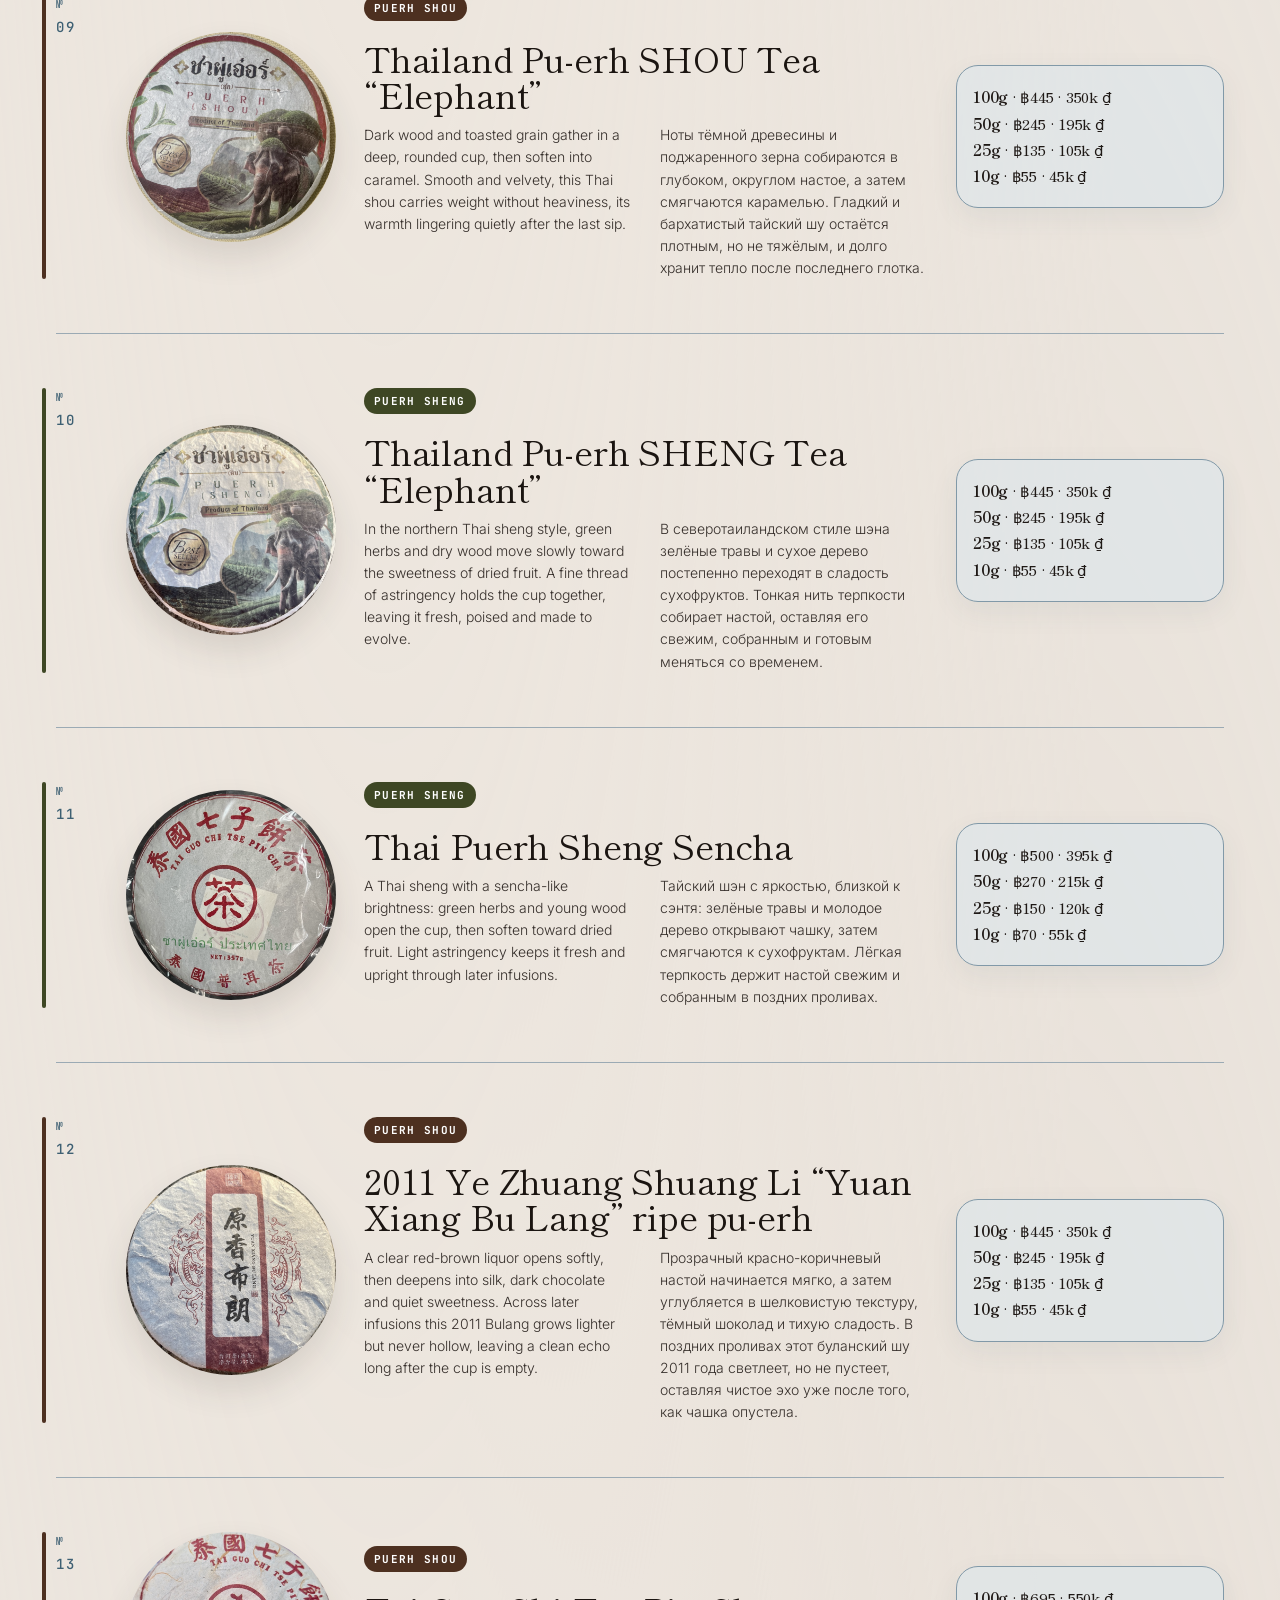
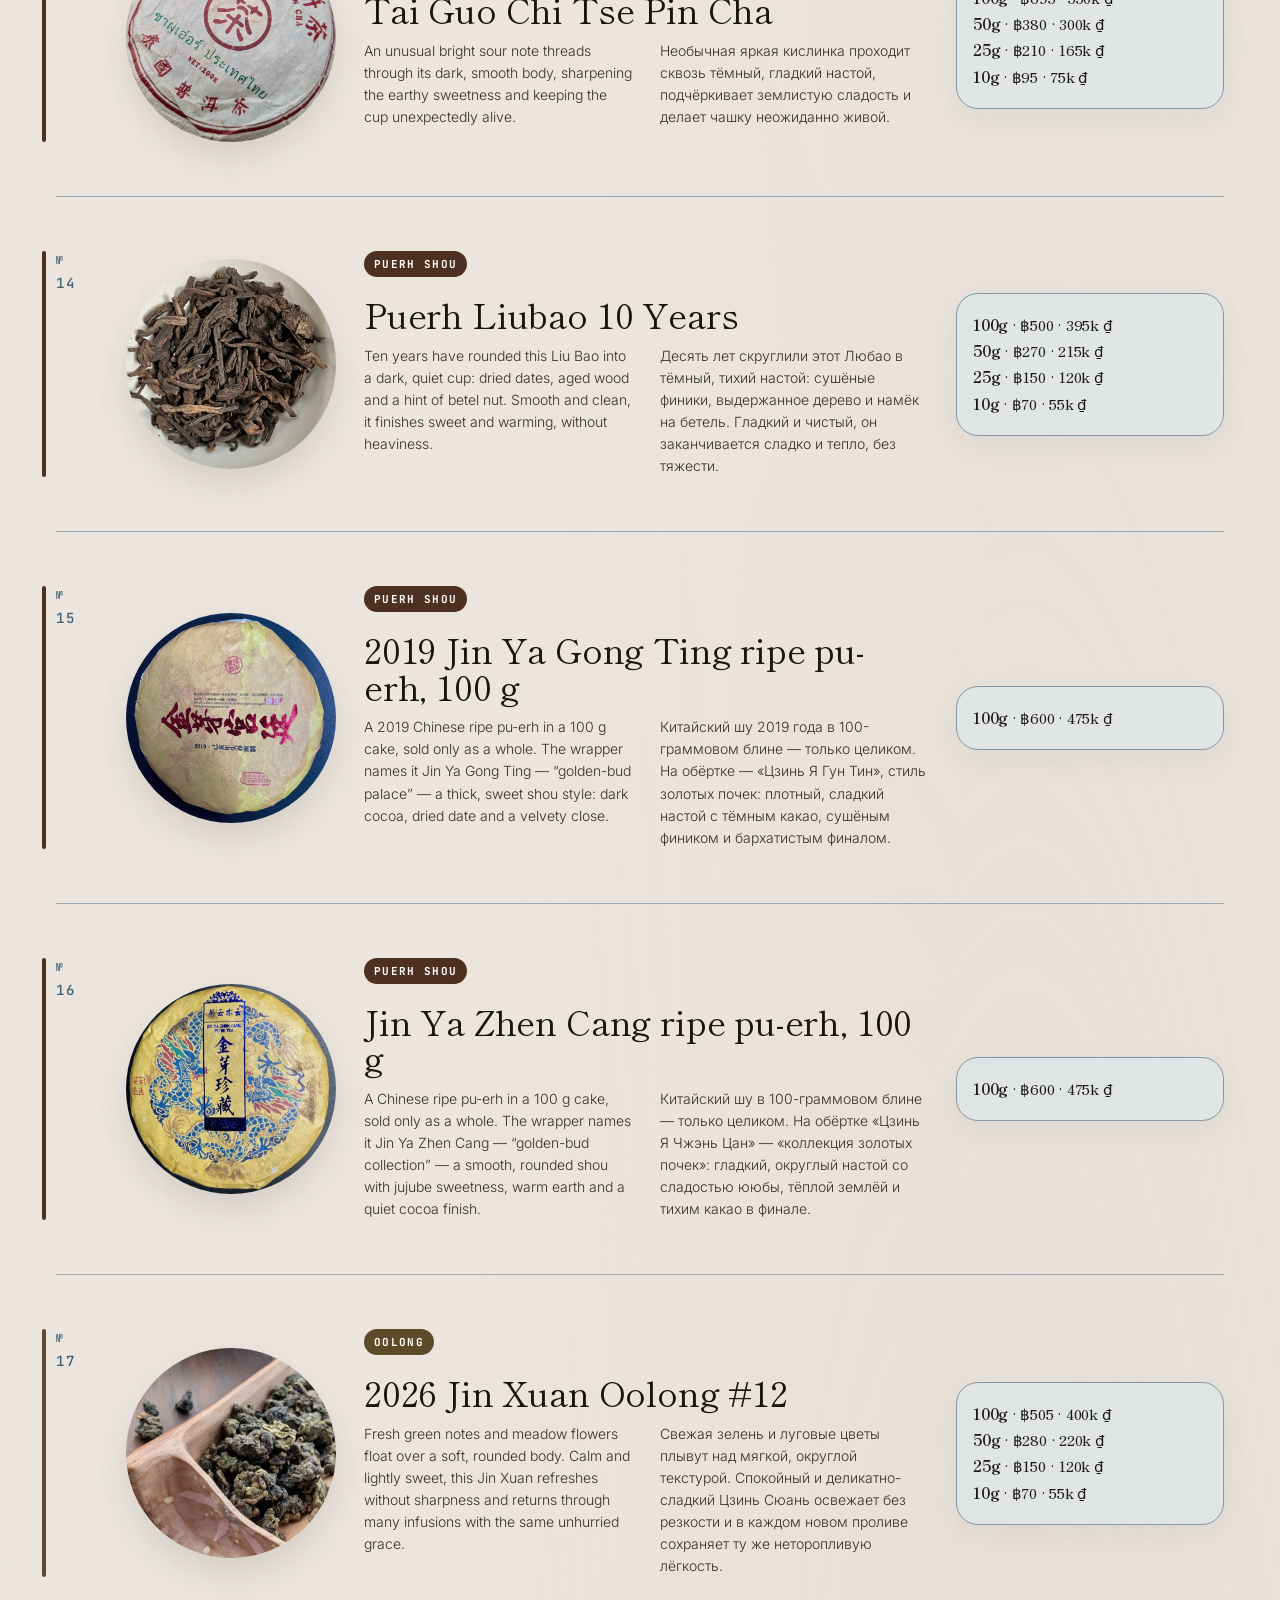
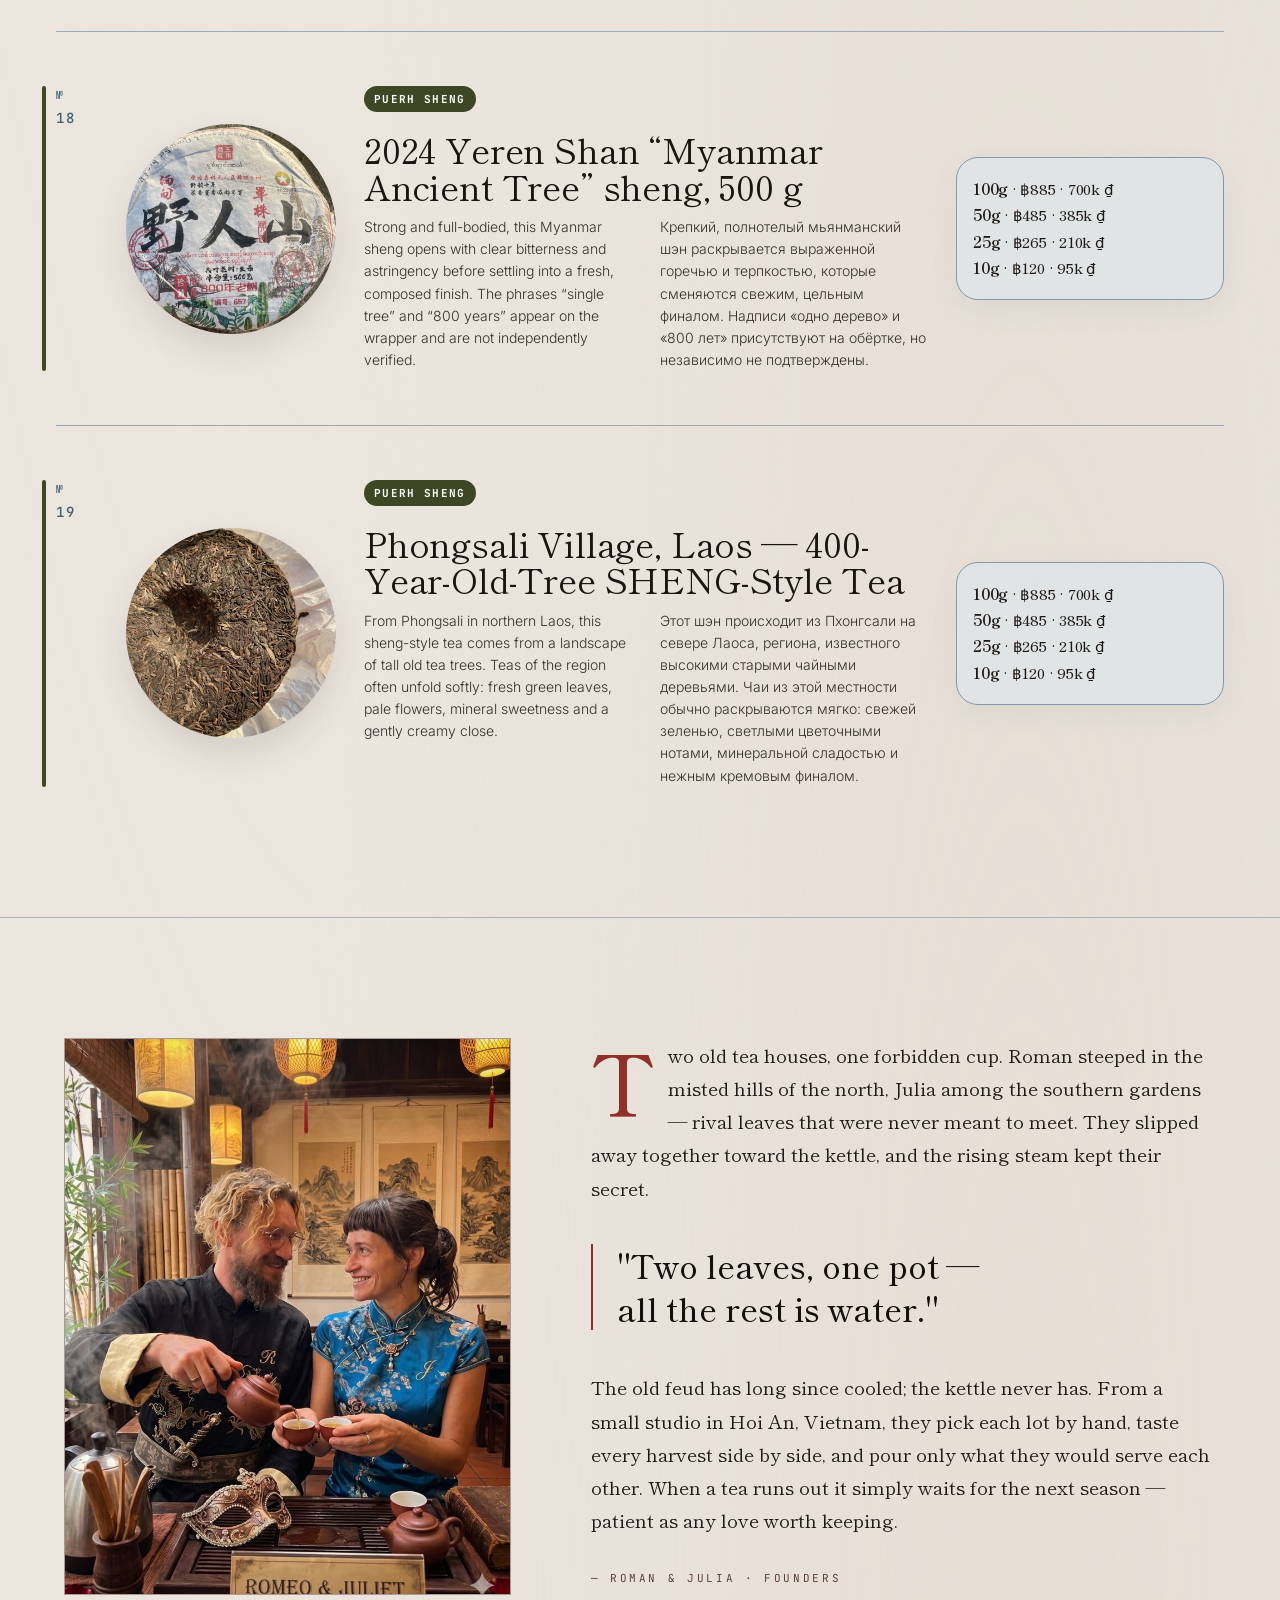
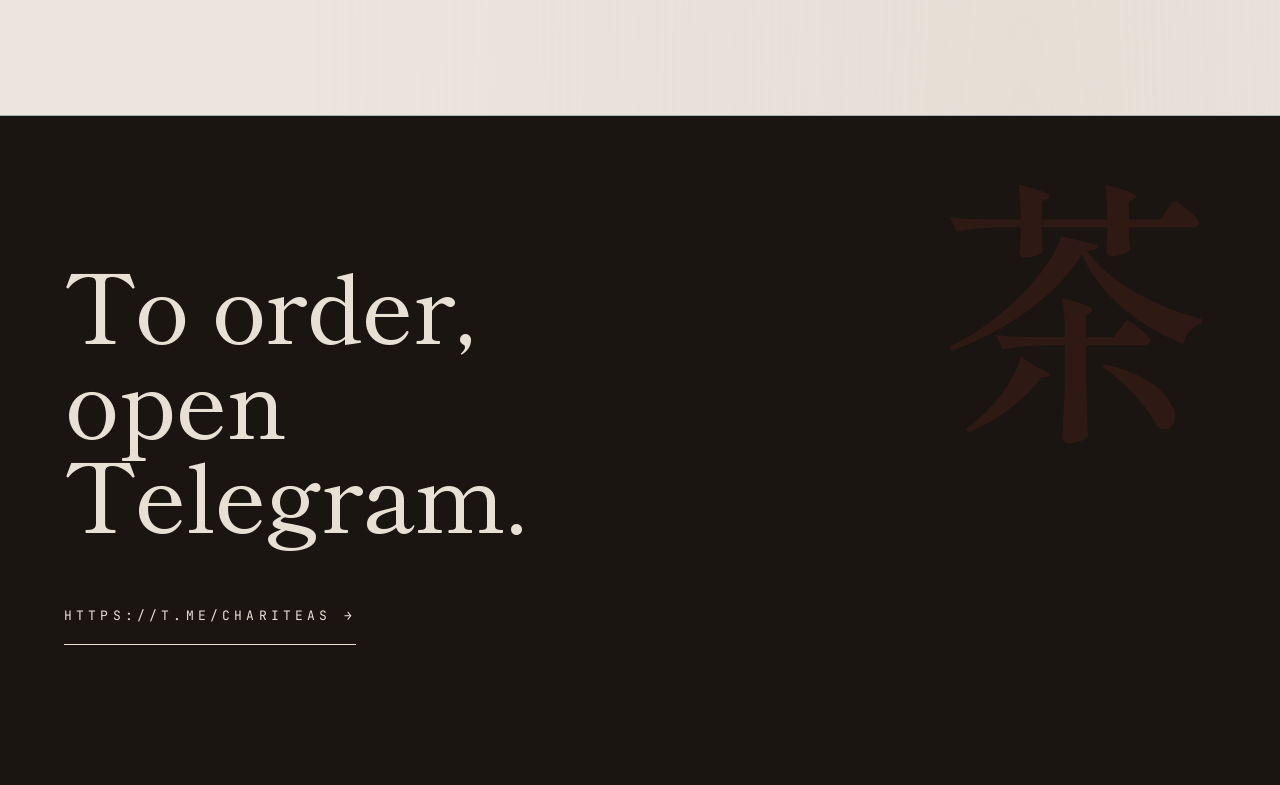
==== commit 322a9aae: "Add Jin Ya Zhen Cang 100 g shou at ฿600 Whole-cake-only Chinese ripe pu-erh, named from the wrapper." ====
--- a/index.html
+++ b/index.html
@@ -268,8 +268,24 @@
           <div class="tea-price"><strong>100g</strong> · ฿600 · 475k ₫</div>
         </div>
 
+        <div class="tea" data-category="puerh-shou">
+          <div class="tea-idx"><span class="tea-idx-symbol">№</span><span class="tea-idx-number">16</span></div>
+          <img class="tea-photo" src="photos/puerh2-100g.jpeg" alt="Jin Ya Zhen Cang ripe pu-erh, 100 g" />
+          <div>
+            <div class="tea-name-row">
+              <div class="tea-tags" data-category="puerh-shou"><span class="tea-tag">PUERH SHOU</span></div>
+              <h3 class="tea-name">Jin Ya Zhen Cang ripe pu-erh, 100 g</h3>
+            </div>
+            <p class="tea-sub">
+              <span class="draft-copy draft-copy--en" lang="en">A Chinese ripe pu-erh in a 100 g cake, sold only as a whole. The wrapper names it Jin Ya Zhen Cang — “golden-bud collection” — a smooth, rounded shou with jujube sweetness, warm earth and a quiet cocoa finish.</span>
+              <span class="draft-copy draft-copy--ru" lang="ru">Китайский шу в 100-граммовом блине — только целиком. На обёртке «Цзинь Я Чжэнь Цан» — «коллекция золотых почек»: гладкий, округлый настой со сладостью ююбы, тёплой землёй и тихим какао в финале.</span>
+            </p>
+          </div>
+          <div class="tea-price"><strong>100g</strong> · ฿600 · 475k ₫</div>
+        </div>
+
         <div class="tea" data-category="oolong">
-          <div class="tea-idx"><span class="tea-idx-symbol">№</span><span class="tea-idx-number">16</span></div>
+          <div class="tea-idx"><span class="tea-idx-symbol">№</span><span class="tea-idx-number">17</span></div>
           <img class="tea-photo" src="photos/oolong12.jpeg" alt="2026 Jin Xuan Oolong #12" />
           <div>
             <div class="tea-name-row">
@@ -285,7 +301,7 @@
         </div>
 
         <div class="tea" data-category="puerh-sheng">
-          <div class="tea-idx"><span class="tea-idx-symbol">№</span><span class="tea-idx-number">17</span></div>
+          <div class="tea-idx"><span class="tea-idx-symbol">№</span><span class="tea-idx-number">18</span></div>
           <img class="tea-photo" src="photos/myanmar-shen.jpeg" alt="2024 Yeren Shan “Myanmar Ancient Tree” sheng, 500 g" />
           <div>
             <div class="tea-name-row">
@@ -301,7 +317,7 @@
         </div>
 
         <div class="tea" data-category="puerh-sheng">
-          <div class="tea-idx"><span class="tea-idx-symbol">№</span><span class="tea-idx-number">18</span></div>
+          <div class="tea-idx"><span class="tea-idx-symbol">№</span><span class="tea-idx-number">19</span></div>
           <img class="tea-photo" src="photos/lao-shen-puerh.jpeg" alt="Phongsali Village, Laos — 400-Year-Old-Tree SHENG-Style Tea" />
           <div>
             <div class="tea-name-row">
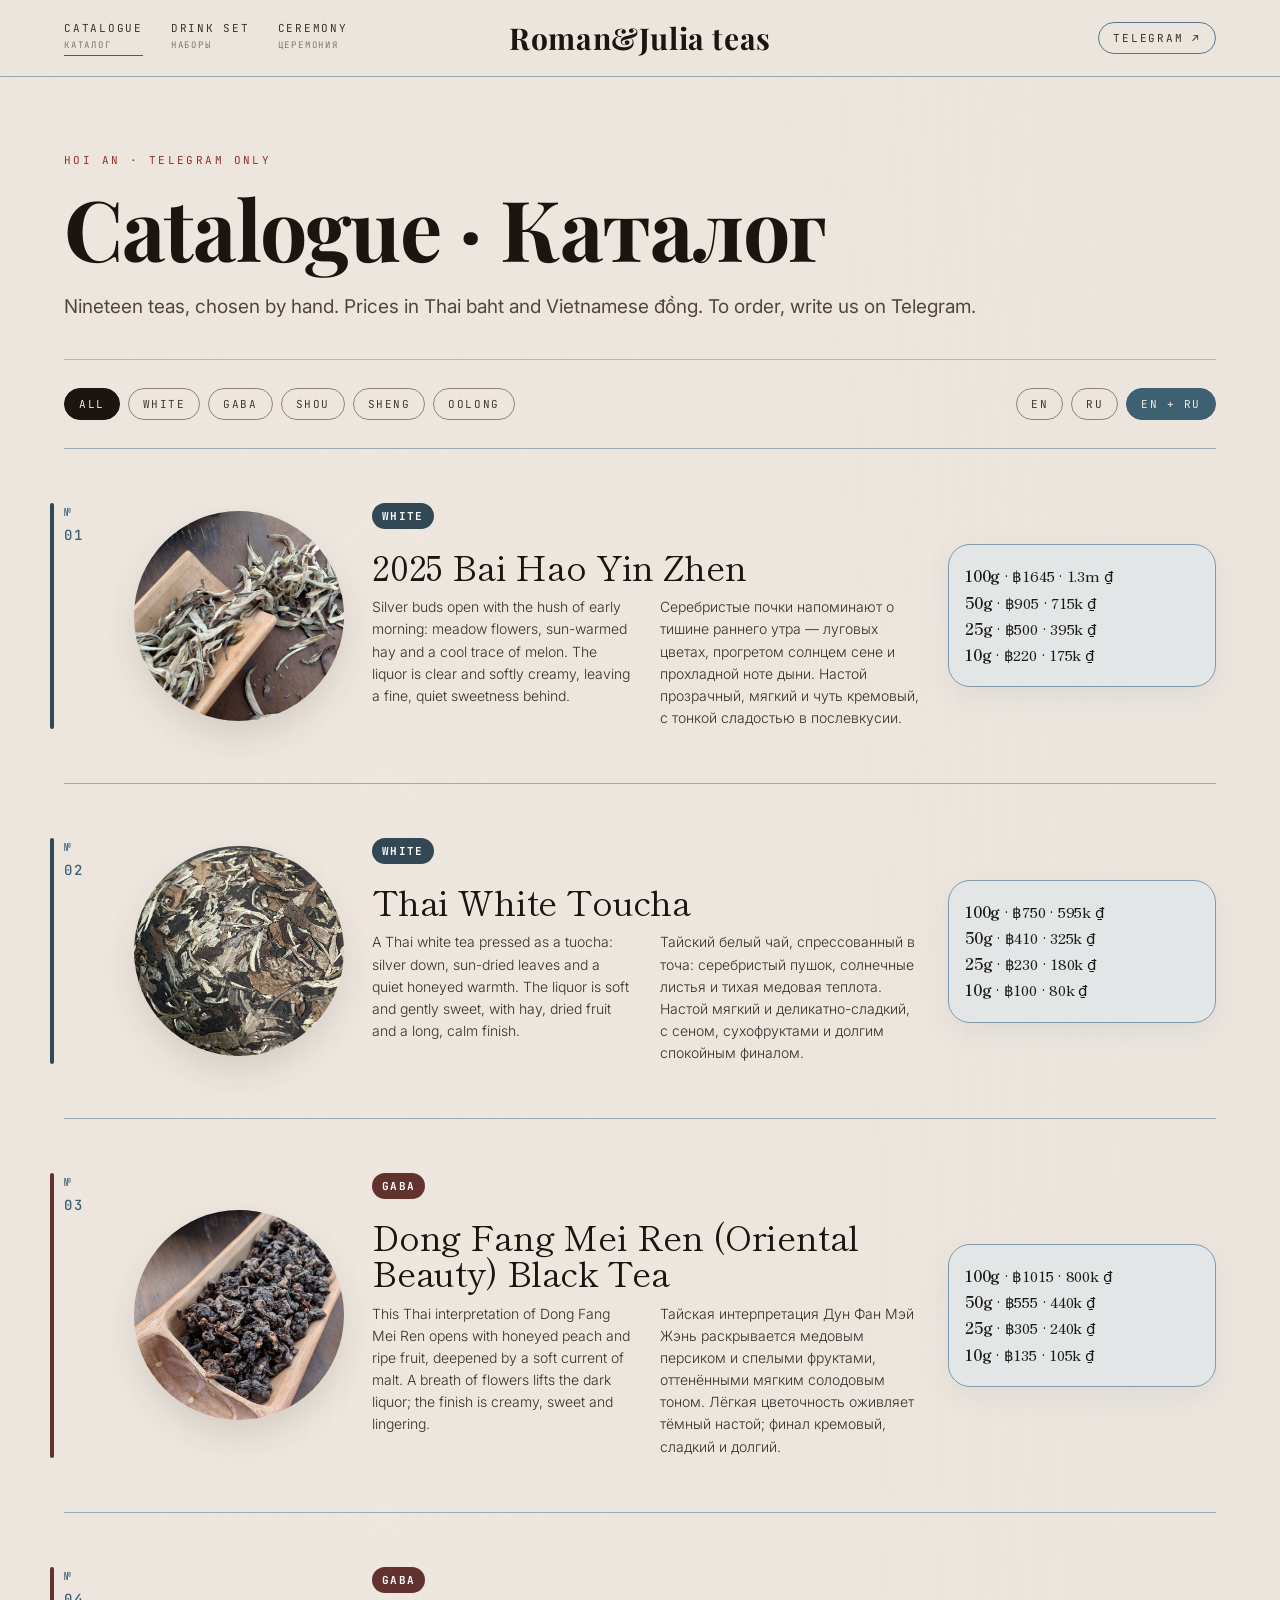
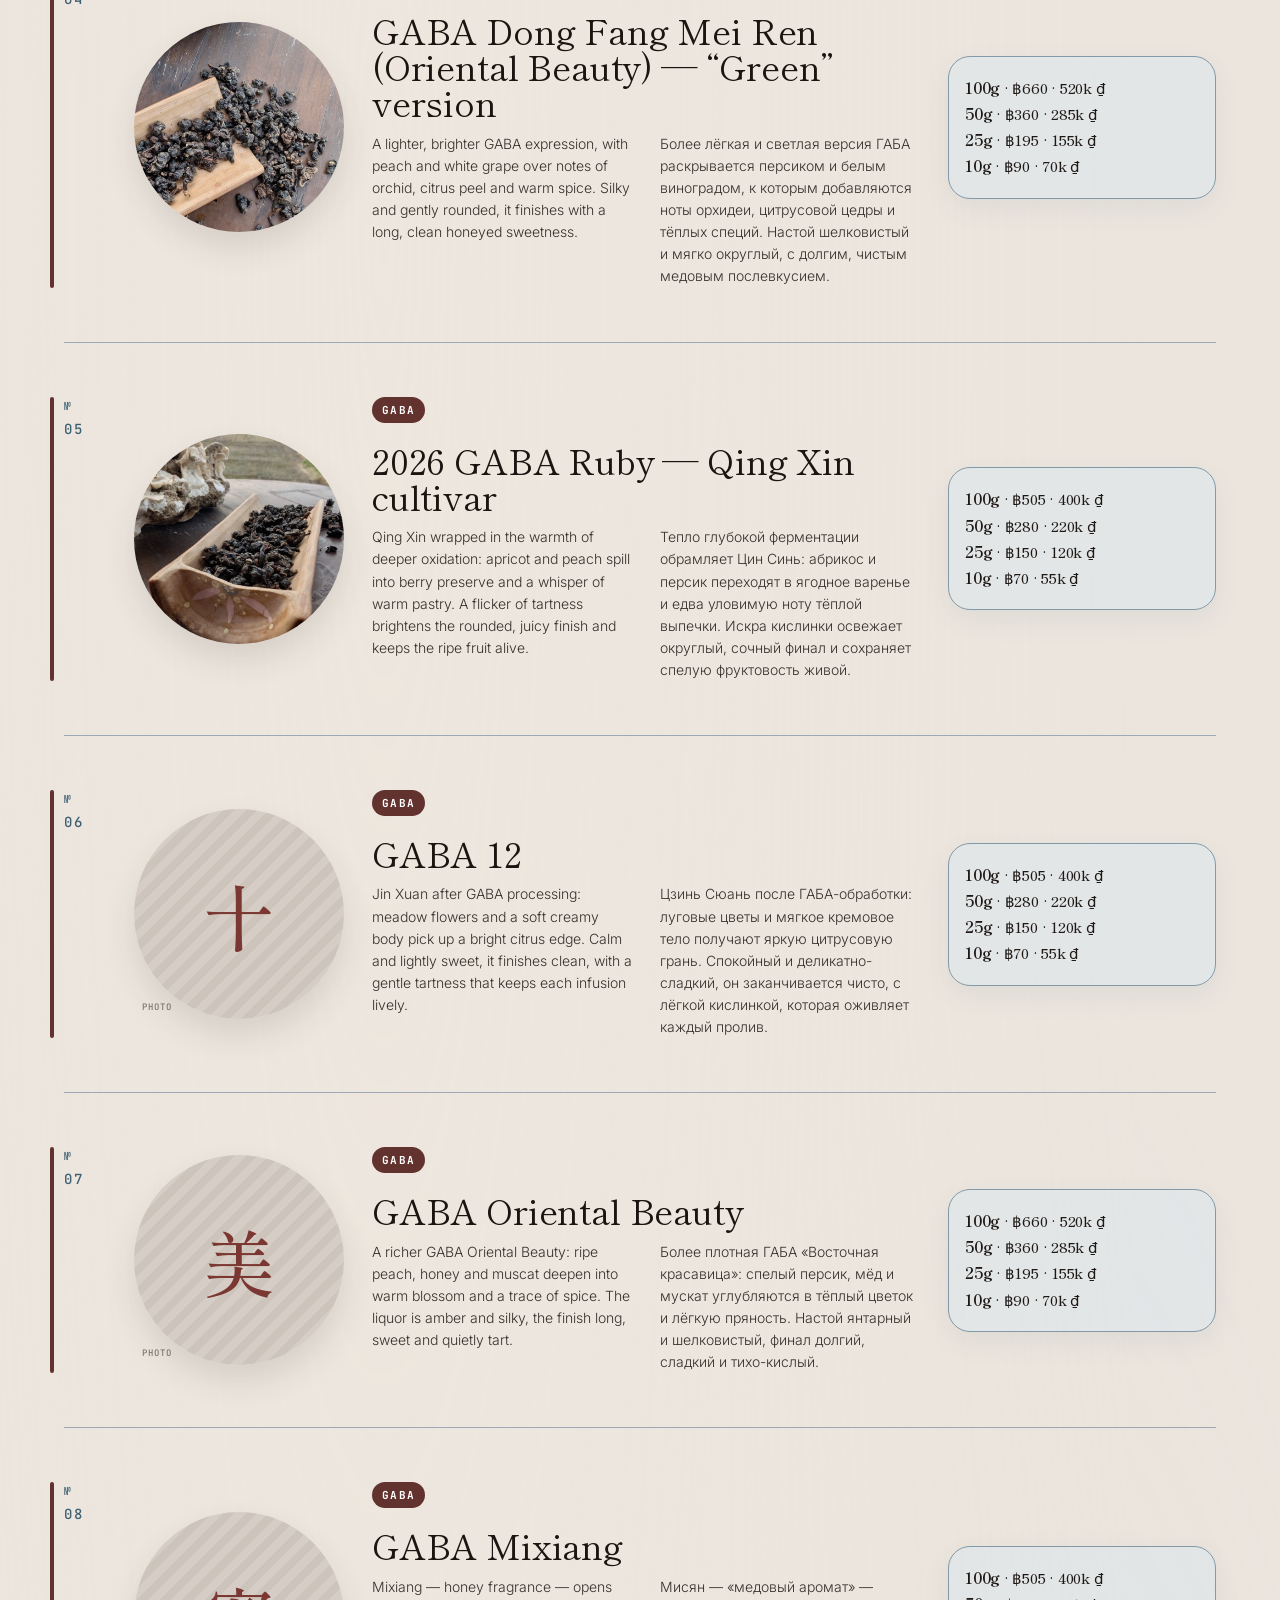
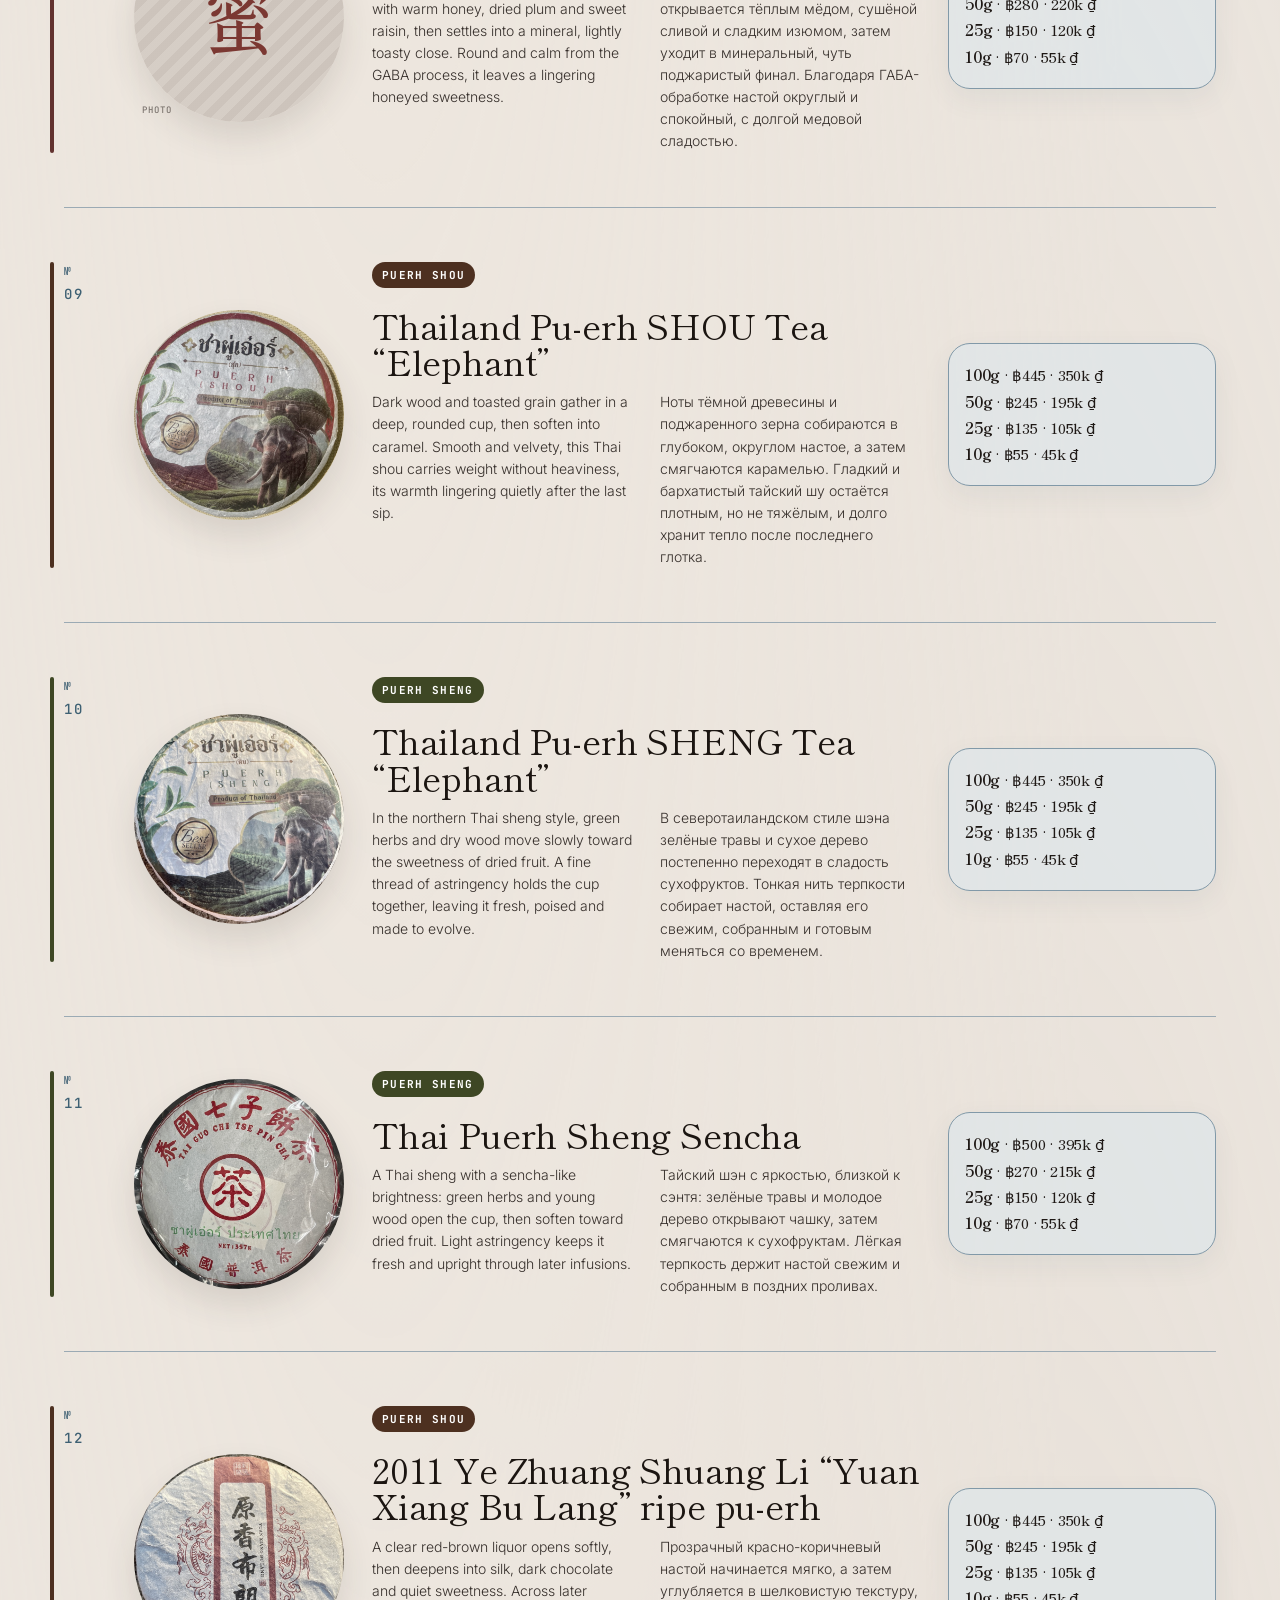
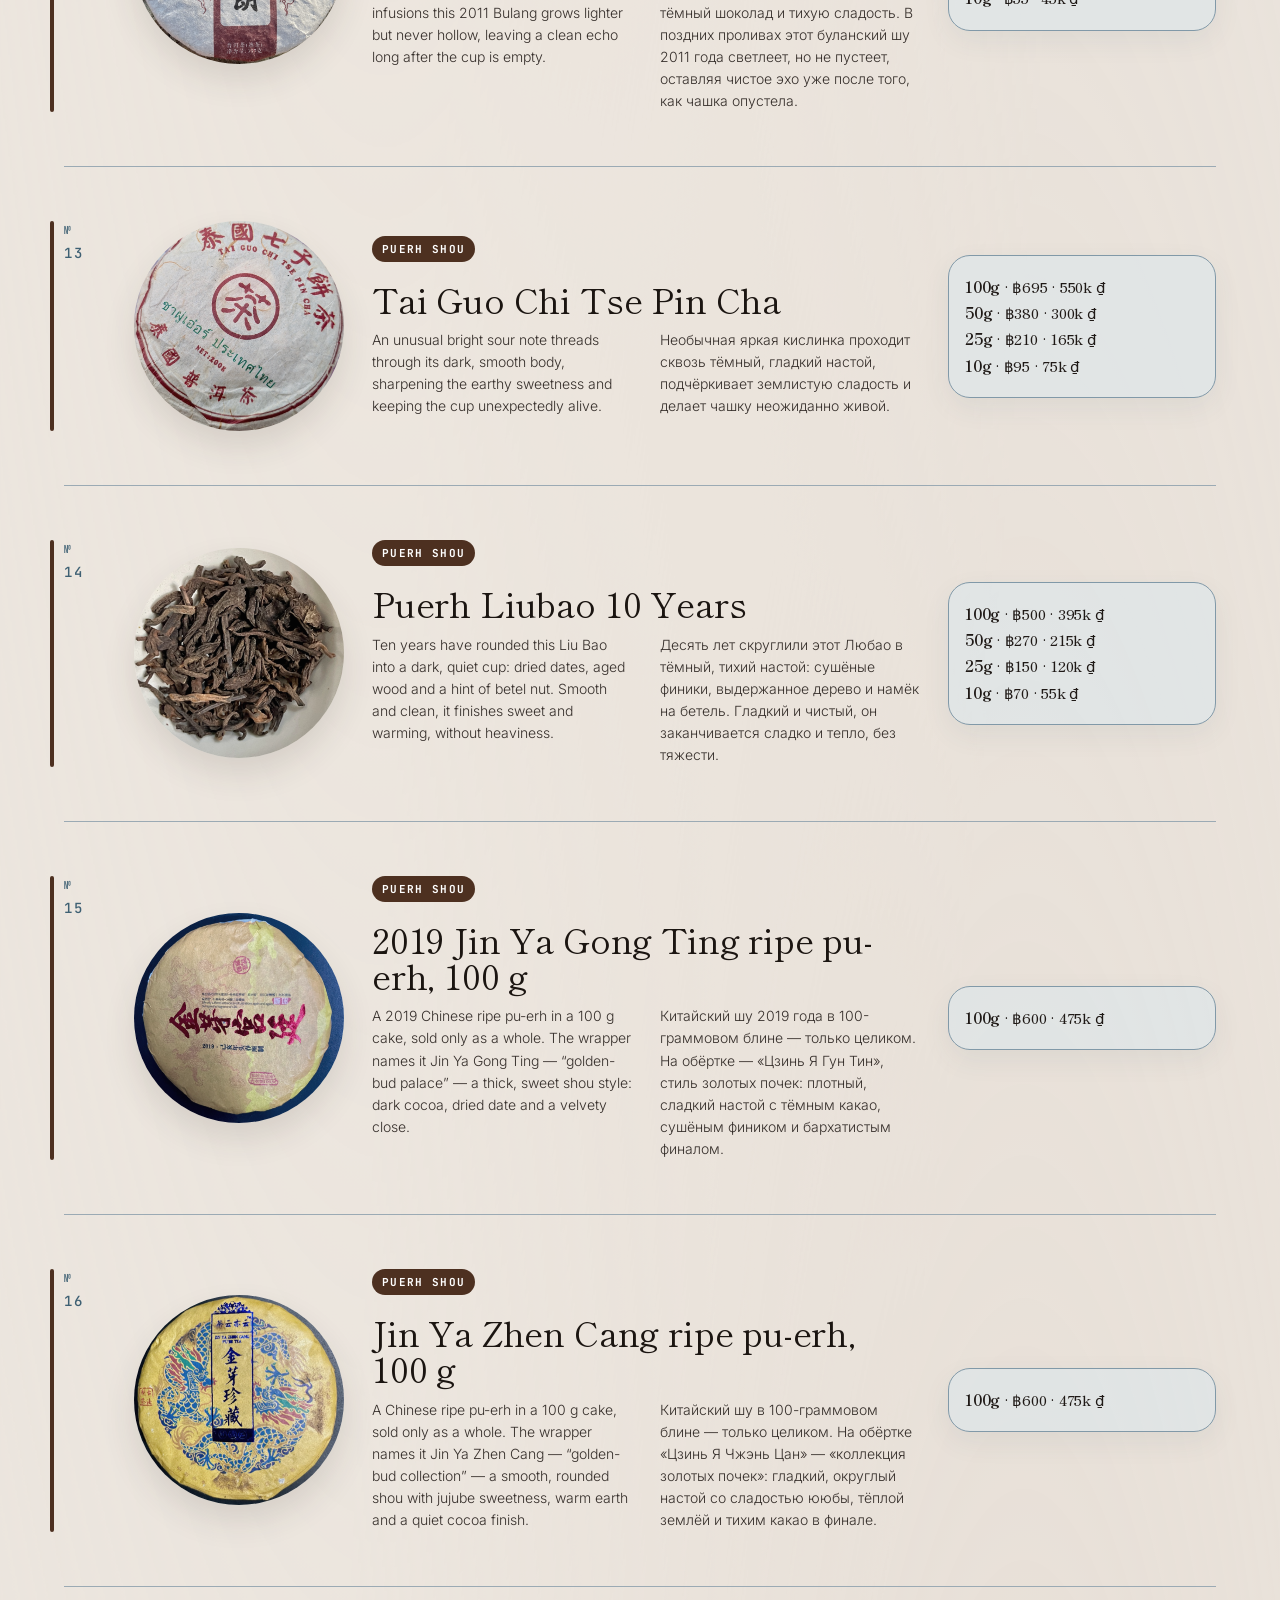
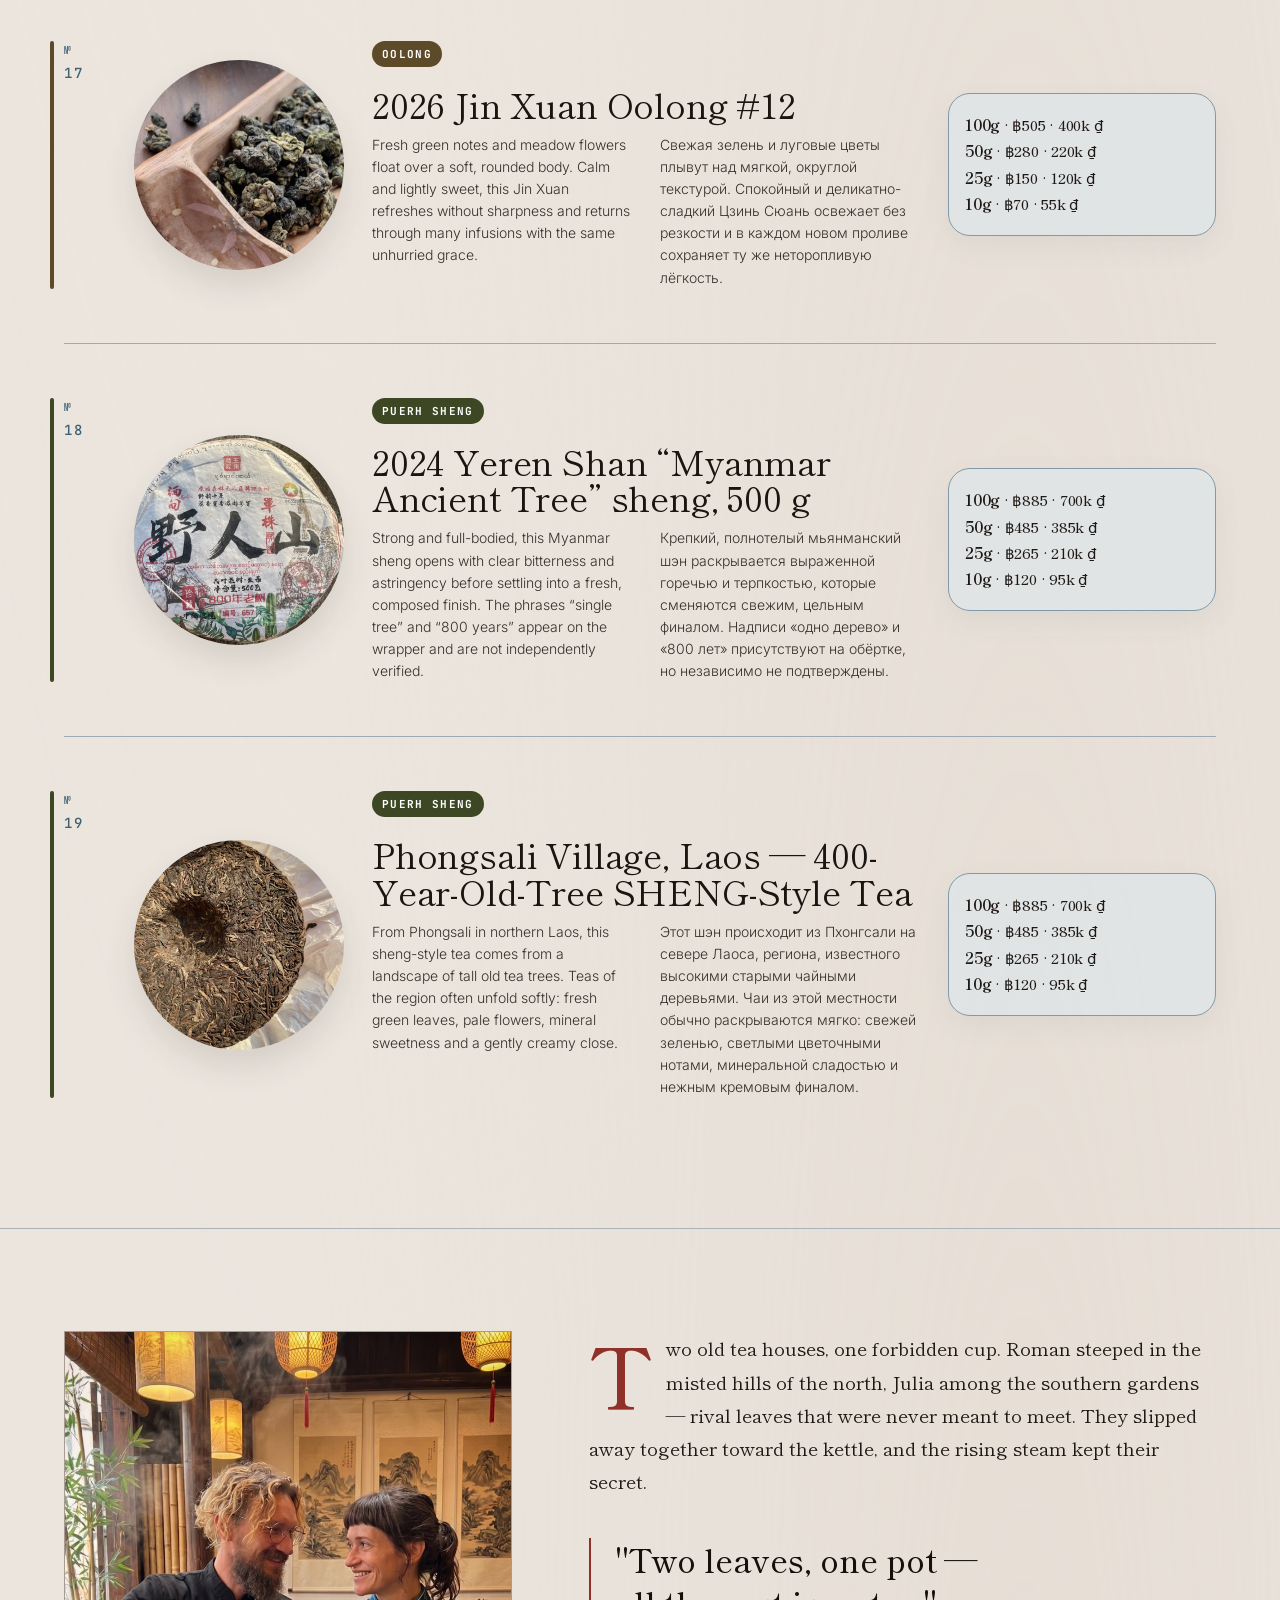
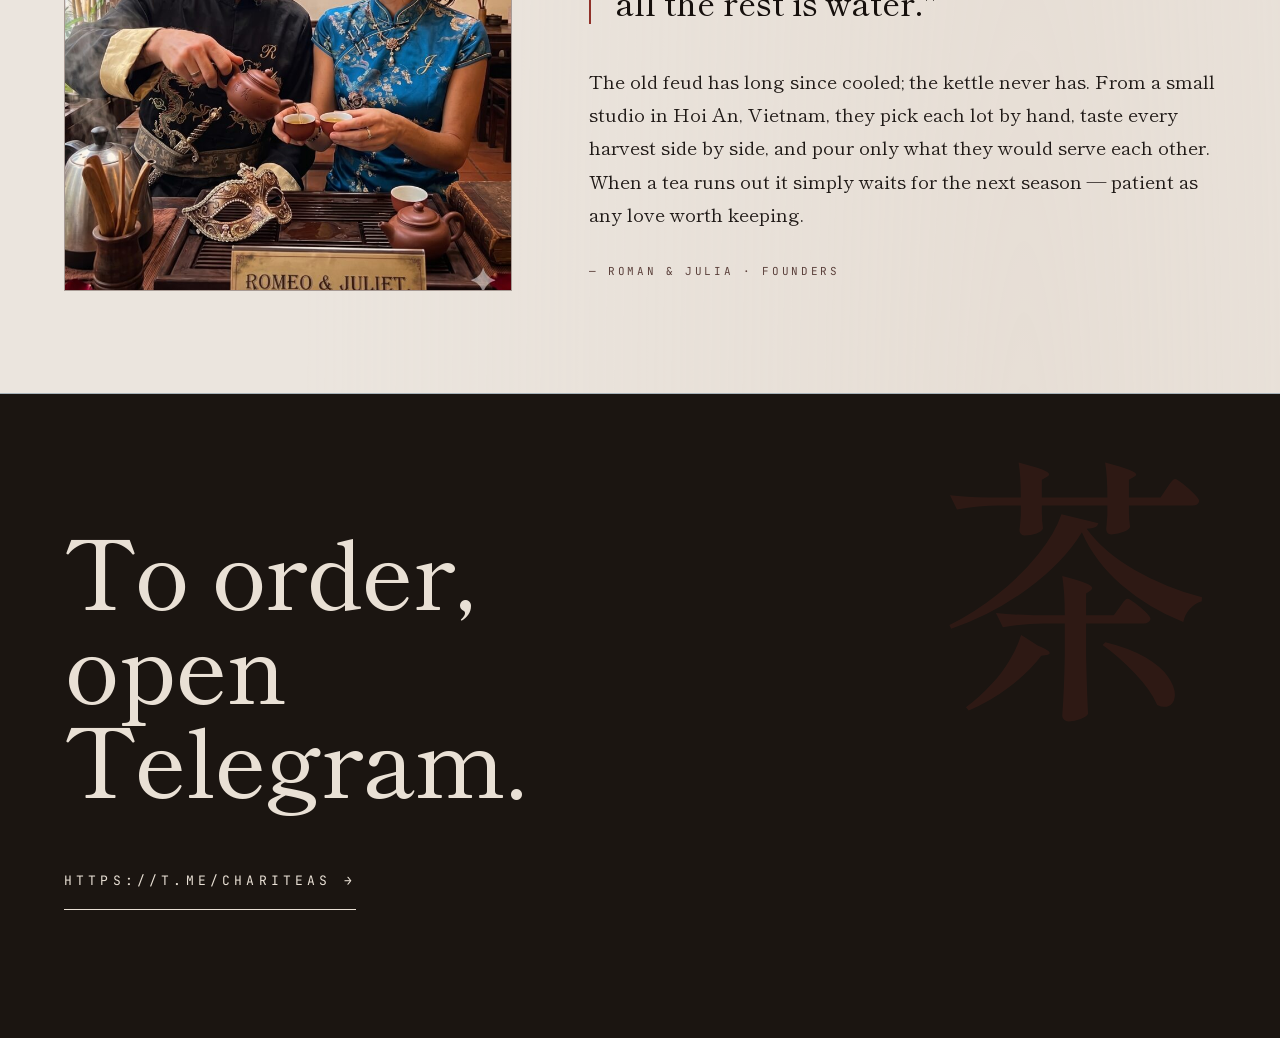
==== commit c521ce07: "Improve the public site for phones and browsing. Make the catalogue, sets, and ceremony pages respon" ====
--- a/index.html
+++ b/index.html
@@ -3,7 +3,9 @@
 <head>
   <meta charset="utf-8" />
   <title>Roman&amp;Julia teas</title>
-  <meta name="viewport" content="width=1280" />
+  <meta name="viewport" content="width=device-width, initial-scale=1" />
+  <meta name="description" content="Roman &amp; Julia teas — a small Hoi An catalogue. Order on Telegram @chariteas." />
+  <meta name="theme-color" content="#e8e0d2" />
   <link rel="preconnect" href="https://fonts.googleapis.com" />
   <link rel="preconnect" href="https://fonts.gstatic.com" crossorigin />
   <link rel="stylesheet" href="https://fonts.googleapis.com/css2?family=Inter:wght@300;400;500;600;700;800&family=JetBrains+Mono:wght@400;500&family=Playfair+Display:wght@500;600;700;800;900&family=Shippori+Mincho:wght@400;500;600;700&display=swap" />
@@ -13,19 +15,39 @@
   <div id="root">
     <div class="paper"></div>
 
-    <nav class="nav">
+    <nav class="nav" aria-label="Site">
       <div class="nav-left">
-        <a class="active" href="index.html">Catalogue/Каталог</a>
-        <a href="sets.html">Drink Set/Наборы</a>
-        <a href="ceremony.html">Ceremony/Церемония</a>
+        <a class="active" href="index.html"><span>Catalogue</span><small>Каталог</small></a>
+        <a href="sets.html"><span>Drink Set</span><small>Наборы</small></a>
+        <a href="ceremony.html"><span>Ceremony</span><small>Церемония</small></a>
       </div>
       <div class="logo">Roman&amp;Julia teas</div>
       <div class="nav-right">
-        <a href="https://t.me/chariteas">Telegram ↗</a>
+        <a class="nav-telegram" href="https://t.me/chariteas">Telegram ↗</a>
       </div>
     </nav>
 
     <section class="section catalogue-section">
+      <div class="page-head catalogue-head">
+        <p class="page-kicker">Hoi An · Telegram only</p>
+        <h1 class="page-title">Catalogue · Каталог</h1>
+        <p class="page-lede">Nineteen teas, chosen by hand. Prices in Thai baht and Vietnamese đồng. To order, write us on Telegram.</p>
+        <div class="catalogue-tools">
+          <div class="chip-row" role="group" aria-label="Filter by tea type">
+            <button class="chip is-active" type="button" data-filter="all" aria-pressed="true">All</button>
+            <button class="chip" type="button" data-filter="white" aria-pressed="false">White</button>
+            <button class="chip" type="button" data-filter="gaba" aria-pressed="false">GABA</button>
+            <button class="chip" type="button" data-filter="puerh-shou" aria-pressed="false">Shou</button>
+            <button class="chip" type="button" data-filter="puerh-sheng" aria-pressed="false">Sheng</button>
+            <button class="chip" type="button" data-filter="oolong" aria-pressed="false">Oolong</button>
+          </div>
+          <div class="chip-row chip-row--lang" role="group" aria-label="Catalogue language">
+            <button class="chip" type="button" data-lang="en" aria-pressed="false">EN</button>
+            <button class="chip" type="button" data-lang="ru" aria-pressed="false">RU</button>
+            <button class="chip is-active" type="button" data-lang="both" aria-pressed="true">EN + RU</button>
+          </div>
+        </div>
+      </div>
       <div class="tea-list">
 
         <div class="tea" data-category="white">
@@ -361,5 +383,6 @@
       <div class="cta-giant">茶</div>
     </section>
   </div>
+  <script src="site.js"></script>
 </body>
 </html>
--- a/styles.css
+++ b/styles.css
@@ -1,19 +1,39 @@
+:root {
+  --paper: oklch(0.925 0.012 76);
+  --paper-deep: oklch(0.895 0.012 76);
+  --ink: oklch(0.2 0.012 50);
+  --muted: oklch(0.4 0.02 50);
+  --line: oklch(0.76 0.016 235);
+  --clay: oklch(0.45 0.13 28);
+  --catalogue-blue: oklch(0.47 0.05 235);
+  --pad: clamp(20px, 5vw, 64px);
+}
+
+html {
+  scroll-behavior: smooth;
+}
+
 html, body {
   margin: 0;
   padding: 0;
-  background: oklch(0.895 0.012 76);
+  background: var(--paper-deep);
+}
+
+body {
+  color: var(--ink);
 }
 
 #root {
   --catalogue-blue: oklch(0.47 0.05 235);
-  width: 1280px;
+  width: min(1280px, 100%);
   margin: 0 auto;
-  background: oklch(0.925 0.012 76);
+  background: var(--paper);
   font-family: "Shippori Mincho", "Hiragino Mincho ProN", Georgia, serif;
-  color: oklch(0.2 0.012 50);
+  color: var(--ink);
   font-weight: 400;
   position: relative;
   min-height: 100%;
+  overflow-x: hidden;
 }
 
 .paper {
@@ -28,20 +48,25 @@
 
 /* ---------- Nav ---------- */
 .nav {
-  position: relative;
+  position: sticky;
+  top: 0;
+  z-index: 20;
   display: grid;
   grid-template-columns: 1fr auto 1fr;
   align-items: center;
-  padding: 32px 64px;
+  gap: 16px;
+  padding: 18px var(--pad);
   border-bottom: 1px solid oklch(0.72 0.022 235);
+  background: oklch(0.925 0.012 76 / 0.92);
+  backdrop-filter: blur(14px);
   font-family: ui-monospace, "JetBrains Mono", monospace;
   font-size: 11px;
-  letter-spacing: 0.22em;
+  letter-spacing: 0.18em;
   text-transform: uppercase;
   color: oklch(0.32 0.018 50);
 }
 
-.nav-left { display: flex; gap: 32px; }
+.nav-left { display: flex; gap: 28px; align-items: center; }
 .nav-right { display: flex; gap: 32px; justify-content: flex-end; }
 .nav-right a { color: inherit; text-decoration: none; }
 .nav-left a {
@@ -50,45 +75,124 @@
   padding-bottom: 4px;
   border-bottom: 1px solid transparent;
   transition: border-color 0.2s, color 0.2s;
-}
-.nav-left a:hover { color: oklch(0.2 0.012 50); }
+  display: flex;
+  flex-direction: column;
+  gap: 4px;
+  letter-spacing: 0.16em;
+}
+.nav-left a small {
+  font-size: 9px;
+  letter-spacing: 0.2em;
+  opacity: 0.62;
+  font-weight: 400;
+}
+.nav-left a:hover { color: var(--ink); }
 .nav-left a.active { border-bottom-color: var(--catalogue-blue); }
+
+.nav-telegram {
+  padding: 8px 14px;
+  border: 1px solid oklch(0.55 0.05 235);
+  border-radius: 999px;
+  letter-spacing: 0.16em;
+  transition: background 0.2s, color 0.2s;
+}
+.nav-telegram:hover {
+  background: var(--catalogue-blue);
+  color: oklch(0.97 0.01 80);
+  border-color: var(--catalogue-blue);
+}
 
 .logo {
   font-family: "Playfair Display", "Shippori Mincho", Georgia, serif;
-  font-size: 30px;
+  font-size: clamp(22px, 2.4vw, 30px);
   font-weight: 700;
   letter-spacing: 0.02em;
   text-transform: none;
-  color: oklch(0.2 0.012 50);
+  color: var(--ink);
+  white-space: nowrap;
 }
 
 /* ---------- Section ---------- */
 .section {
   position: relative;
-  padding: 120px 64px;
-  border-bottom: 1px solid oklch(0.76 0.016 235);
+  padding: clamp(56px, 8vw, 120px) var(--pad);
+  border-bottom: 1px solid var(--line);
 }
 
 .page-head {
-  margin-bottom: 72px;
+  margin-bottom: 56px;
   max-width: 760px;
+}
+.page-kicker {
+  margin: 0 0 18px;
+  font-family: ui-monospace, "JetBrains Mono", monospace;
+  font-size: 11px;
+  letter-spacing: 0.22em;
+  text-transform: uppercase;
+  color: var(--clay);
 }
 .page-title {
   font-family: "Playfair Display", "Shippori Mincho", serif;
-  font-size: 84px;
+  font-size: clamp(42px, 7vw, 84px);
   font-weight: 700;
   letter-spacing: -0.015em;
   line-height: 1.02;
   margin: 0 0 20px;
-  color: oklch(0.2 0.012 50);
+  color: var(--ink);
 }
 .page-lede {
   font-family: "Inter", sans-serif;
-  font-size: 19px;
+  font-size: clamp(16px, 1.5vw, 19px);
   line-height: 1.7;
-  color: oklch(0.4 0.02 50);
+  color: var(--muted);
   margin: 0;
+}
+
+.catalogue-head {
+  max-width: none;
+  margin-bottom: 28px;
+}
+.catalogue-tools {
+  display: flex;
+  flex-wrap: wrap;
+  justify-content: space-between;
+  gap: 16px 24px;
+  margin-top: 36px;
+  padding-top: 28px;
+  border-top: 1px solid oklch(0.78 0.018 60);
+}
+
+.chip-row {
+  display: flex;
+  flex-wrap: wrap;
+  gap: 8px;
+}
+.chip {
+  appearance: none;
+  background: transparent;
+  border: 1px solid oklch(0.62 0.03 50);
+  border-radius: 999px;
+  padding: 8px 14px;
+  font-family: ui-monospace, "JetBrains Mono", monospace;
+  font-size: 11px;
+  letter-spacing: 0.14em;
+  text-transform: uppercase;
+  color: oklch(0.35 0.02 50);
+  cursor: pointer;
+  transition: background 0.2s, color 0.2s, border-color 0.2s;
+}
+.chip:hover {
+  border-color: var(--ink);
+  color: var(--ink);
+}
+.chip.is-active {
+  background: var(--ink);
+  border-color: var(--ink);
+  color: oklch(0.94 0.012 76);
+}
+.chip-row--lang .chip.is-active {
+  background: var(--catalogue-blue);
+  border-color: var(--catalogue-blue);
 }
 
 /* ---------- Tea list ---------- */
@@ -107,7 +211,7 @@
   font-family: "Shippori Mincho", Georgia, serif;
   font-size: 18px;
   font-weight: 500;
-  color: oklch(0.2 0.012 50);
+  color: var(--ink);
   text-align: right;
   line-height: 1.55;
   letter-spacing: -0.005em;
@@ -140,7 +244,7 @@
   justify-content: center;
   font-size: 72px;
   font-weight: 500;
-  color: oklch(0.45 0.13 28);
+  color: var(--clay);
   font-family: "Shippori Mincho", serif;
   position: relative;
 }
@@ -207,25 +311,30 @@
 
 .tea-tag-accent {
   padding: 6px 12px;
-  border: 1px solid oklch(0.45 0.13 28);
-  color: oklch(0.45 0.13 28);
+  border: 1px solid var(--clay);
+  color: var(--clay);
   border-radius: 999px;
   white-space: nowrap;
 }
 
 /* ---------- Bilingual catalogue ---------- */
 .catalogue-section {
-  padding: 76px 56px;
+  padding: clamp(40px, 6vw, 76px) var(--pad);
 }
 
 .catalogue-section .tea {
   --catalogue-accent: oklch(0.36 0.025 50);
   position: relative;
-  grid-template-columns: 42px 210px minmax(0, 1fr) 268px;
-  gap: 28px;
+  grid-template-columns: 42px minmax(140px, 210px) minmax(0, 1fr) minmax(200px, 268px);
+  gap: clamp(16px, 2.4vw, 28px);
   padding: 54px 0;
   border-color: oklch(0.73 0.022 235);
   align-items: center;
+  transition: background 0.2s;
+}
+
+.catalogue-section .tea:hover {
+  background: oklch(0.94 0.012 76 / 0.55);
 }
 
 .catalogue-section .tea[data-category="white"] {
@@ -264,11 +373,18 @@
 }
 
 .catalogue-section .tea-photo {
-  width: 210px;
-  height: 210px;
+  width: min(210px, 100%);
+  height: auto;
+  aspect-ratio: 1;
   border: 0;
   filter: saturate(0.72) contrast(0.98);
   box-shadow: 0 16px 32px oklch(0.28 0.02 50 / 0.12);
+  transition: transform 0.35s ease, filter 0.35s ease;
+}
+
+.catalogue-section .tea:hover .tea-photo {
+  transform: scale(1.03);
+  filter: saturate(0.9) contrast(1);
 }
 
 .catalogue-section .tea-idx {
@@ -301,7 +417,7 @@
 }
 
 .catalogue-section .tea-name {
-  font-size: 35px;
+  font-size: clamp(24px, 2.8vw, 35px);
   font-weight: 400;
   line-height: 1.04;
 }
@@ -339,6 +455,17 @@
 .catalogue-section .draft-copy {
   display: block;
   min-width: 0;
+}
+
+html[data-lang="en"] .draft-copy--ru,
+html[data-lang="ru"] .draft-copy--en {
+  display: none;
+}
+
+html[data-lang="en"] .catalogue-section .tea-sub,
+html[data-lang="ru"] .catalogue-section .tea-sub {
+  grid-template-columns: 1fr;
+  max-width: 62ch;
 }
 
 .catalogue-section .tea-price {
@@ -360,11 +487,74 @@
   font-weight: 700;
 }
 
+/* ---------- Sets grid ---------- */
+.sets-list {
+  display: grid;
+  grid-template-columns: repeat(3, minmax(0, 1fr));
+  gap: 48px 28px;
+}
+
+.sets-list .tea {
+  display: flex;
+  flex-direction: column;
+  align-items: center;
+  text-align: center;
+  gap: 18px;
+  padding: 8px 0 28px;
+  border-top: 0;
+  background: transparent;
+}
+
+.sets-list .tea:hover {
+  background: transparent;
+}
+
+.sets-list .tea::before {
+  display: none;
+}
+
+.sets-list .tea-idx {
+  align-self: center;
+  padding: 0;
+  display: flex;
+  gap: 6px;
+  color: var(--catalogue-blue);
+}
+
+.sets-list .tea-idx-symbol,
+.sets-list .tea-idx-number {
+  display: inline;
+}
+
+.sets-list .tea-idx-symbol {
+  margin: 0;
+}
+
+.sets-list .tea-photo {
+  width: min(240px, 70vw);
+  height: auto;
+  aspect-ratio: 1;
+}
+
+.sets-list .tea-name-row {
+  flex-direction: column;
+  align-items: center;
+}
+
+.sets-list .tea-name-row .tea-tags {
+  flex-basis: auto;
+  justify-content: center;
+}
+
+.sets-list .tea-name {
+  font-size: clamp(22px, 2.2vw, 28px);
+}
+
 /* ---------- Story ---------- */
 .story {
   display: grid;
-  grid-template-columns: 1fr 1.4fr;
-  gap: 80px;
+  grid-template-columns: minmax(0, 1fr) minmax(0, 1.4fr);
+  gap: clamp(32px, 6vw, 80px);
   align-items: start;
 }
 
@@ -396,7 +586,7 @@
 }
 
 .story-body {
-  font-size: 19px;
+  font-size: clamp(17px, 1.6vw, 19px);
   line-height: 1.75;
   color: oklch(0.22 0.012 50);
   font-weight: 400;
@@ -412,16 +602,16 @@
   margin-right: 14px;
   margin-top: 6px;
   font-weight: 500;
-  color: oklch(0.45 0.13 28);
+  color: var(--clay);
 }
 
 .pullquote {
   font-family: "Shippori Mincho", serif;
-  font-size: 32px;
+  font-size: clamp(24px, 3vw, 32px);
   line-height: 1.35;
   font-weight: 500;
   color: oklch(0.18 0.012 50);
-  border-left: 2px solid oklch(0.45 0.13 28);
+  border-left: 2px solid var(--clay);
   padding-left: 24px;
   margin: 40px 0;
 }
@@ -437,9 +627,9 @@
 
 /* ---------- CTA ---------- */
 .cta {
-  background: oklch(0.2 0.012 50);
+  background: var(--ink);
   color: oklch(0.91 0.018 72);
-  padding: 140px 64px;
+  padding: clamp(72px, 10vw, 140px) var(--pad);
   display: grid;
   grid-template-columns: 1.3fr 1fr;
   gap: 80px;
@@ -449,7 +639,7 @@
 
 .cta-h {
   font-family: "Shippori Mincho", serif;
-  font-size: 96px;
+  font-size: clamp(48px, 8vw, 96px);
   font-weight: 500;
   margin: 0;
   line-height: 0.98;
@@ -475,12 +665,70 @@
 .cta-giant {
   position: absolute;
   top: 64px;
-  right: 64px;
-  font-size: 280px;
+  right: var(--pad);
+  font-size: clamp(120px, 22vw, 280px);
   line-height: 0.85;
-  color: oklch(0.45 0.13 28);
+  color: var(--clay);
   font-family: "Shippori Mincho", serif;
   font-weight: 500;
   opacity: 0.16;
   pointer-events: none;
 }
+
+/* ---------- Responsive ---------- */
+@media (max-width: 980px) {
+  .nav {
+    grid-template-columns: 1fr auto;
+    grid-template-areas:
+      "logo telegram"
+      "links links";
+  }
+  .logo { grid-area: logo; }
+  .nav-right { grid-area: telegram; }
+  .nav-left {
+    grid-area: links;
+    justify-content: space-between;
+    gap: 12px;
+    padding-top: 8px;
+  }
+
+  .catalogue-section .tea {
+    grid-template-columns: 36px minmax(0, 1fr);
+    grid-template-areas:
+      "idx photo"
+      "idx copy"
+      "idx price";
+    align-items: start;
+  }
+  .catalogue-section .tea::before { left: 0; top: 24px; bottom: 24px; }
+  .catalogue-section .tea-idx { grid-area: idx; }
+  .catalogue-section .tea-photo { grid-area: photo; width: min(180px, 42vw); justify-self: start; }
+  .catalogue-section .tea > div:not(.tea-idx):not(.tea-price) { grid-area: copy; }
+  .catalogue-section .tea-price {
+    grid-area: price;
+    white-space: normal;
+    width: 100%;
+  }
+  .catalogue-section .tea-sub {
+    grid-template-columns: 1fr;
+    row-gap: 12px;
+  }
+
+  .sets-list {
+    grid-template-columns: repeat(2, minmax(0, 1fr));
+  }
+
+  .story,
+  .cta {
+    grid-template-columns: 1fr;
+    gap: 36px;
+  }
+  .cta-giant { display: none; }
+}
+
+@media (max-width: 640px) {
+  .nav-left a { font-size: 10px; letter-spacing: 0.1em; }
+  .sets-list { grid-template-columns: 1fr; }
+  .catalogue-section .tea-photo { width: min(220px, 72vw); }
+  .dropcap { font-size: 64px; }
+}
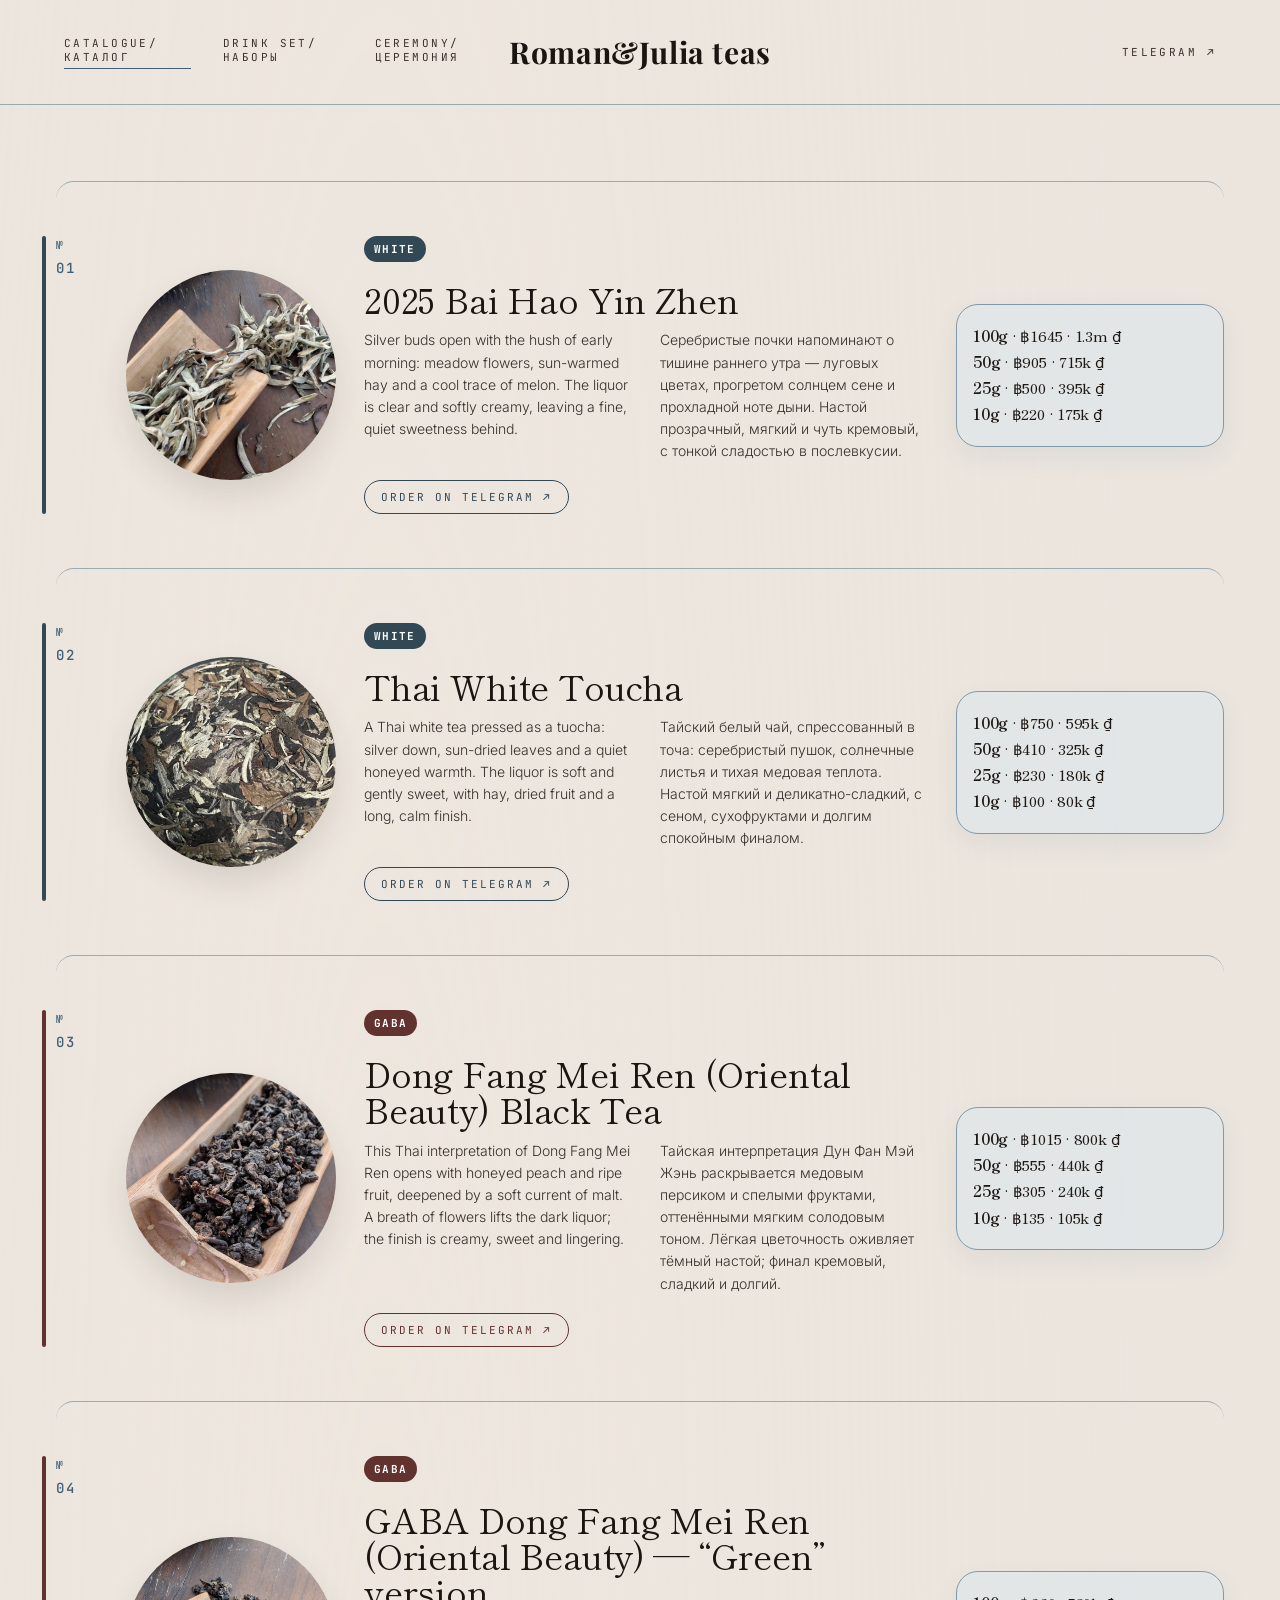
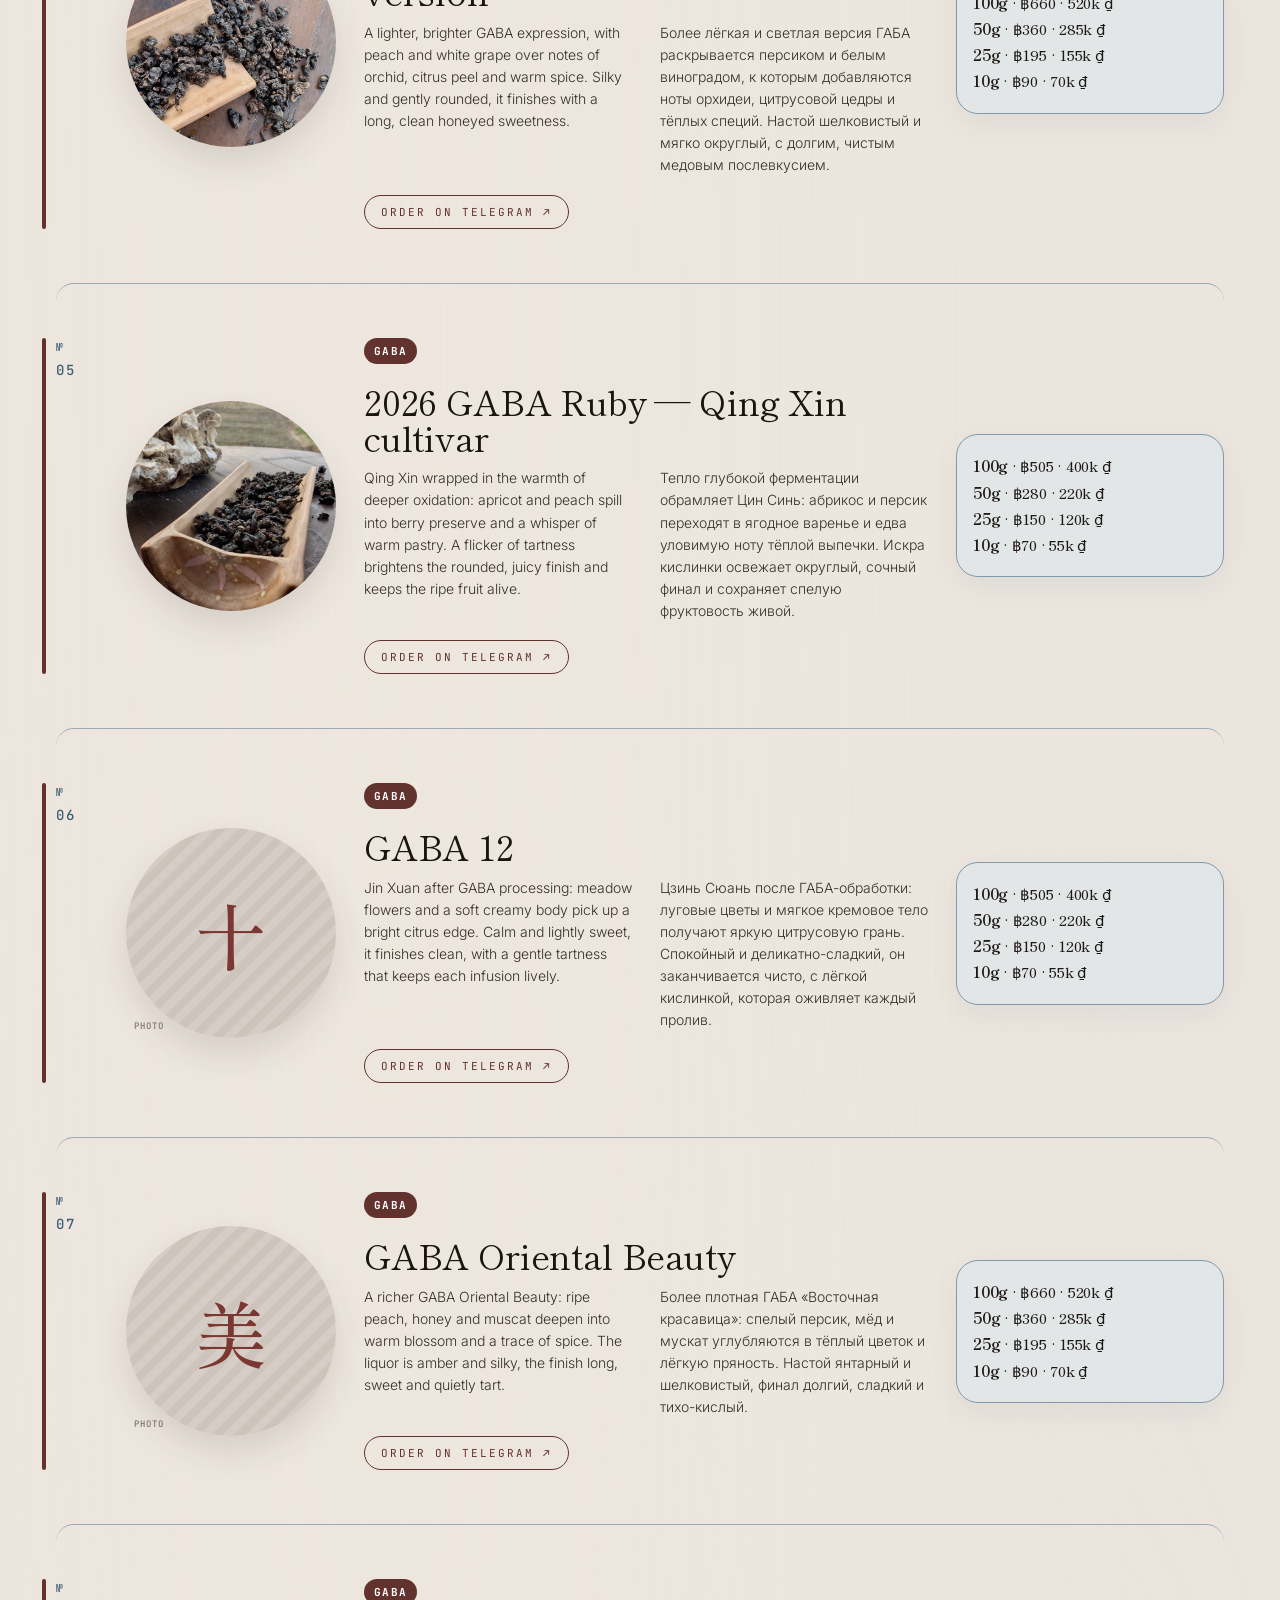
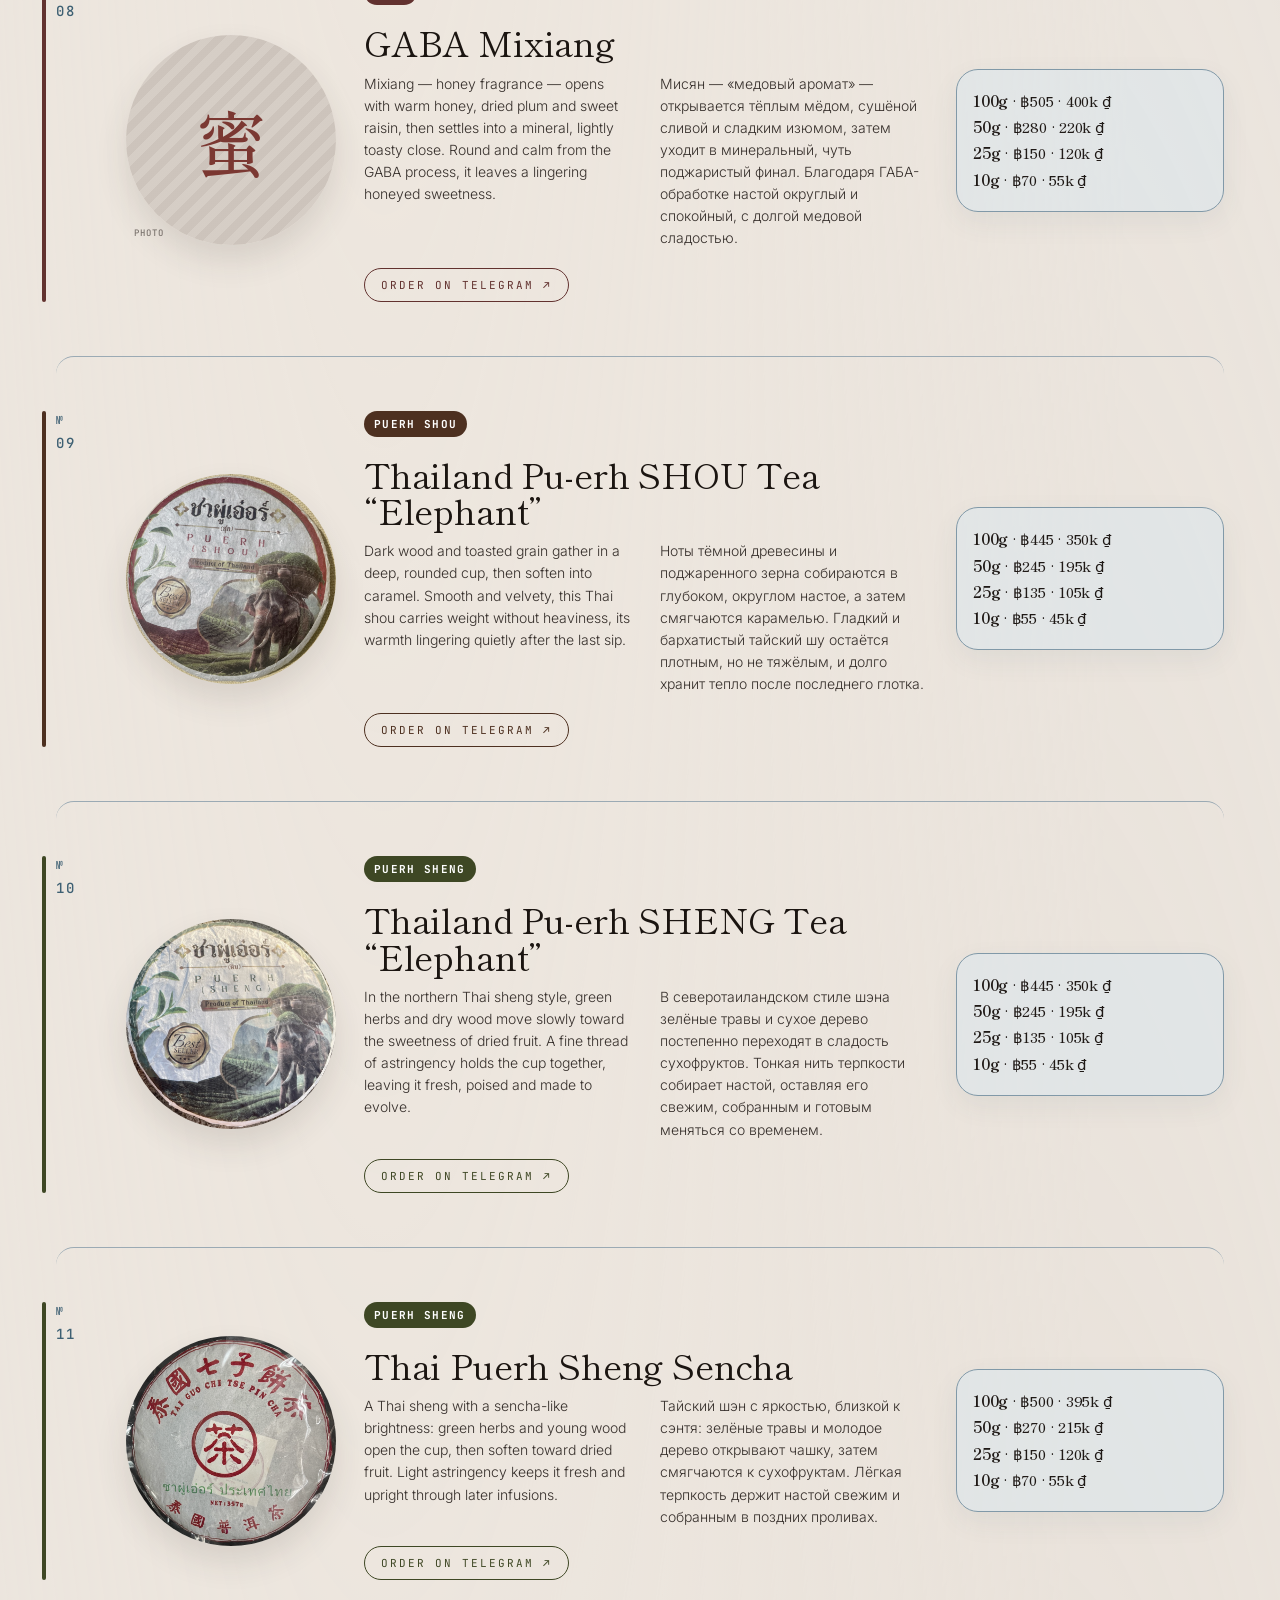
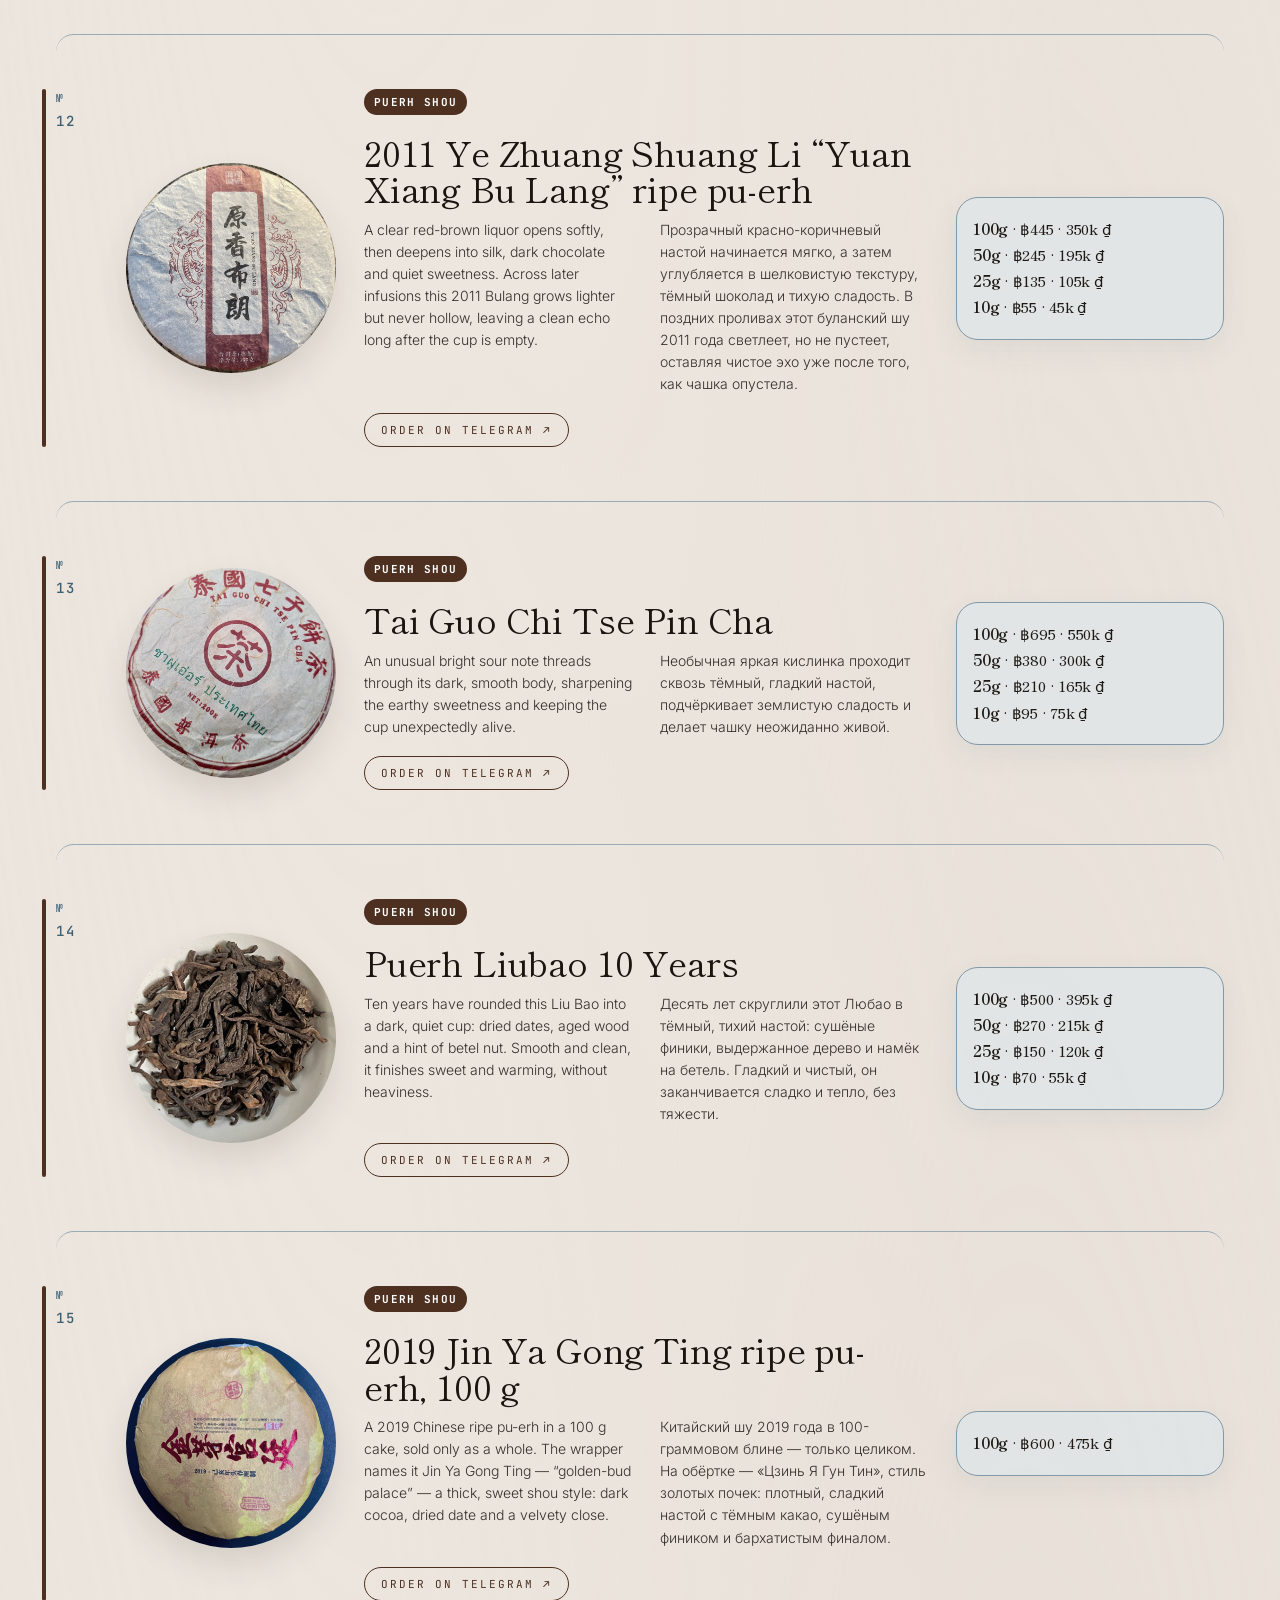
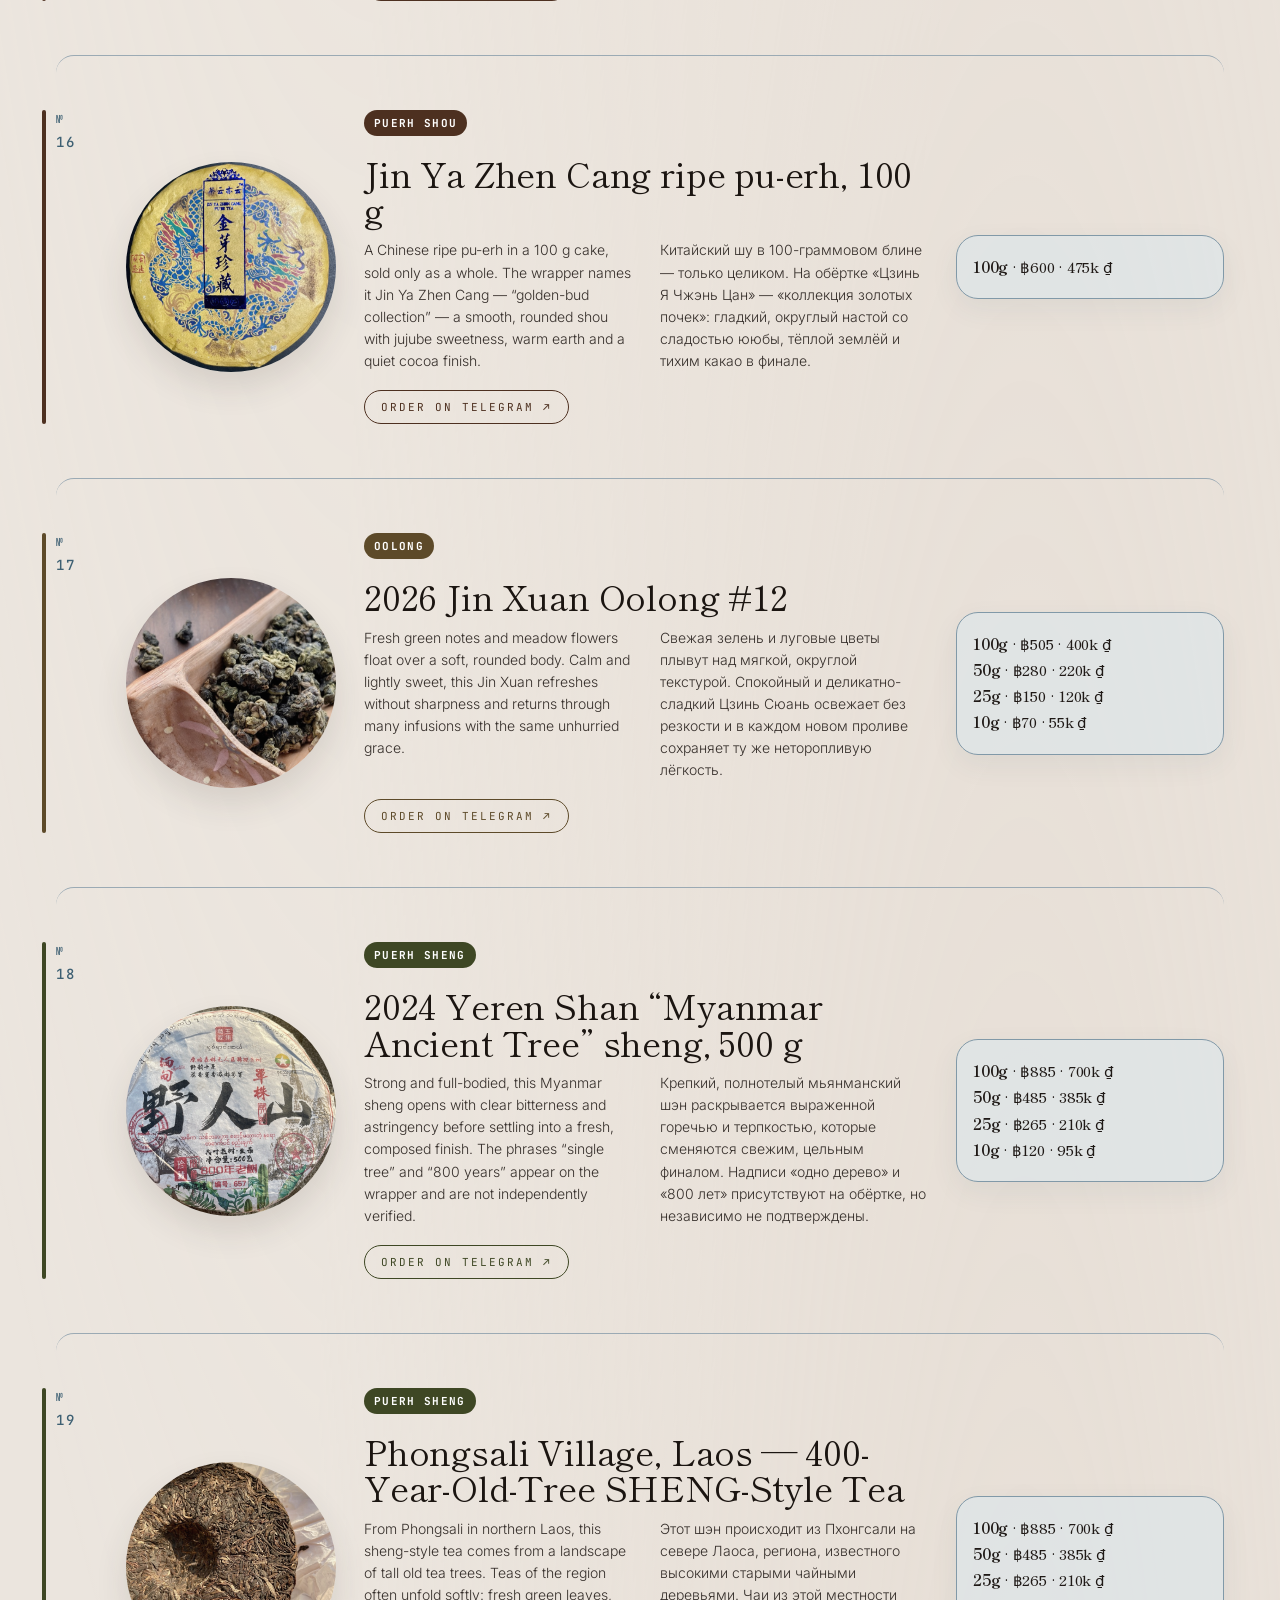
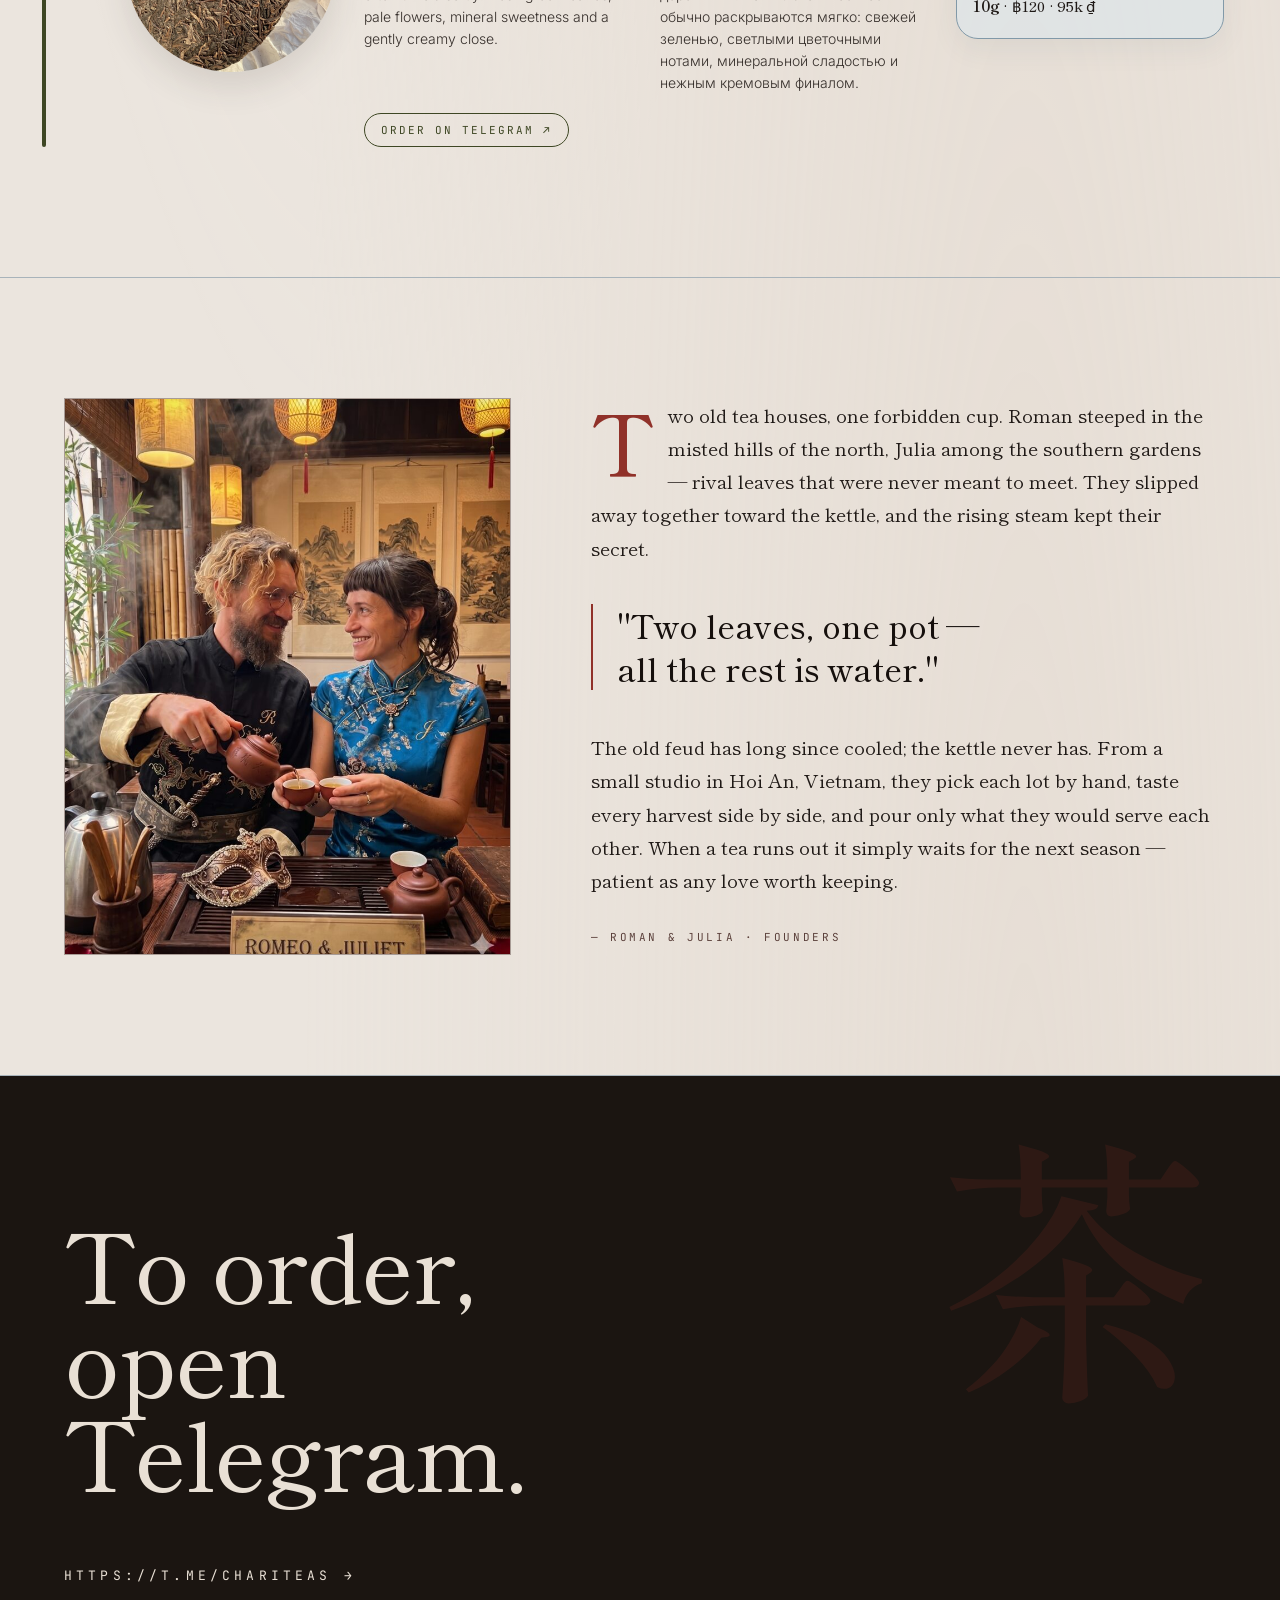
==== commit 4496824a: "feat(design): responsive layout, per-tea Telegram order CTA, social meta + favicon Co-authored-by: y" ====
--- a/index.html
+++ b/index.html
@@ -4,8 +4,15 @@
   <meta charset="utf-8" />
   <title>Roman&amp;Julia teas</title>
   <meta name="viewport" content="width=device-width, initial-scale=1" />
-  <meta name="description" content="Roman &amp; Julia teas — a small Hoi An catalogue. Order on Telegram @chariteas." />
-  <meta name="theme-color" content="#e8e0d2" />
+  <meta name="description" content="Roman&amp;Julia teas — a small, hand-picked catalogue of white, GABA, pu-erh and oolong teas from Thailand, China, Vietnam and Laos. Order on Telegram." />
+  <link rel="icon" href="data:image/svg+xml,%3Csvg xmlns='http://www.w3.org/2000/svg' viewBox='0 0 100 100'%3E%3Ctext y='.9em' font-size='90'%3E🍵%3C/text%3E%3C/svg%3E" />
+  <meta property="og:type" content="website" />
+  <meta property="og:site_name" content="Roman&amp;Julia teas" />
+  <meta property="og:title" content="Roman&amp;Julia teas — Catalogue" />
+  <meta property="og:description" content="Hand-picked white, GABA, pu-erh and oolong teas. Order on Telegram @chariteas." />
+  <meta property="og:url" content="https://chari.life/" />
+  <meta property="og:image" content="https://chari.life/photos/founders.jpeg" />
+  <meta name="twitter:card" content="summary_large_image" />
   <link rel="preconnect" href="https://fonts.googleapis.com" />
   <link rel="preconnect" href="https://fonts.gstatic.com" crossorigin />
   <link rel="stylesheet" href="https://fonts.googleapis.com/css2?family=Inter:wght@300;400;500;600;700;800&family=JetBrains+Mono:wght@400;500&family=Playfair+Display:wght@500;600;700;800;900&family=Shippori+Mincho:wght@400;500;600;700&display=swap" />
@@ -15,39 +22,19 @@
   <div id="root">
     <div class="paper"></div>
 
-    <nav class="nav" aria-label="Site">
+    <nav class="nav">
       <div class="nav-left">
-        <a class="active" href="index.html"><span>Catalogue</span><small>Каталог</small></a>
-        <a href="sets.html"><span>Drink Set</span><small>Наборы</small></a>
-        <a href="ceremony.html"><span>Ceremony</span><small>Церемония</small></a>
+        <a class="active" href="index.html">Catalogue/Каталог</a>
+        <a href="sets.html">Drink Set/Наборы</a>
+        <a href="ceremony.html">Ceremony/Церемония</a>
       </div>
       <div class="logo">Roman&amp;Julia teas</div>
       <div class="nav-right">
-        <a class="nav-telegram" href="https://t.me/chariteas">Telegram ↗</a>
+        <a href="https://t.me/chariteas">Telegram ↗</a>
       </div>
     </nav>
 
     <section class="section catalogue-section">
-      <div class="page-head catalogue-head">
-        <p class="page-kicker">Hoi An · Telegram only</p>
-        <h1 class="page-title">Catalogue · Каталог</h1>
-        <p class="page-lede">Nineteen teas, chosen by hand. Prices in Thai baht and Vietnamese đồng. To order, write us on Telegram.</p>
-        <div class="catalogue-tools">
-          <div class="chip-row" role="group" aria-label="Filter by tea type">
-            <button class="chip is-active" type="button" data-filter="all" aria-pressed="true">All</button>
-            <button class="chip" type="button" data-filter="white" aria-pressed="false">White</button>
-            <button class="chip" type="button" data-filter="gaba" aria-pressed="false">GABA</button>
-            <button class="chip" type="button" data-filter="puerh-shou" aria-pressed="false">Shou</button>
-            <button class="chip" type="button" data-filter="puerh-sheng" aria-pressed="false">Sheng</button>
-            <button class="chip" type="button" data-filter="oolong" aria-pressed="false">Oolong</button>
-          </div>
-          <div class="chip-row chip-row--lang" role="group" aria-label="Catalogue language">
-            <button class="chip" type="button" data-lang="en" aria-pressed="false">EN</button>
-            <button class="chip" type="button" data-lang="ru" aria-pressed="false">RU</button>
-            <button class="chip is-active" type="button" data-lang="both" aria-pressed="true">EN + RU</button>
-          </div>
-        </div>
-      </div>
       <div class="tea-list">
 
         <div class="tea" data-category="white">
@@ -383,6 +370,6 @@
       <div class="cta-giant">茶</div>
     </section>
   </div>
-  <script src="site.js"></script>
+  <script src="catalogue.js"></script>
 </body>
 </html>
--- a/styles.css
+++ b/styles.css
@@ -1,39 +1,20 @@
-:root {
-  --paper: oklch(0.925 0.012 76);
-  --paper-deep: oklch(0.895 0.012 76);
-  --ink: oklch(0.2 0.012 50);
-  --muted: oklch(0.4 0.02 50);
-  --line: oklch(0.76 0.016 235);
-  --clay: oklch(0.45 0.13 28);
-  --catalogue-blue: oklch(0.47 0.05 235);
-  --pad: clamp(20px, 5vw, 64px);
-}
-
-html {
-  scroll-behavior: smooth;
-}
-
 html, body {
   margin: 0;
   padding: 0;
-  background: var(--paper-deep);
-}
-
-body {
-  color: var(--ink);
+  background: oklch(0.895 0.012 76);
 }
 
 #root {
   --catalogue-blue: oklch(0.47 0.05 235);
-  width: min(1280px, 100%);
+  width: 100%;
+  max-width: 1280px;
   margin: 0 auto;
-  background: var(--paper);
+  background: oklch(0.925 0.012 76);
   font-family: "Shippori Mincho", "Hiragino Mincho ProN", Georgia, serif;
-  color: var(--ink);
+  color: oklch(0.2 0.012 50);
   font-weight: 400;
   position: relative;
   min-height: 100%;
-  overflow-x: hidden;
 }
 
 .paper {
@@ -48,25 +29,20 @@
 
 /* ---------- Nav ---------- */
 .nav {
-  position: sticky;
-  top: 0;
-  z-index: 20;
+  position: relative;
   display: grid;
   grid-template-columns: 1fr auto 1fr;
   align-items: center;
-  gap: 16px;
-  padding: 18px var(--pad);
+  padding: 32px 64px;
   border-bottom: 1px solid oklch(0.72 0.022 235);
-  background: oklch(0.925 0.012 76 / 0.92);
-  backdrop-filter: blur(14px);
   font-family: ui-monospace, "JetBrains Mono", monospace;
   font-size: 11px;
-  letter-spacing: 0.18em;
+  letter-spacing: 0.22em;
   text-transform: uppercase;
   color: oklch(0.32 0.018 50);
 }
 
-.nav-left { display: flex; gap: 28px; align-items: center; }
+.nav-left { display: flex; gap: 32px; }
 .nav-right { display: flex; gap: 32px; justify-content: flex-end; }
 .nav-right a { color: inherit; text-decoration: none; }
 .nav-left a {
@@ -75,124 +51,45 @@
   padding-bottom: 4px;
   border-bottom: 1px solid transparent;
   transition: border-color 0.2s, color 0.2s;
-  display: flex;
-  flex-direction: column;
-  gap: 4px;
-  letter-spacing: 0.16em;
-}
-.nav-left a small {
-  font-size: 9px;
-  letter-spacing: 0.2em;
-  opacity: 0.62;
-  font-weight: 400;
-}
-.nav-left a:hover { color: var(--ink); }
+}
+.nav-left a:hover { color: oklch(0.2 0.012 50); }
 .nav-left a.active { border-bottom-color: var(--catalogue-blue); }
-
-.nav-telegram {
-  padding: 8px 14px;
-  border: 1px solid oklch(0.55 0.05 235);
-  border-radius: 999px;
-  letter-spacing: 0.16em;
-  transition: background 0.2s, color 0.2s;
-}
-.nav-telegram:hover {
-  background: var(--catalogue-blue);
-  color: oklch(0.97 0.01 80);
-  border-color: var(--catalogue-blue);
-}
 
 .logo {
   font-family: "Playfair Display", "Shippori Mincho", Georgia, serif;
-  font-size: clamp(22px, 2.4vw, 30px);
+  font-size: 30px;
   font-weight: 700;
   letter-spacing: 0.02em;
   text-transform: none;
-  color: var(--ink);
-  white-space: nowrap;
+  color: oklch(0.2 0.012 50);
 }
 
 /* ---------- Section ---------- */
 .section {
   position: relative;
-  padding: clamp(56px, 8vw, 120px) var(--pad);
-  border-bottom: 1px solid var(--line);
+  padding: 120px 64px;
+  border-bottom: 1px solid oklch(0.76 0.016 235);
 }
 
 .page-head {
-  margin-bottom: 56px;
+  margin-bottom: 72px;
   max-width: 760px;
-}
-.page-kicker {
-  margin: 0 0 18px;
-  font-family: ui-monospace, "JetBrains Mono", monospace;
-  font-size: 11px;
-  letter-spacing: 0.22em;
-  text-transform: uppercase;
-  color: var(--clay);
 }
 .page-title {
   font-family: "Playfair Display", "Shippori Mincho", serif;
-  font-size: clamp(42px, 7vw, 84px);
+  font-size: 84px;
   font-weight: 700;
   letter-spacing: -0.015em;
   line-height: 1.02;
   margin: 0 0 20px;
-  color: var(--ink);
+  color: oklch(0.2 0.012 50);
 }
 .page-lede {
   font-family: "Inter", sans-serif;
-  font-size: clamp(16px, 1.5vw, 19px);
+  font-size: 19px;
   line-height: 1.7;
-  color: var(--muted);
+  color: oklch(0.4 0.02 50);
   margin: 0;
-}
-
-.catalogue-head {
-  max-width: none;
-  margin-bottom: 28px;
-}
-.catalogue-tools {
-  display: flex;
-  flex-wrap: wrap;
-  justify-content: space-between;
-  gap: 16px 24px;
-  margin-top: 36px;
-  padding-top: 28px;
-  border-top: 1px solid oklch(0.78 0.018 60);
-}
-
-.chip-row {
-  display: flex;
-  flex-wrap: wrap;
-  gap: 8px;
-}
-.chip {
-  appearance: none;
-  background: transparent;
-  border: 1px solid oklch(0.62 0.03 50);
-  border-radius: 999px;
-  padding: 8px 14px;
-  font-family: ui-monospace, "JetBrains Mono", monospace;
-  font-size: 11px;
-  letter-spacing: 0.14em;
-  text-transform: uppercase;
-  color: oklch(0.35 0.02 50);
-  cursor: pointer;
-  transition: background 0.2s, color 0.2s, border-color 0.2s;
-}
-.chip:hover {
-  border-color: var(--ink);
-  color: var(--ink);
-}
-.chip.is-active {
-  background: var(--ink);
-  border-color: var(--ink);
-  color: oklch(0.94 0.012 76);
-}
-.chip-row--lang .chip.is-active {
-  background: var(--catalogue-blue);
-  border-color: var(--catalogue-blue);
 }
 
 /* ---------- Tea list ---------- */
@@ -211,7 +108,7 @@
   font-family: "Shippori Mincho", Georgia, serif;
   font-size: 18px;
   font-weight: 500;
-  color: var(--ink);
+  color: oklch(0.2 0.012 50);
   text-align: right;
   line-height: 1.55;
   letter-spacing: -0.005em;
@@ -244,7 +141,7 @@
   justify-content: center;
   font-size: 72px;
   font-weight: 500;
-  color: var(--clay);
+  color: oklch(0.45 0.13 28);
   font-family: "Shippori Mincho", serif;
   position: relative;
 }
@@ -311,30 +208,25 @@
 
 .tea-tag-accent {
   padding: 6px 12px;
-  border: 1px solid var(--clay);
-  color: var(--clay);
+  border: 1px solid oklch(0.45 0.13 28);
+  color: oklch(0.45 0.13 28);
   border-radius: 999px;
   white-space: nowrap;
 }
 
 /* ---------- Bilingual catalogue ---------- */
 .catalogue-section {
-  padding: clamp(40px, 6vw, 76px) var(--pad);
+  padding: 76px 56px;
 }
 
 .catalogue-section .tea {
   --catalogue-accent: oklch(0.36 0.025 50);
   position: relative;
-  grid-template-columns: 42px minmax(140px, 210px) minmax(0, 1fr) minmax(200px, 268px);
-  gap: clamp(16px, 2.4vw, 28px);
+  grid-template-columns: 42px 210px minmax(0, 1fr) 268px;
+  gap: 28px;
   padding: 54px 0;
   border-color: oklch(0.73 0.022 235);
   align-items: center;
-  transition: background 0.2s;
-}
-
-.catalogue-section .tea:hover {
-  background: oklch(0.94 0.012 76 / 0.55);
 }
 
 .catalogue-section .tea[data-category="white"] {
@@ -373,18 +265,11 @@
 }
 
 .catalogue-section .tea-photo {
-  width: min(210px, 100%);
-  height: auto;
-  aspect-ratio: 1;
+  width: 210px;
+  height: 210px;
   border: 0;
   filter: saturate(0.72) contrast(0.98);
   box-shadow: 0 16px 32px oklch(0.28 0.02 50 / 0.12);
-  transition: transform 0.35s ease, filter 0.35s ease;
-}
-
-.catalogue-section .tea:hover .tea-photo {
-  transform: scale(1.03);
-  filter: saturate(0.9) contrast(1);
 }
 
 .catalogue-section .tea-idx {
@@ -417,7 +302,7 @@
 }
 
 .catalogue-section .tea-name {
-  font-size: clamp(24px, 2.8vw, 35px);
+  font-size: 35px;
   font-weight: 400;
   line-height: 1.04;
 }
@@ -455,17 +340,6 @@
 .catalogue-section .draft-copy {
   display: block;
   min-width: 0;
-}
-
-html[data-lang="en"] .draft-copy--ru,
-html[data-lang="ru"] .draft-copy--en {
-  display: none;
-}
-
-html[data-lang="en"] .catalogue-section .tea-sub,
-html[data-lang="ru"] .catalogue-section .tea-sub {
-  grid-template-columns: 1fr;
-  max-width: 62ch;
 }
 
 .catalogue-section .tea-price {
@@ -487,74 +361,11 @@
   font-weight: 700;
 }
 
-/* ---------- Sets grid ---------- */
-.sets-list {
-  display: grid;
-  grid-template-columns: repeat(3, minmax(0, 1fr));
-  gap: 48px 28px;
-}
-
-.sets-list .tea {
-  display: flex;
-  flex-direction: column;
-  align-items: center;
-  text-align: center;
-  gap: 18px;
-  padding: 8px 0 28px;
-  border-top: 0;
-  background: transparent;
-}
-
-.sets-list .tea:hover {
-  background: transparent;
-}
-
-.sets-list .tea::before {
-  display: none;
-}
-
-.sets-list .tea-idx {
-  align-self: center;
-  padding: 0;
-  display: flex;
-  gap: 6px;
-  color: var(--catalogue-blue);
-}
-
-.sets-list .tea-idx-symbol,
-.sets-list .tea-idx-number {
-  display: inline;
-}
-
-.sets-list .tea-idx-symbol {
-  margin: 0;
-}
-
-.sets-list .tea-photo {
-  width: min(240px, 70vw);
-  height: auto;
-  aspect-ratio: 1;
-}
-
-.sets-list .tea-name-row {
-  flex-direction: column;
-  align-items: center;
-}
-
-.sets-list .tea-name-row .tea-tags {
-  flex-basis: auto;
-  justify-content: center;
-}
-
-.sets-list .tea-name {
-  font-size: clamp(22px, 2.2vw, 28px);
-}
-
 /* ---------- Story ---------- */
 .story {
   display: grid;
-  grid-template-columns: minmax(0, 1fr) minmax(0, 1.4fr);
-  gap: clamp(32px, 6vw, 80px);
+  grid-template-columns: 1fr 1.4fr;
+  gap: 80px;
   align-items: start;
 }
 
@@ -586,7 +397,7 @@
 }
 
 .story-body {
-  font-size: clamp(17px, 1.6vw, 19px);
+  font-size: 19px;
   line-height: 1.75;
   color: oklch(0.22 0.012 50);
   font-weight: 400;
@@ -602,16 +413,16 @@
   margin-right: 14px;
   margin-top: 6px;
   font-weight: 500;
-  color: var(--clay);
+  color: oklch(0.45 0.13 28);
 }
 
 .pullquote {
   font-family: "Shippori Mincho", serif;
-  font-size: clamp(24px, 3vw, 32px);
+  font-size: 32px;
   line-height: 1.35;
   font-weight: 500;
   color: oklch(0.18 0.012 50);
-  border-left: 2px solid var(--clay);
+  border-left: 2px solid oklch(0.45 0.13 28);
   padding-left: 24px;
   margin: 40px 0;
 }
@@ -627,9 +438,9 @@
 
 /* ---------- CTA ---------- */
 .cta {
-  background: var(--ink);
+  background: oklch(0.2 0.012 50);
   color: oklch(0.91 0.018 72);
-  padding: clamp(72px, 10vw, 140px) var(--pad);
+  padding: 140px 64px;
   display: grid;
   grid-template-columns: 1.3fr 1fr;
   gap: 80px;
@@ -639,7 +450,7 @@
 
 .cta-h {
   font-family: "Shippori Mincho", serif;
-  font-size: clamp(48px, 8vw, 96px);
+  font-size: 96px;
   font-weight: 500;
   margin: 0;
   line-height: 0.98;
@@ -665,70 +476,127 @@
 .cta-giant {
   position: absolute;
   top: 64px;
-  right: var(--pad);
-  font-size: clamp(120px, 22vw, 280px);
+  right: 64px;
+  font-size: 280px;
   line-height: 0.85;
-  color: var(--clay);
+  color: oklch(0.45 0.13 28);
   font-family: "Shippori Mincho", serif;
   font-weight: 500;
   opacity: 0.16;
   pointer-events: none;
 }
 
+/* ---------- Accessibility: keyboard focus ---------- */
+a:focus-visible,
+button:focus-visible {
+  outline: 2px solid var(--catalogue-blue);
+  outline-offset: 3px;
+  border-radius: 2px;
+}
+
+/* ---------- Card hover affordance ---------- */
+.catalogue-section .tea {
+  transition: transform 0.2s ease, box-shadow 0.2s ease;
+  border-radius: 18px;
+}
+.catalogue-section .tea:hover {
+  transform: translateY(-2px);
+}
+.catalogue-section .tea:hover .tea-photo {
+  box-shadow: 0 22px 44px oklch(0.28 0.02 50 / 0.2);
+  filter: saturate(0.85) contrast(1);
+}
+
+/* ---------- Per-tea "order on Telegram" action ---------- */
+.tea-order {
+  display: inline-flex;
+  align-items: center;
+  gap: 8px;
+  margin-top: 18px;
+  padding: 9px 16px;
+  border: 1px solid var(--catalogue-accent, oklch(0.36 0.025 50));
+  border-radius: 999px;
+  background: transparent;
+  color: var(--catalogue-accent, oklch(0.36 0.025 50));
+  font-family: ui-monospace, "JetBrains Mono", monospace;
+  font-size: 11px;
+  letter-spacing: 0.18em;
+  text-transform: uppercase;
+  text-decoration: none;
+  transition: background 0.18s ease, color 0.18s ease;
+}
+.tea-order:hover {
+  background: var(--catalogue-accent, oklch(0.36 0.025 50));
+  color: #fff;
+}
+
 /* ---------- Responsive ---------- */
-@media (max-width: 980px) {
+@media (max-width: 1024px) {
+  .nav { padding: 26px 40px; }
+  .section { padding: 84px 40px; }
+  .catalogue-section { padding: 56px 40px; }
+  .page-title { font-size: 60px; }
+
+  .catalogue-section .tea {
+    grid-template-columns: 34px 172px minmax(0, 1fr);
+    gap: 24px 26px;
+  }
+  .catalogue-section .tea-photo { width: 172px; height: 172px; }
+  .catalogue-section .tea-name { font-size: 30px; }
+  .catalogue-section .tea-price {
+    grid-column: 2 / -1;
+    justify-self: start;
+    width: 100%;
+    max-width: 520px;
+  }
+
+  .story { grid-template-columns: 1fr; gap: 44px; }
+  .story-img { max-width: 460px; }
+  .cta { grid-template-columns: 1fr; gap: 32px; padding: 100px 40px; }
+  .cta-h { font-size: 68px; }
+  .cta-giant { font-size: 180px; top: 32px; right: 32px; }
+}
+
+@media (max-width: 680px) {
   .nav {
-    grid-template-columns: 1fr auto;
-    grid-template-areas:
-      "logo telegram"
-      "links links";
+    grid-template-columns: 1fr;
+    justify-items: center;
+    text-align: center;
+    gap: 16px;
+    padding: 22px 20px;
   }
-  .logo { grid-area: logo; }
-  .nav-right { grid-area: telegram; }
-  .nav-left {
-    grid-area: links;
-    justify-content: space-between;
-    gap: 12px;
-    padding-top: 8px;
+  .nav-left,
+  .nav-right { justify-content: center; flex-wrap: wrap; gap: 18px; }
+
+  .logo { font-size: 24px; }
+  .section { padding: 56px 22px; }
+  .catalogue-section { padding: 40px 22px; }
+  .page-head { margin-bottom: 40px; }
+  .page-title { font-size: 40px; }
+  .page-lede { font-size: 16px; }
+
+  .catalogue-section .tea {
+    grid-template-columns: 1fr;
+    gap: 14px;
+    padding: 36px 0;
   }
-
-  .catalogue-section .tea {
-    grid-template-columns: 36px minmax(0, 1fr);
-    grid-template-areas:
-      "idx photo"
-      "idx copy"
-      "idx price";
-    align-items: start;
+  .catalogue-section .tea::before { left: -12px; top: 36px; bottom: 36px; }
+  .catalogue-section .tea-photo { width: 150px; height: 150px; }
+  .catalogue-section .tea-name { font-size: 26px; }
+  .catalogue-section .tea-name-row { gap: 10px; }
+  .catalogue-section .tea-sub { grid-template-columns: 1fr; row-gap: 10px; }
+  .catalogue-section .tea-price {
+    grid-column: auto;
+    font-size: 14px;
+    max-width: none;
   }
-  .catalogue-section .tea::before { left: 0; top: 24px; bottom: 24px; }
-  .catalogue-section .tea-idx { grid-area: idx; }
-  .catalogue-section .tea-photo { grid-area: photo; width: min(180px, 42vw); justify-self: start; }
-  .catalogue-section .tea > div:not(.tea-idx):not(.tea-price) { grid-area: copy; }
-  .catalogue-section .tea-price {
-    grid-area: price;
-    white-space: normal;
-    width: 100%;
-  }
-  .catalogue-section .tea-sub {
-    grid-template-columns: 1fr;
-    row-gap: 12px;
-  }
-
-  .sets-list {
-    grid-template-columns: repeat(2, minmax(0, 1fr));
-  }
-
-  .story,
-  .cta {
-    grid-template-columns: 1fr;
-    gap: 36px;
-  }
-  .cta-giant { display: none; }
-}
-
-@media (max-width: 640px) {
-  .nav-left a { font-size: 10px; letter-spacing: 0.1em; }
-  .sets-list { grid-template-columns: 1fr; }
-  .catalogue-section .tea-photo { width: min(220px, 72vw); }
-  .dropcap { font-size: 64px; }
-}
+
+  .story-body { font-size: 17px; }
+  .pullquote { font-size: 24px; }
+  .dropcap { font-size: 60px; }
+
+  .cta { padding: 72px 22px; }
+  .cta-h { font-size: 44px; }
+  .cta-btn { letter-spacing: 0.22em; }
+  .cta-giant { font-size: 120px; top: 16px; right: 16px; opacity: 0.12; }
+}
